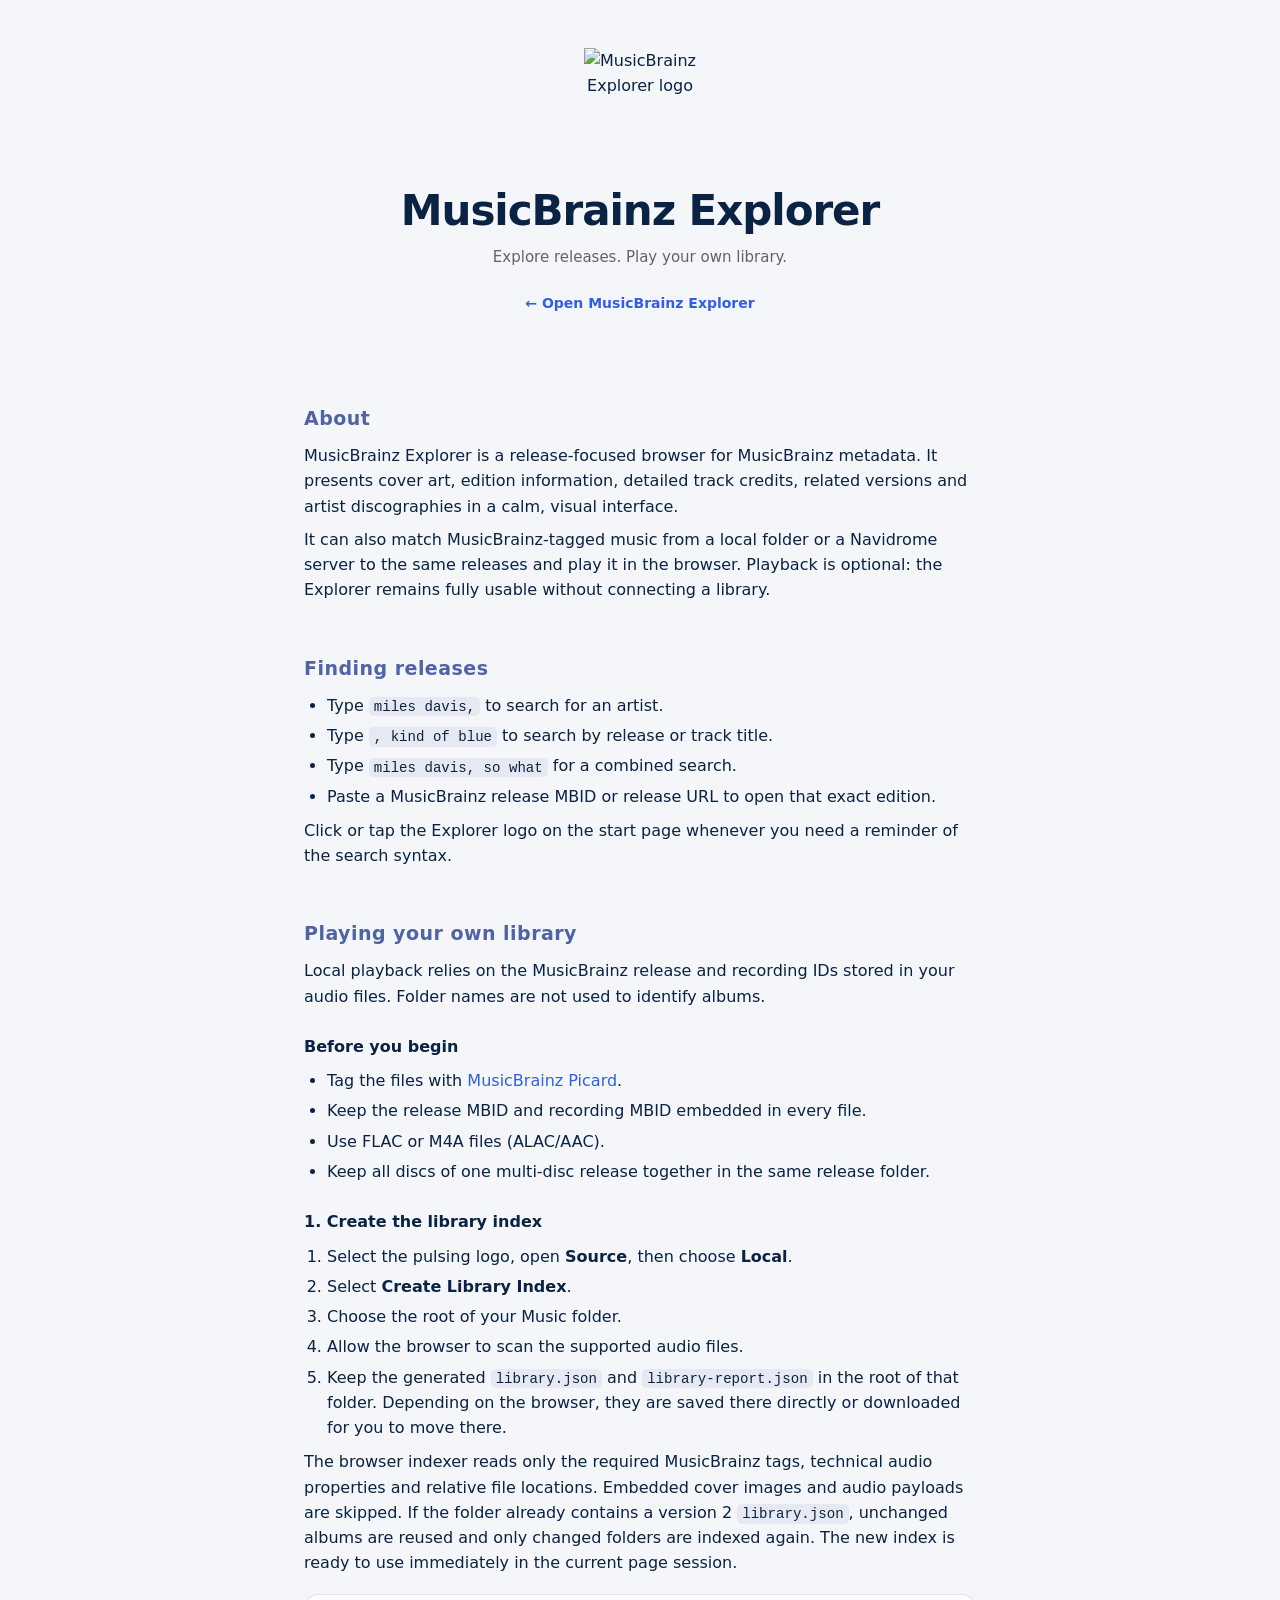
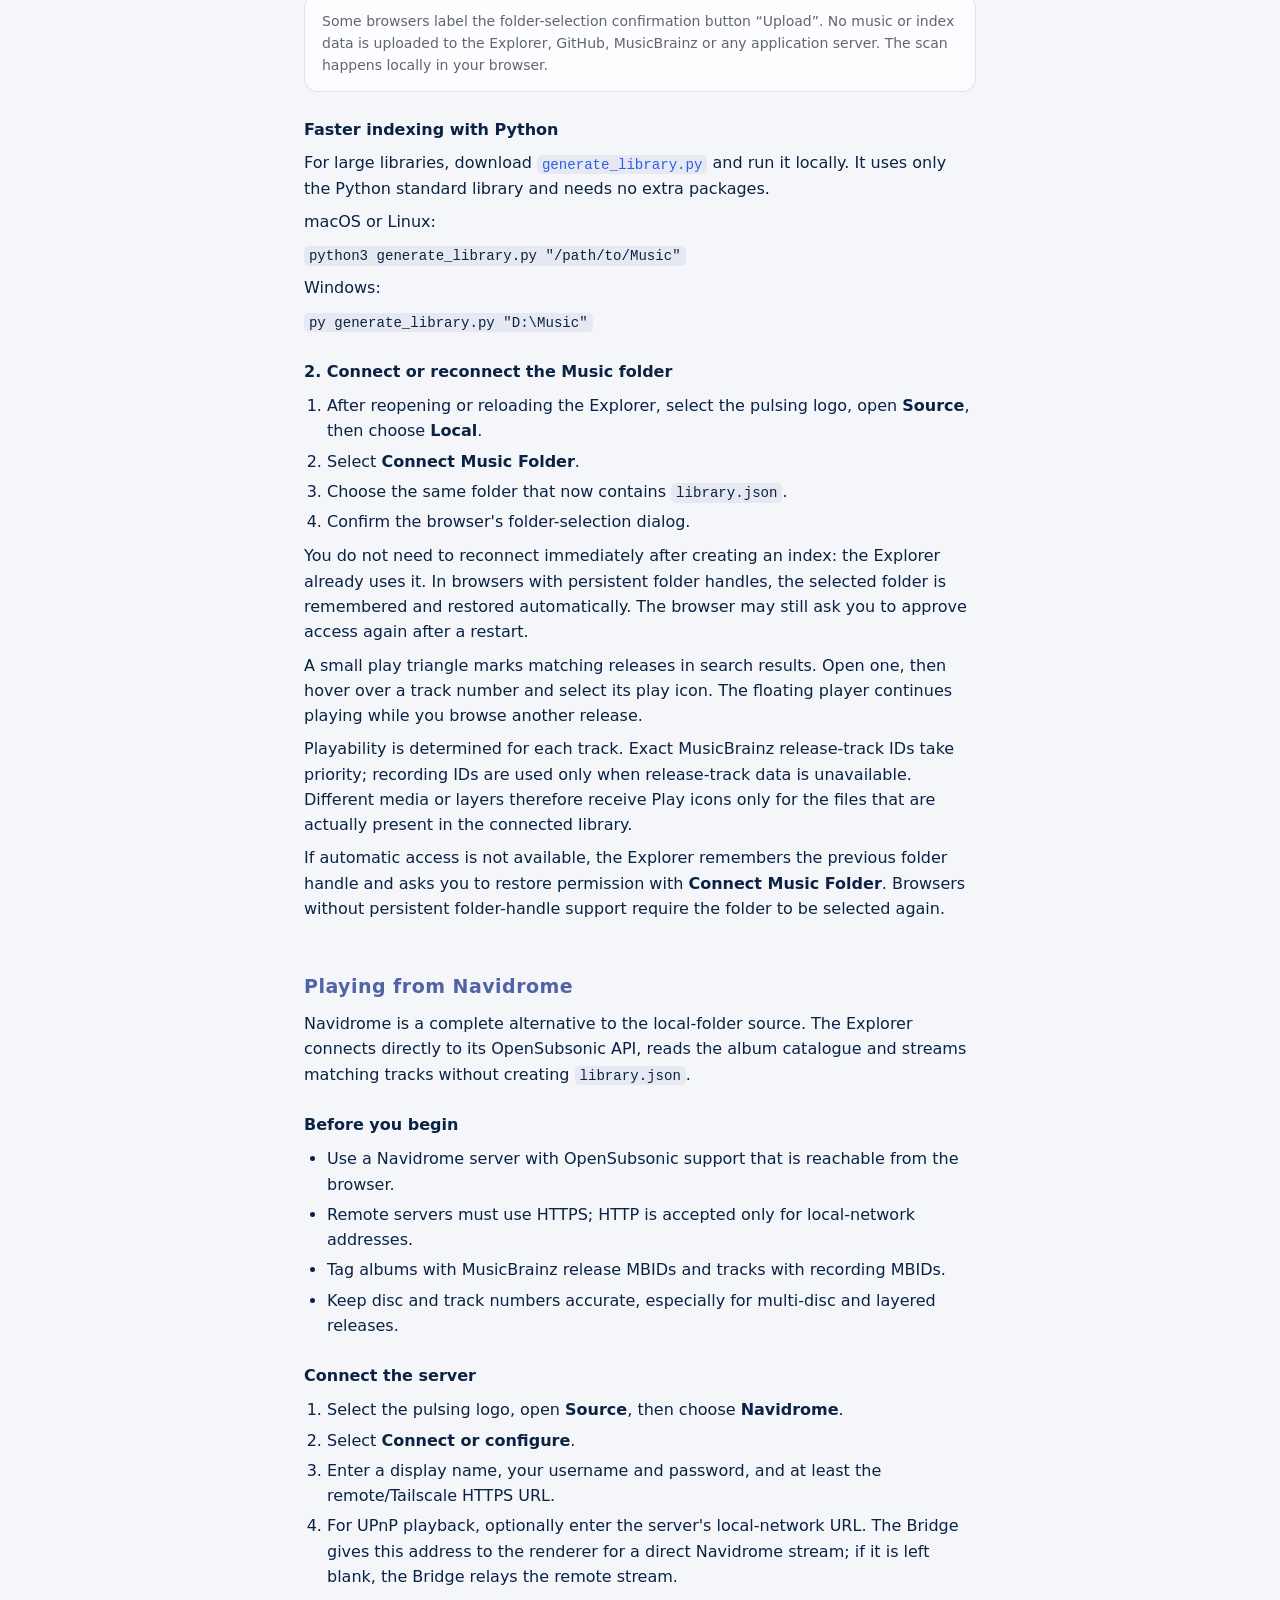
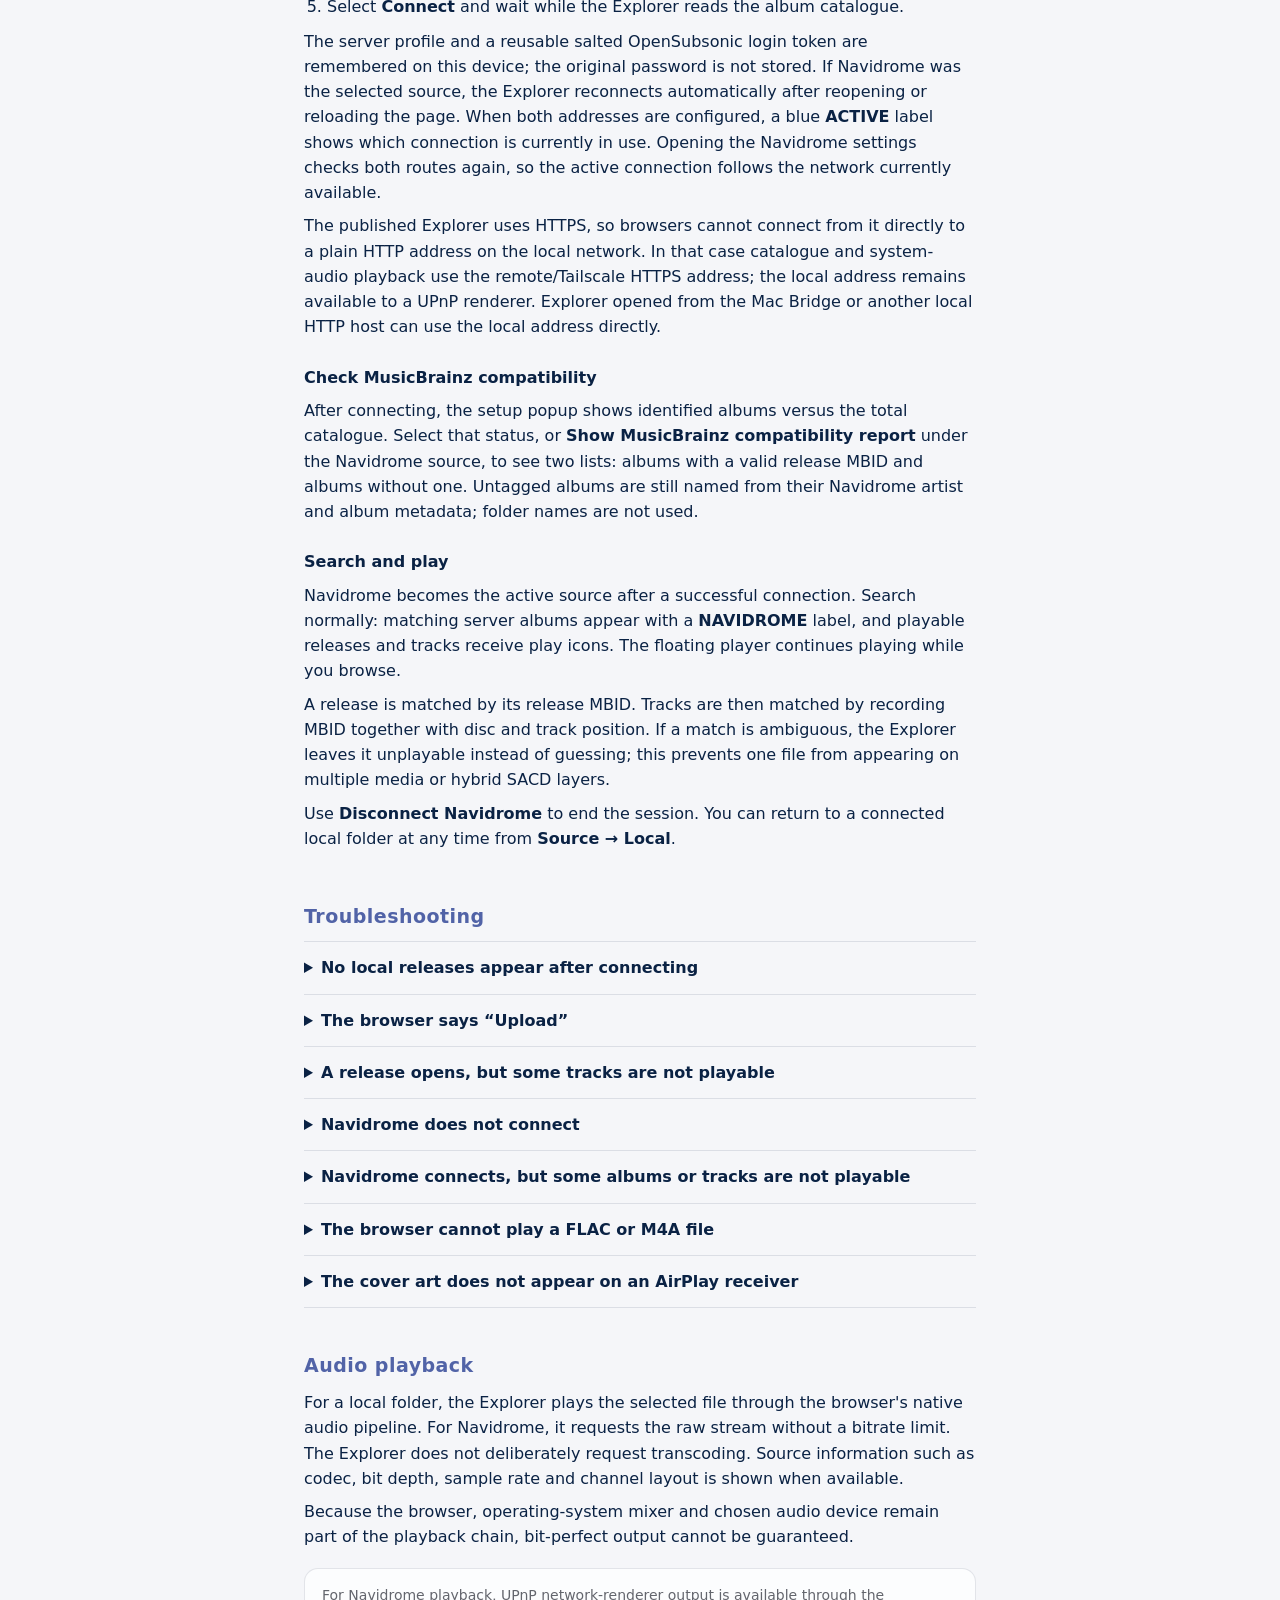
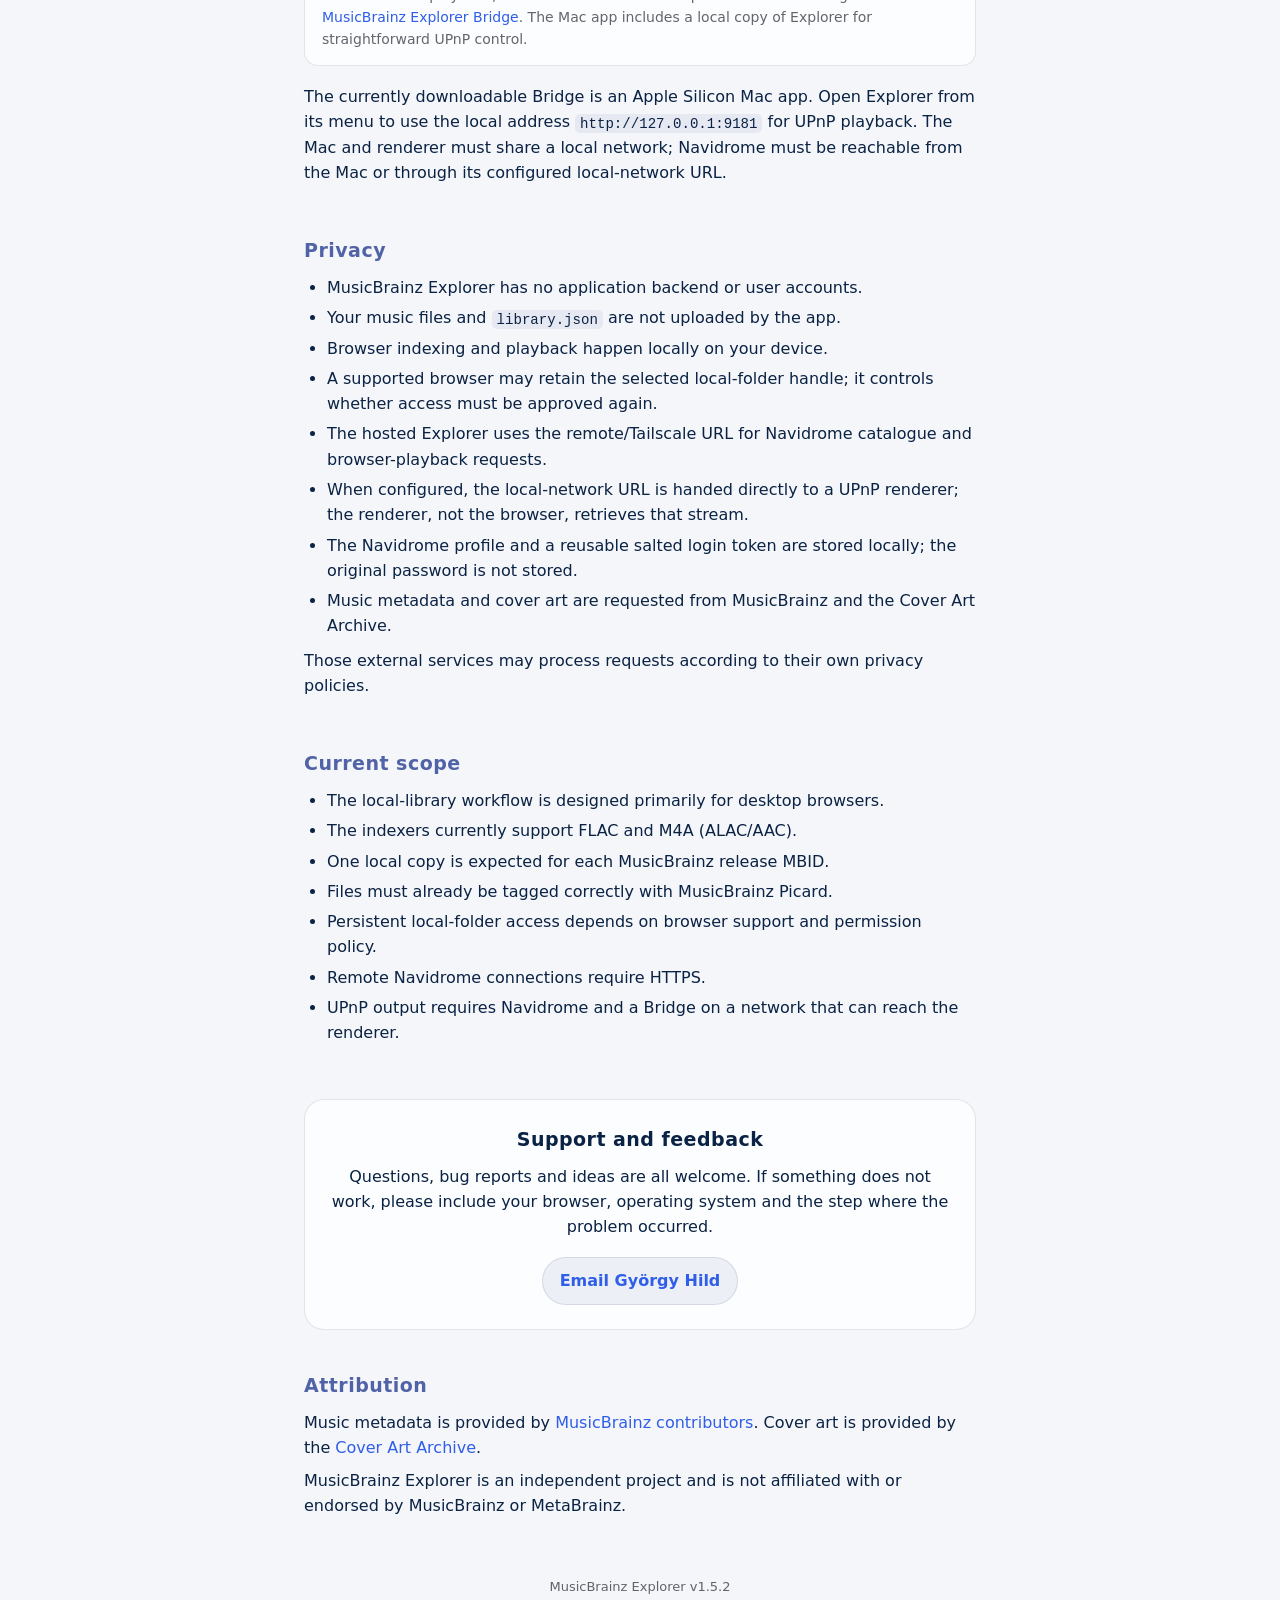
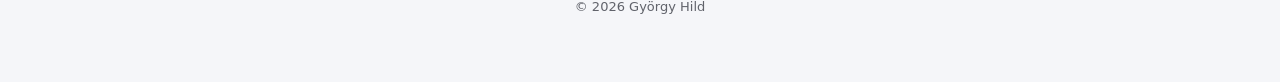
==== support.html @ 99213c2b "upnp" ====
<!doctype html>
<html lang="en">

<head>
  <meta charset="utf-8">
  <meta name="viewport" content="width=device-width, initial-scale=1">
  <meta name="description"
    content="Help, setup instructions, privacy information and contact details for MusicBrainz Explorer.">
  <meta name="color-scheme" content="light dark">
  <title>MusicBrainz Explorer Support</title>

  <link rel="icon" type="image/png" sizes="1024x1024" href="./icon.png">
  <link rel="apple-touch-icon" sizes="1024x1024" href="./icon.png">
  <link rel="manifest" href="./site.webmanifest">

  <style>
    :root {
      color-scheme: light dark;
      --bg: #f5f6f9;
      --surface: rgba(255, 255, 255, .72);
      --text: #0a2244;
      --muted: rgba(27, 30, 40, .68);
      --meta: #5163a7;
      --link: #2f5ee8;
      --border: rgba(10, 34, 68, .11);
      --code: rgba(81, 99, 167, .09);
    }

    @media (prefers-color-scheme: dark) {
      :root {
        --bg: #0b0c10;
        --surface: rgba(20, 24, 35, .78);
        --text: #e9eef5;
        --muted: rgba(233, 238, 245, .7);
        --meta: #9aa4c7;
        --link: #8ab4ff;
        --border: #242a3a;
        --code: rgba(138, 180, 255, .09);
      }
    }

    *,
    *::before,
    *::after {
      box-sizing: border-box;
    }

    html {
      -webkit-text-size-adjust: 100%;
      text-size-adjust: 100%;
    }

    body {
      margin: 0;
      background: var(--bg);
      color: var(--text);
      font-family: system-ui, -apple-system, BlinkMacSystemFont, "Segoe UI", sans-serif;
      font-size: 16px;
      line-height: 1.58;
    }

    a {
      color: var(--link);
      text-decoration: none;
    }

    a:hover {
      text-decoration: underline;
    }

    a:focus-visible,
    summary:focus-visible {
      outline: 2px solid var(--link);
      outline-offset: 4px;
      border-radius: 3px;
    }

    .container {
      width: min(720px, 100%);
      margin: 0 auto;
      padding: 48px 24px 64px;
    }

    .hero {
      margin-bottom: 48px;
      text-align: center;
    }

    .logo {
      display: block;
      width: 112px;
      height: 112px;
      margin: 0 auto 28px;
    }

    .hero h1 {
      margin: 0;
      font-size: clamp(30px, 7vw, 42px);
      font-weight: 700;
      letter-spacing: -.025em;
      line-height: 1.1;
    }

    .subtitle {
      margin: 12px 0 0;
      color: var(--muted);
      font-size: 15px;
    }

    .back-link {
      display: inline-block;
      margin-top: 22px;
      font-size: 14px;
      font-weight: 600;
    }

    section {
      padding: 2px 0;
    }

    h2 {
      margin: 38px 0 10px;
      color: var(--meta);
      font-size: 19px;
      font-weight: 650;
      letter-spacing: .025em;
    }

    h3 {
      margin: 25px 0 7px;
      font-size: 16px;
    }

    p {
      margin: 8px 0;
    }

    ul,
    ol {
      margin: 9px 0;
      padding-left: 23px;
    }

    li {
      margin: 5px 0;
    }

    code {
      padding: .12em .35em;
      border-radius: 5px;
      background: var(--code);
      font-family: ui-monospace, SFMono-Regular, Menlo, Consolas, monospace;
      font-size: .88em;
    }

    .note {
      margin: 18px 0;
      padding: 15px 17px;
      border: 1px solid var(--border);
      border-radius: 14px;
      background: var(--surface);
      color: var(--muted);
      font-size: 14px;
    }

    details {
      padding: 13px 0;
      border-bottom: 1px solid var(--border);
    }

    details:first-of-type {
      border-top: 1px solid var(--border);
    }

    summary {
      color: var(--text);
      font-weight: 600;
      cursor: pointer;
    }

    details p {
      margin: 10px 0 2px;
      color: var(--muted);
    }

    .contact {
      margin-top: 42px;
      padding: 24px;
      border: 1px solid var(--border);
      border-radius: 20px;
      background: var(--surface);
      text-align: center;
    }

    .contact h2 {
      margin-top: 0;
      color: var(--text);
    }

    .contact-link {
      display: inline-block;
      margin-top: 10px;
      padding: 10px 17px;
      border: 1px solid var(--border);
      border-radius: 999px;
      background: var(--code);
      font-weight: 650;
    }

    .footer {
      margin-top: 48px;
      color: var(--muted);
      font-size: 13px;
      text-align: center;
    }

    @media (max-width: 520px) {
      .container {
        padding: 36px 20px 48px;
      }

      .hero {
        margin-bottom: 38px;
      }

      .logo {
        width: 96px;
        height: 96px;
      }
    }

    @media (prefers-reduced-transparency: reduce) {
      :root {
        --surface: var(--bg);
      }
    }
  </style>
</head>

<body>
  <main class="container">
    <header class="hero">
      <img class="logo" src="./assets/icons/MB_go.png" alt="MusicBrainz Explorer logo">
      <h1>MusicBrainz Explorer</h1>
      <p class="subtitle">Explore releases. Play your own library.</p>
      <a class="back-link" href="./">← Open MusicBrainz Explorer</a>
    </header>

    <section aria-labelledby="about">
      <h2 id="about">About</h2>
      <p>
        MusicBrainz Explorer is a release-focused browser for MusicBrainz metadata. It presents cover art,
        edition information, detailed track credits, related versions and artist discographies in a calm,
        visual interface.
      </p>
      <p>
        It can also match MusicBrainz-tagged music from a local folder or a Navidrome server to the same
        releases and play it in the browser. Playback is optional: the Explorer remains fully usable without
        connecting a library.
      </p>
    </section>

    <section aria-labelledby="searching">
      <h2 id="searching">Finding releases</h2>
      <ul>
        <li>Type <code>miles davis,</code> to search for an artist.</li>
        <li>Type <code>, kind of blue</code> to search by release or track title.</li>
        <li>Type <code>miles davis, so what</code> for a combined search.</li>
        <li>Paste a MusicBrainz release MBID or release URL to open that exact edition.</li>
      </ul>
      <p>
        Click or tap the Explorer logo on the start page whenever you need a reminder of the search syntax.
      </p>
    </section>

    <section aria-labelledby="local-playback">
      <h2 id="local-playback">Playing your own library</h2>
      <p>
        Local playback relies on the MusicBrainz release and recording IDs stored in your audio files.
        Folder names are not used to identify albums.
      </p>

      <h3>Before you begin</h3>
      <ul>
        <li>Tag the files with <a href="https://picard.musicbrainz.org/">MusicBrainz Picard</a>.</li>
        <li>Keep the release MBID and recording MBID embedded in every file.</li>
        <li>Use FLAC or M4A files (ALAC/AAC).</li>
        <li>Keep all discs of one multi-disc release together in the same release folder.</li>
      </ul>

      <h3>1. Create the library index</h3>
      <ol>
        <li>Select the pulsing logo, open <strong>Source</strong>, then choose <strong>Local</strong>.</li>
        <li>Select <strong>Create Library Index</strong>.</li>
        <li>Choose the root of your Music folder.</li>
        <li>Allow the browser to scan the supported audio files.</li>
        <li>Keep the generated <code>library.json</code> and <code>library-report.json</code> in the root of that folder. Depending on the browser, they are saved there directly or downloaded for you to move there.</li>
      </ol>
      <p>
        The browser indexer reads only the required MusicBrainz tags, technical audio properties and relative
        file locations. Embedded cover images and audio payloads are skipped. If the folder already contains a
        version 2 <code>library.json</code>, unchanged albums are reused and only changed folders are indexed again.
        The new index is ready to use immediately in the current page session.
      </p>

      <div class="note">
        Some browsers label the folder-selection confirmation button “Upload”. No music or index data is
        uploaded to the Explorer, GitHub, MusicBrainz or any application server. The scan happens locally in
        your browser.
      </div>

      <h3>Faster indexing with Python</h3>
      <p>
        For large libraries, download
        <a href="./generate_library.py"><code>generate_library.py</code></a> and run it locally. It uses only
        the Python standard library and needs no extra packages.
      </p>
      <p>macOS or Linux:</p>
      <p><code>python3 generate_library.py "/path/to/Music"</code></p>
      <p>Windows:</p>
      <p><code>py generate_library.py "D:\Music"</code></p>

      <h3>2. Connect or reconnect the Music folder</h3>
      <ol>
        <li>After reopening or reloading the Explorer, select the pulsing logo, open <strong>Source</strong>, then choose <strong>Local</strong>.</li>
        <li>Select <strong>Connect Music Folder</strong>.</li>
        <li>Choose the same folder that now contains <code>library.json</code>.</li>
        <li>Confirm the browser's folder-selection dialog.</li>
      </ol>
      <p>
        You do not need to reconnect immediately after creating an index: the Explorer already uses it. In
        browsers with persistent folder handles, the selected folder is remembered and restored automatically.
        The browser may still ask you to approve access again after a restart.
      </p>
      <p>
        A small play triangle marks matching releases in search results. Open one, then hover over a track
        number and select its play icon. The floating player continues playing while you browse another release.
      </p>
      <p>
        Playability is determined for each track. Exact MusicBrainz release-track IDs take priority; recording
        IDs are used only when release-track data is unavailable. Different media or layers therefore receive
        Play icons only for the files that are actually present in the connected library.
      </p>
      <p>
        If automatic access is not available, the Explorer remembers the previous folder handle and asks you to
        restore permission with <strong>Connect Music Folder</strong>. Browsers without persistent folder-handle
        support require the folder to be selected again.
      </p>
    </section>

    <section aria-labelledby="navidrome-playback">
      <h2 id="navidrome-playback">Playing from Navidrome</h2>
      <p>
        Navidrome is a complete alternative to the local-folder source. The Explorer connects directly to its
        OpenSubsonic API, reads the album catalogue and streams matching tracks without creating
        <code>library.json</code>.
      </p>

      <h3>Before you begin</h3>
      <ul>
        <li>Use a Navidrome server with OpenSubsonic support that is reachable from the browser.</li>
        <li>Remote servers must use HTTPS; HTTP is accepted only for local-network addresses.</li>
        <li>Tag albums with MusicBrainz release MBIDs and tracks with recording MBIDs.</li>
        <li>Keep disc and track numbers accurate, especially for multi-disc and layered releases.</li>
      </ul>

      <h3>Connect the server</h3>
      <ol>
        <li>Select the pulsing logo, open <strong>Source</strong>, then choose <strong>Navidrome</strong>.</li>
        <li>Select <strong>Connect or configure</strong>.</li>
        <li>Enter a display name, your username and password, and at least the remote/Tailscale HTTPS URL.</li>
        <li>For UPnP playback, optionally enter the server's local-network URL. The Bridge gives this address to the renderer for a direct Navidrome stream; if it is left blank, the Bridge relays the remote stream.</li>
        <li>Select <strong>Connect</strong> and wait while the Explorer reads the album catalogue.</li>
      </ol>
      <p>
        The server profile and a reusable salted OpenSubsonic login token are remembered on this device; the
        original password is not stored. If Navidrome was the selected source, the Explorer reconnects
        automatically after reopening or reloading the page. When both addresses are configured, a blue
        <strong>ACTIVE</strong> label shows which connection is currently in use. Opening the Navidrome settings
        checks both routes again, so the active connection follows the network currently available.
      </p>
      <p>
        The published Explorer uses HTTPS, so browsers cannot connect from it directly to a plain HTTP address
        on the local network. In that case catalogue and system-audio playback use the remote/Tailscale HTTPS
        address; the local address remains available to a UPnP renderer. Explorer opened from the Mac Bridge or
        another local HTTP host can use the local address directly.
      </p>

      <h3>Check MusicBrainz compatibility</h3>
      <p>
        After connecting, the setup popup shows identified albums versus the total catalogue. Select that status,
        or <strong>Show MusicBrainz compatibility report</strong> under the Navidrome source, to see two lists:
        albums with a valid release MBID and albums without one. Untagged albums are still named from their
        Navidrome artist and album metadata; folder names are not used.
      </p>

      <h3>Search and play</h3>
      <p>
        Navidrome becomes the active source after a successful connection. Search normally: matching server
        albums appear with a <strong>NAVIDROME</strong> label, and playable releases and tracks receive play icons.
        The floating player continues playing while you browse.
      </p>
      <p>
        A release is matched by its release MBID. Tracks are then matched by recording MBID together with disc
        and track position. If a match is ambiguous, the Explorer leaves it unplayable instead of guessing; this
        prevents one file from appearing on multiple media or hybrid SACD layers.
      </p>
      <p>
        Use <strong>Disconnect Navidrome</strong> to end the session. You can return to a connected local folder at
        any time from <strong>Source → Local</strong>.
      </p>
    </section>

    <section aria-labelledby="troubleshooting">
      <h2 id="troubleshooting">Troubleshooting</h2>

      <details>
        <summary>No local releases appear after connecting</summary>
        <p>
          Check that <code>library.json</code> is in the root of the folder you selected, then recreate the
          index. The files must contain both MusicBrainz release and recording MBIDs written by Picard.
        </p>
      </details>

      <details>
        <summary>The browser says “Upload”</summary>
        <p>
          This is wording supplied by the browser's native folder picker. The Explorer uses the selected files
          locally and does not send your music library to a server.
        </p>
      </details>

      <details>
        <summary>A release opens, but some tracks are not playable</summary>
        <p>
          Retag and reindex the affected files. Missing or mismatched MusicBrainz release-track and recording
          MBIDs can prevent the Explorer from linking that track to its local file. Version 2 indexes use the
          release-track MBID to distinguish repeated occurrences of the same recording within a release.
        </p>
      </details>

      <details>
        <summary>Navidrome does not connect</summary>
        <p>
          Check both configured URLs and the credentials. The remote/Tailscale URL must use HTTPS, and the server
          must identify itself as Navidrome with OpenSubsonic support. The optional local-network URL may use HTTP
          when it has a local hostname or private IP address. If the browser cannot reach that address, the
          Explorer automatically tries the remote URL.
        </p>
      </details>

      <details>
        <summary>Navidrome connects, but some albums or tracks are not playable</summary>
        <p>
          Open the MusicBrainz compatibility report first. Albums need a release MBID; tracks need a recording
          MBID and accurate disc and track numbers. Retag the affected files with Picard, rescan the Navidrome
          library, then reconnect the Explorer.
        </p>
      </details>

      <details>
        <summary>The browser cannot play a FLAC or M4A file</summary>
        <p>
          Actual codec support depends on the browser and operating system. M4A is a container and may contain
          ALAC or AAC; support for a particular combination can vary. Trying a current version of another
          desktop browser can help identify a compatibility issue.
        </p>
      </details>

      <details>
        <summary>The cover art does not appear on an AirPlay receiver</summary>
        <p>
          The Explorer provides title, artist, album and artwork through the browser's Media Session support.
          Whether all of it reaches an AirPlay receiver depends on the browser, operating system and receiver.
          Playback and text metadata may work even when artwork is not forwarded.
        </p>
      </details>
    </section>

    <section aria-labelledby="audio">
      <h2 id="audio">Audio playback</h2>
      <p>
        For a local folder, the Explorer plays the selected file through the browser's native audio pipeline.
        For Navidrome, it requests the raw stream without a bitrate limit. The Explorer does not deliberately
        request transcoding. Source information such as codec, bit depth, sample rate and channel layout is shown
        when available.
      </p>
      <p>
        Because the browser, operating-system mixer and chosen audio device remain part of the playback chain,
        bit-perfect output cannot be guaranteed.
      </p>
      <div class="note">
        For Navidrome playback, UPnP network-renderer output is available through the
        <a href="https://github.com/hildgyorgy/mb-explorer/releases/tag/bridge-v0.2.1">MusicBrainz Explorer Bridge</a>.
        The Mac app includes a local copy of Explorer for straightforward UPnP control.
      </div>
      <p>
        The currently downloadable Bridge is an Apple Silicon Mac app. Open Explorer from its menu to use the
        local address <code>http://127.0.0.1:9181</code> for UPnP playback. The Mac and renderer must share a
        local network; Navidrome must be reachable from the Mac or through its configured local-network URL.
      </p>
    </section>

    <section aria-labelledby="privacy">
      <h2 id="privacy">Privacy</h2>
      <ul>
        <li>MusicBrainz Explorer has no application backend or user accounts.</li>
        <li>Your music files and <code>library.json</code> are not uploaded by the app.</li>
        <li>Browser indexing and playback happen locally on your device.</li>
        <li>A supported browser may retain the selected local-folder handle; it controls whether access must be approved again.</li>
        <li>The hosted Explorer uses the remote/Tailscale URL for Navidrome catalogue and browser-playback requests.</li>
        <li>When configured, the local-network URL is handed directly to a UPnP renderer; the renderer, not the browser, retrieves that stream.</li>
        <li>The Navidrome profile and a reusable salted login token are stored locally; the original password is not stored.</li>
        <li>Music metadata and cover art are requested from MusicBrainz and the Cover Art Archive.</li>
      </ul>
      <p>
        Those external services may process requests according to their own privacy policies.
      </p>
    </section>

    <section aria-labelledby="current-scope">
      <h2 id="current-scope">Current scope</h2>
      <ul>
        <li>The local-library workflow is designed primarily for desktop browsers.</li>
        <li>The indexers currently support FLAC and M4A (ALAC/AAC).</li>
        <li>One local copy is expected for each MusicBrainz release MBID.</li>
        <li>Files must already be tagged correctly with MusicBrainz Picard.</li>
        <li>Persistent local-folder access depends on browser support and permission policy.</li>
        <li>Remote Navidrome connections require HTTPS.</li>
        <li>UPnP output requires Navidrome and a Bridge on a network that can reach the renderer.</li>
      </ul>
    </section>

    <section class="contact" aria-labelledby="support">
      <h2 id="support">Support and feedback</h2>
      <p>
        Questions, bug reports and ideas are all welcome. If something does not work, please include your
        browser, operating system and the step where the problem occurred.
      </p>
      <a class="contact-link" href="mailto:hild.gyorgy@freemail.hu?subject=MusicBrainz%20Explorer">
        Email György Hild
      </a>
    </section>

    <section aria-labelledby="attribution">
      <h2 id="attribution">Attribution</h2>
      <p>
        Music metadata is provided by
        <a href="https://musicbrainz.org/">MusicBrainz contributors</a>. Cover art is provided by the
        <a href="https://coverartarchive.org/">Cover Art Archive</a>.
      </p>
      <p>
        MusicBrainz Explorer is an independent project and is not affiliated with or endorsed by MusicBrainz
        or MetaBrainz.
      </p>
    </section>

    <footer class="footer">
      MusicBrainz Explorer <span data-app-version></span><br>
      © 2026 György Hild
    </footer>
  </main>
  <script type="module">
    import { APP_VERSION } from "./assets/js/core/config.js";
    document.querySelectorAll("[data-app-version]").forEach((label) => {
      label.textContent = `v${APP_VERSION}`;
    });
  </script>
</body>

</html>
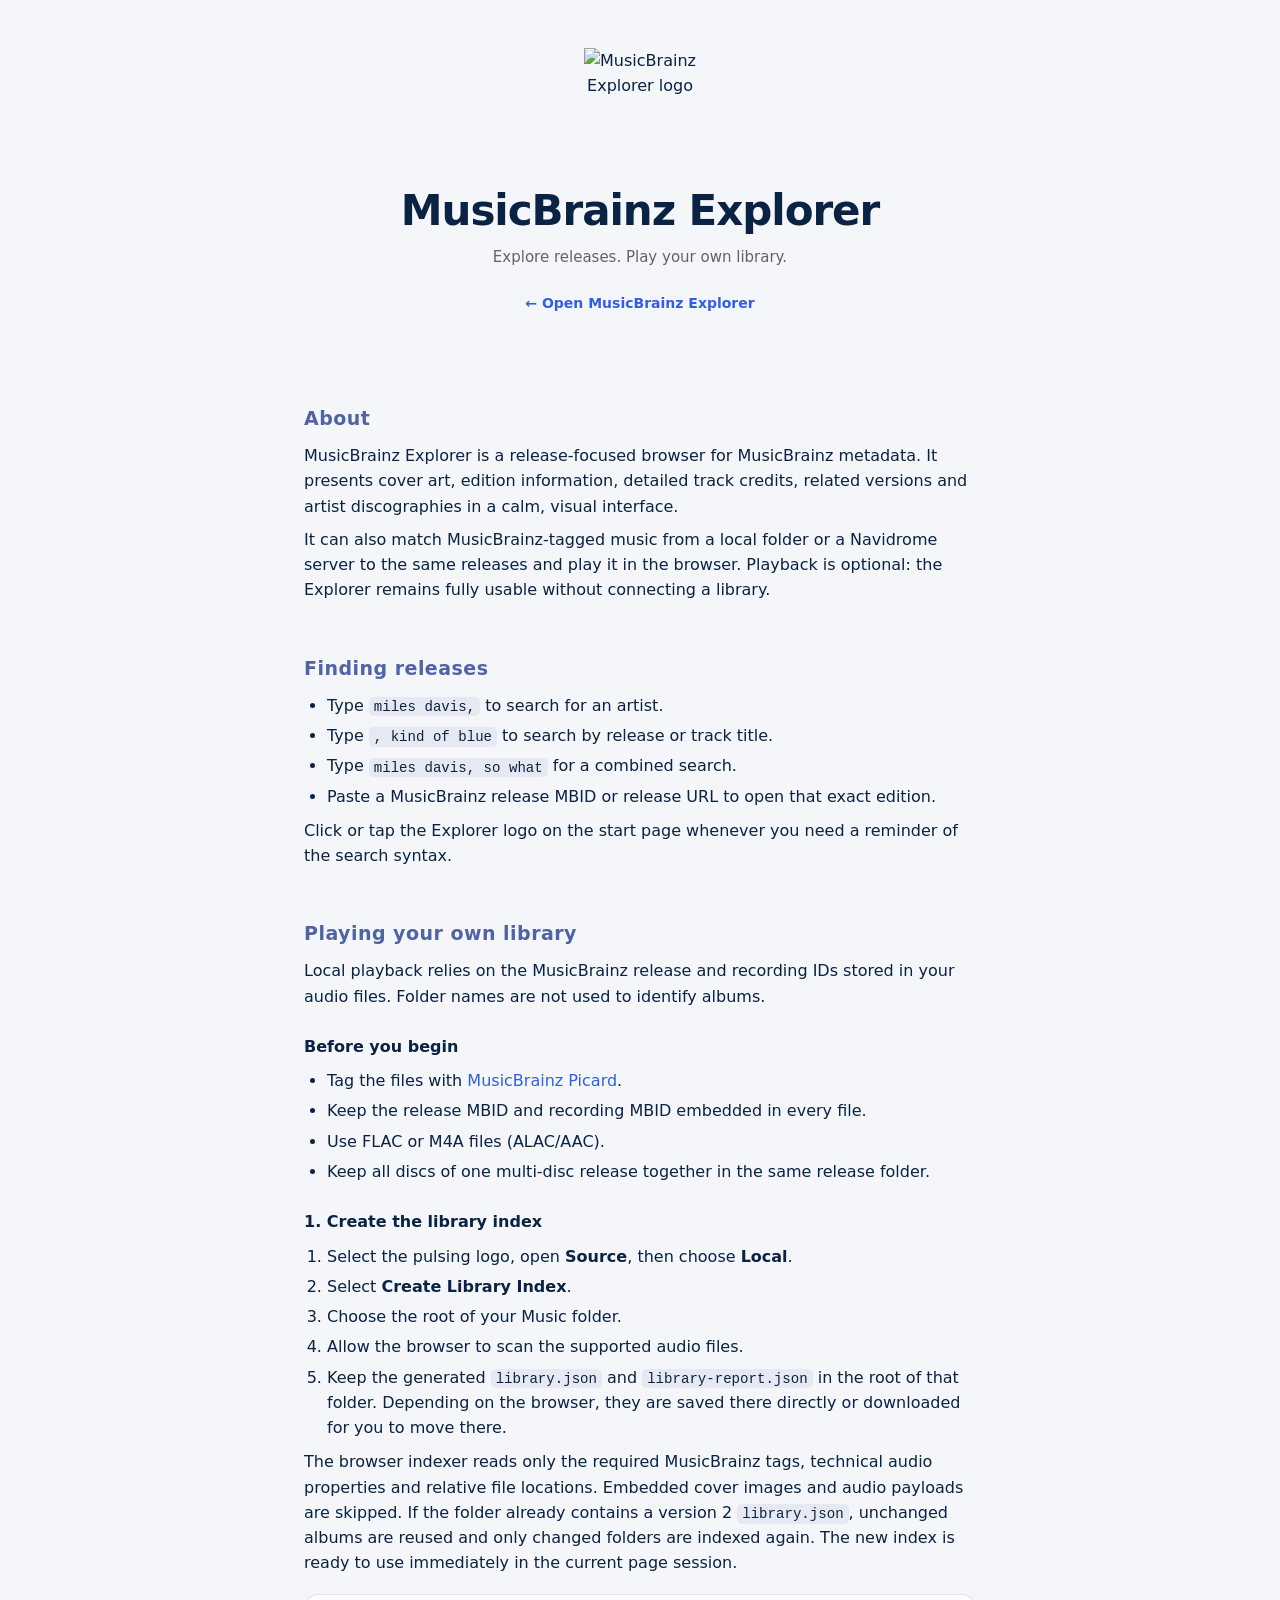
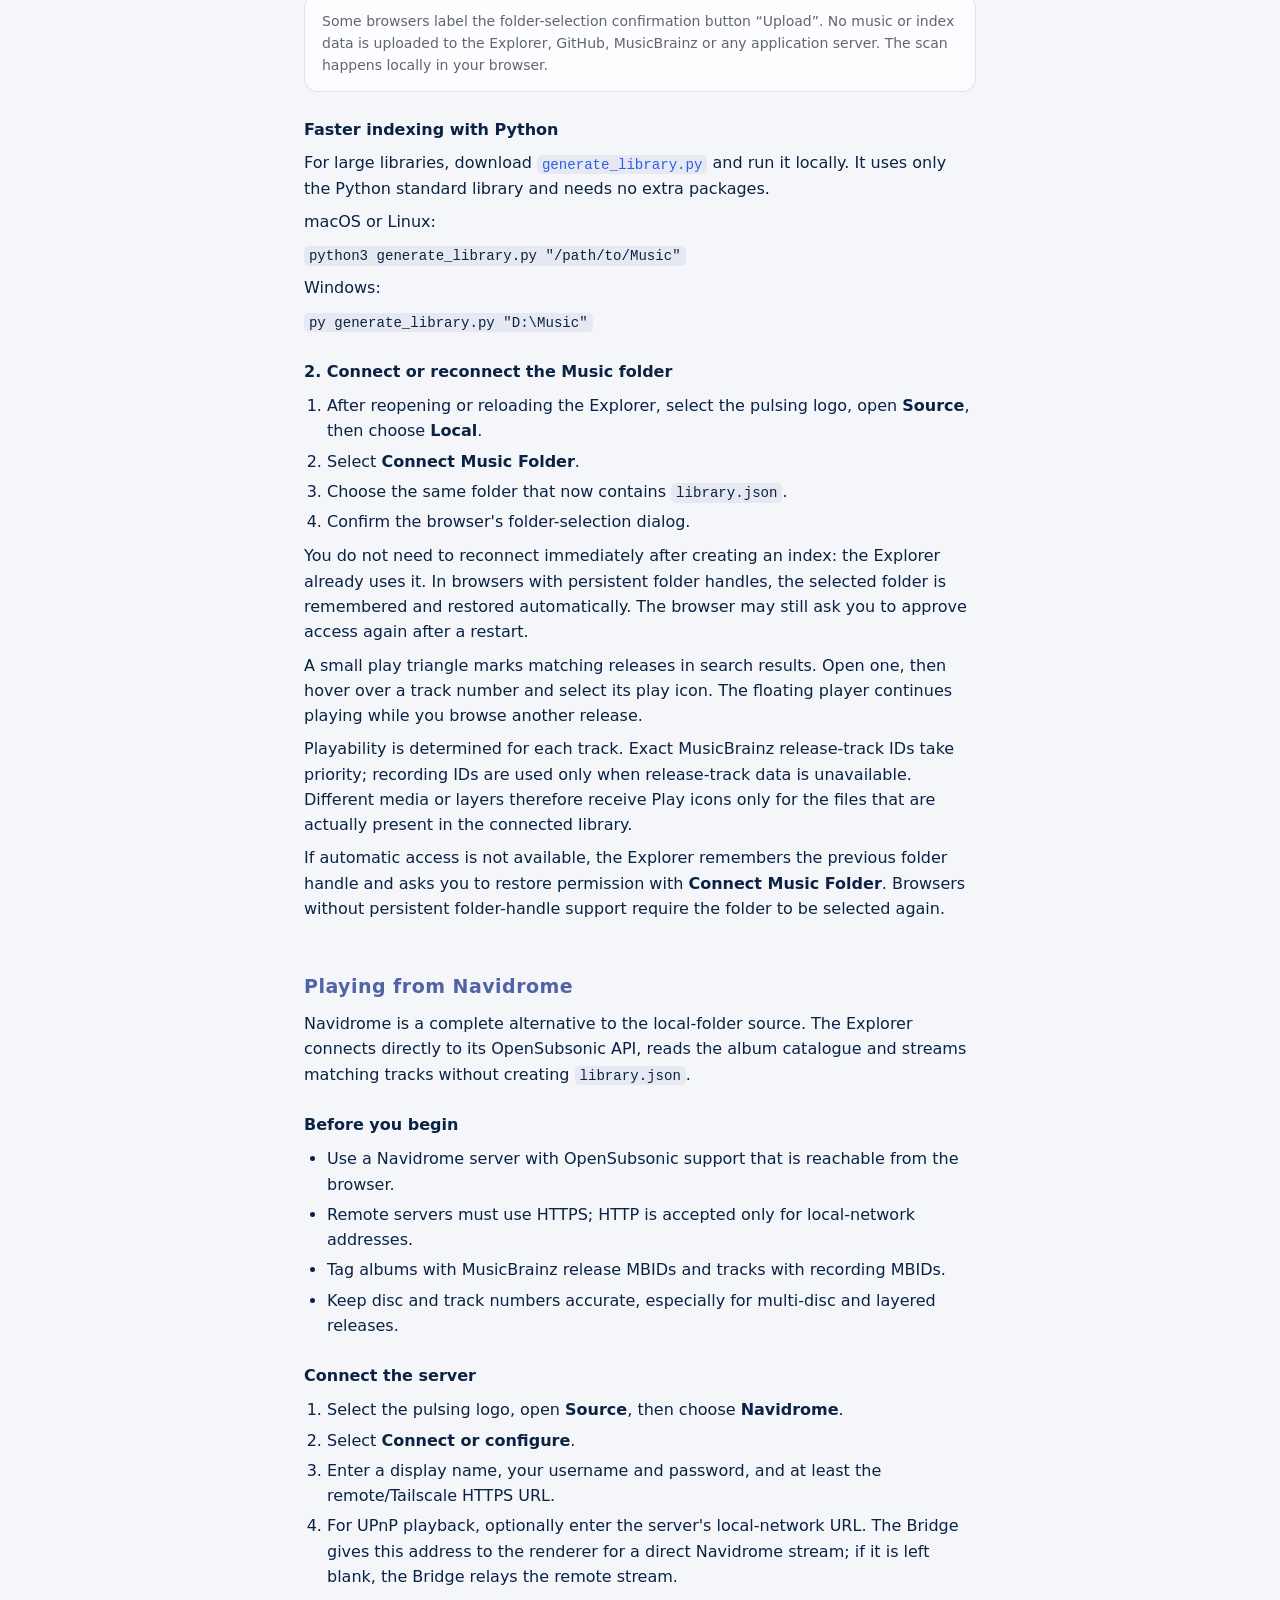
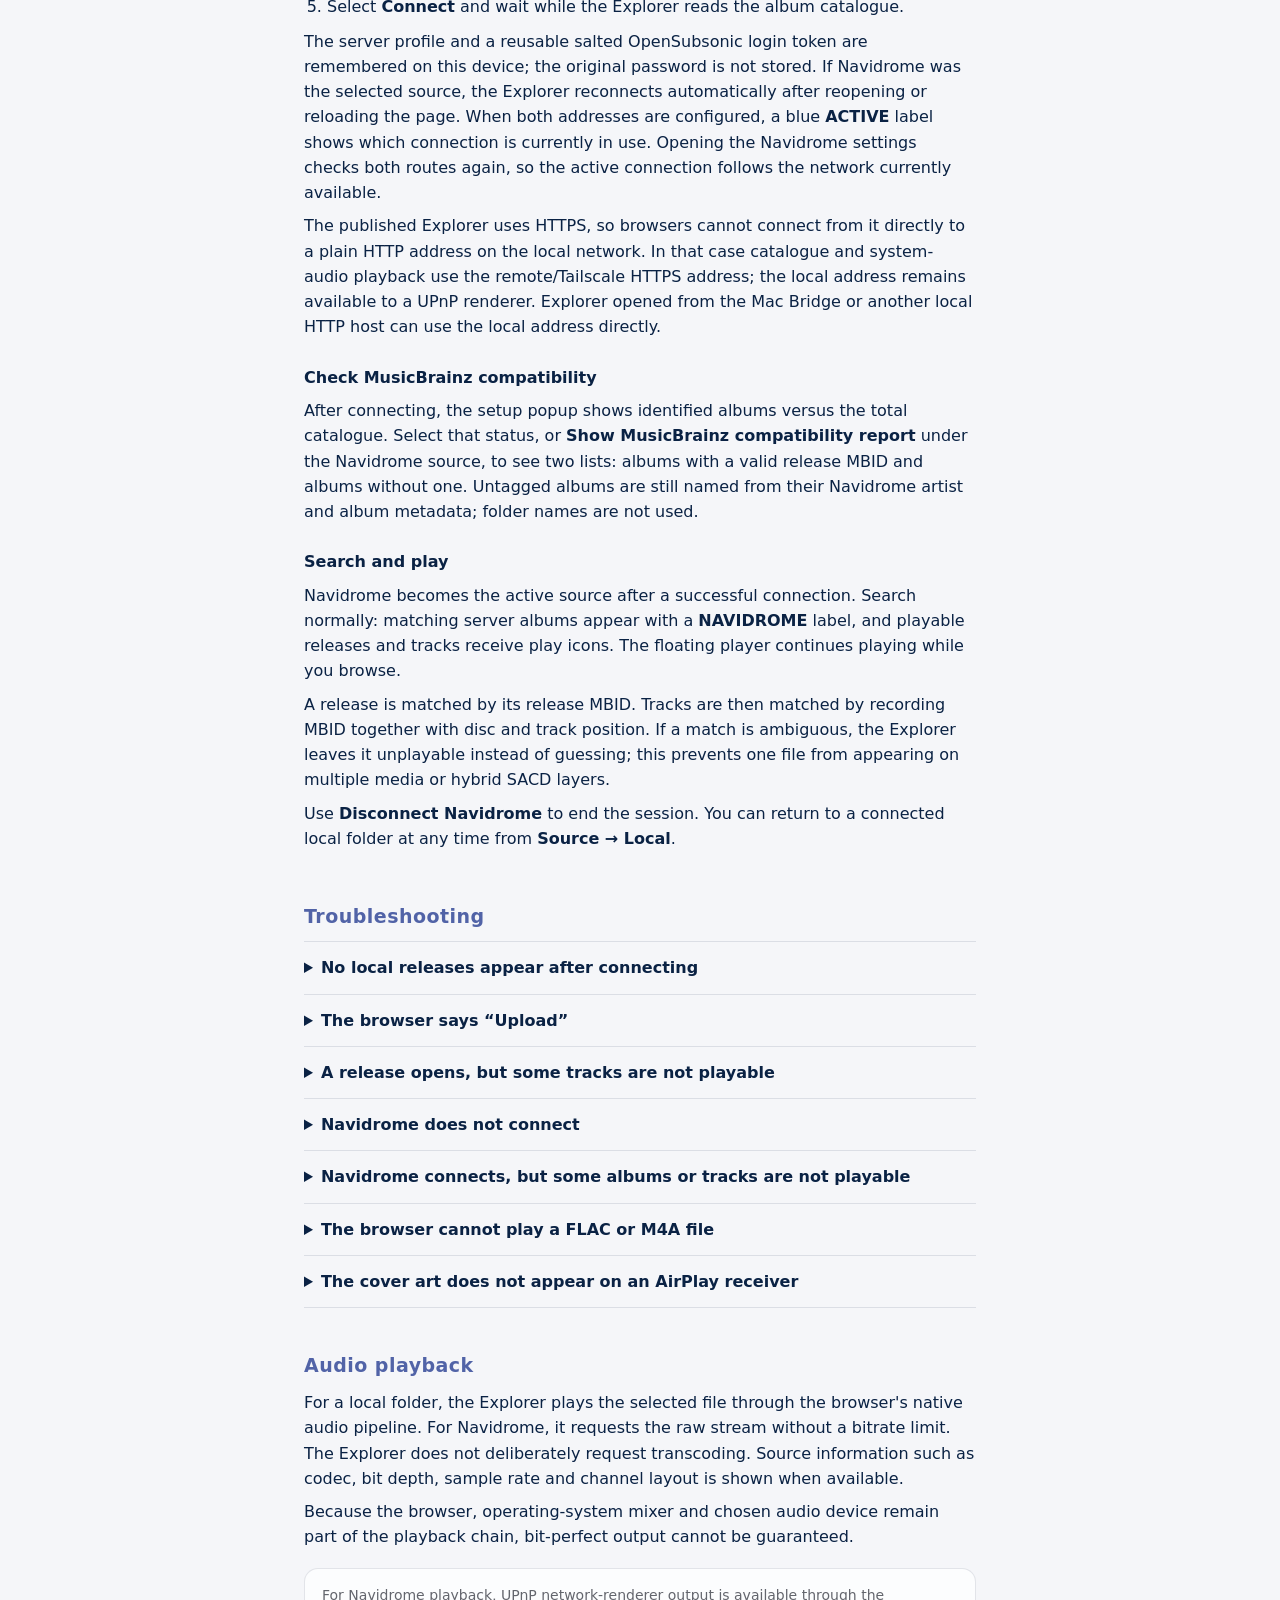
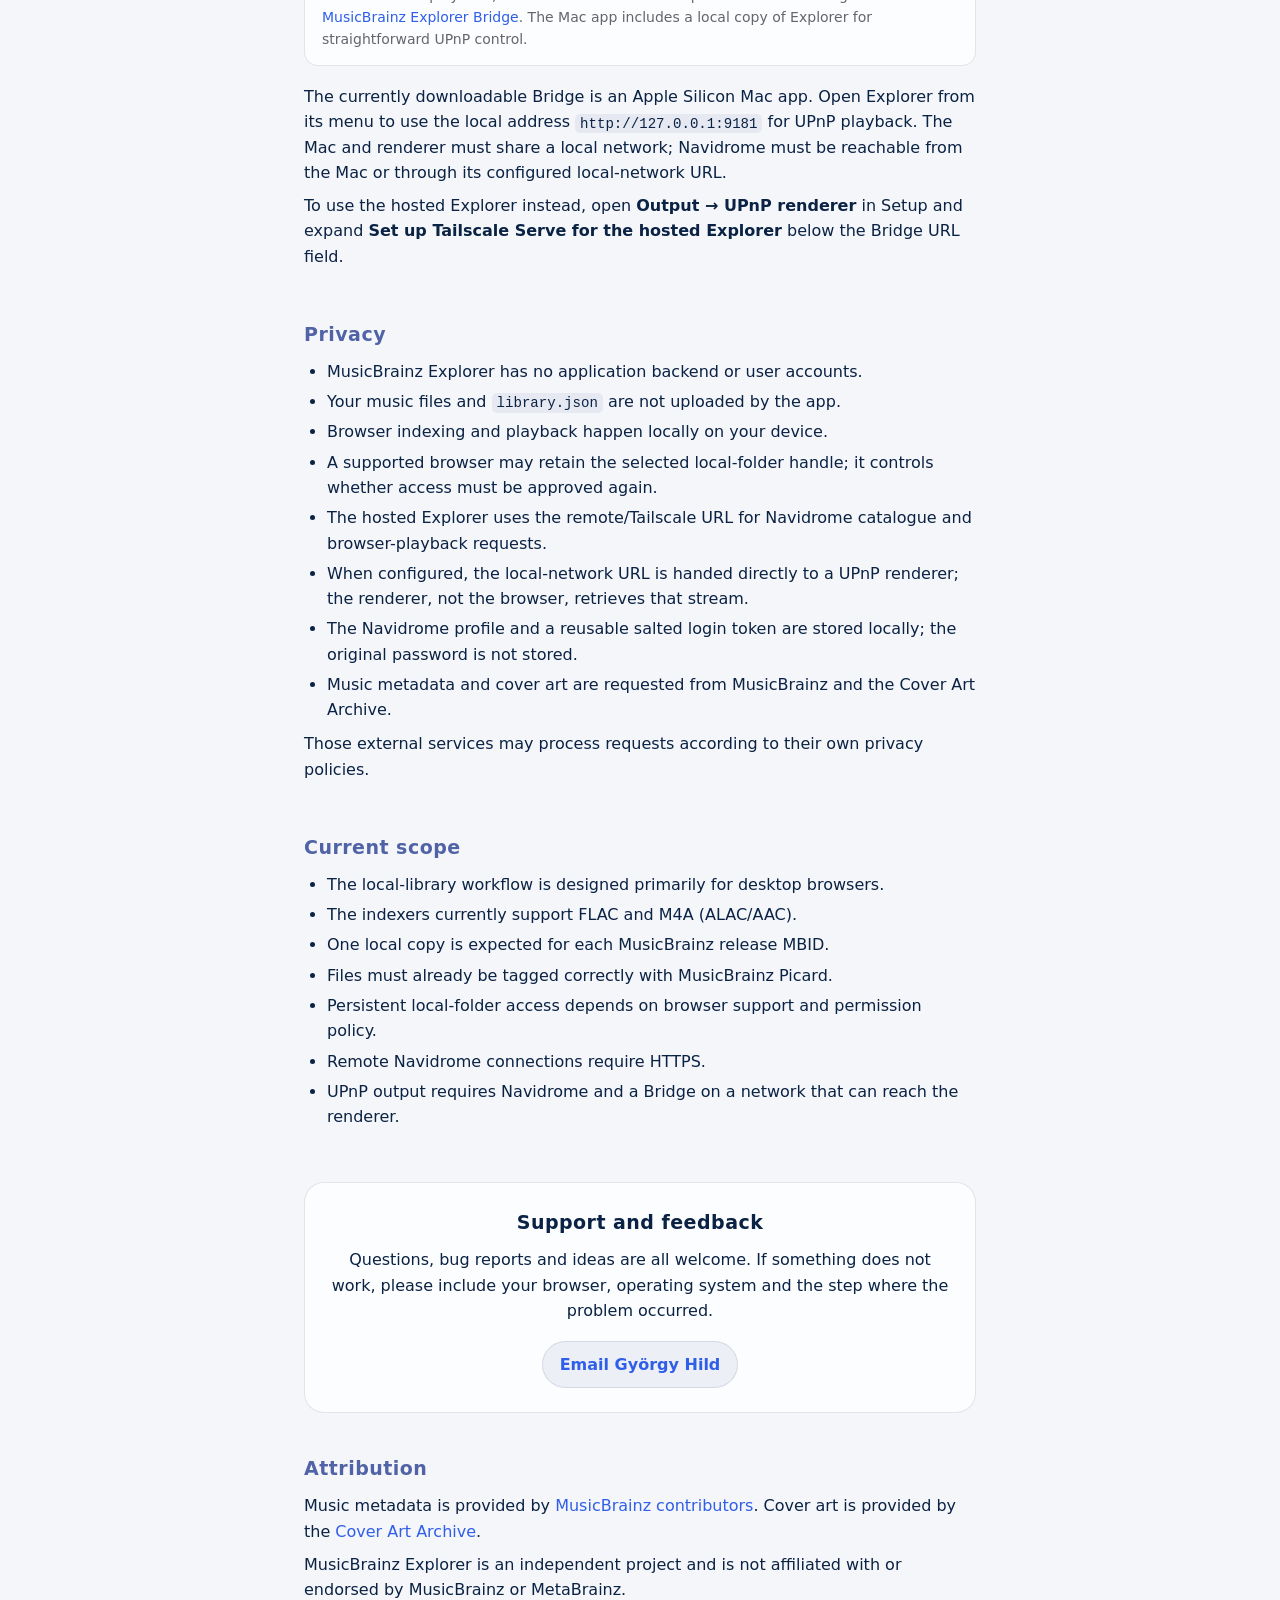
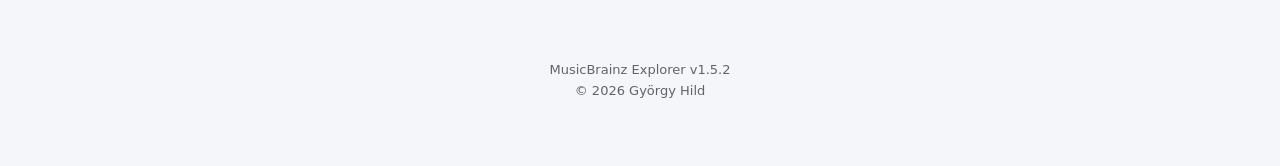
==== commit 779226bd: "upnp" ====
--- a/support.html
+++ b/support.html
@@ -491,13 +491,17 @@
       </p>
       <div class="note">
         For Navidrome playback, UPnP network-renderer output is available through the
-        <a href="https://github.com/hildgyorgy/mb-explorer/releases/tag/bridge-v0.2.1">MusicBrainz Explorer Bridge</a>.
+        <a href="https://github.com/hildgyorgy/mb-explorer/releases/tag/bridge-v0.2.2">MusicBrainz Explorer Bridge</a>.
         The Mac app includes a local copy of Explorer for straightforward UPnP control.
       </div>
       <p>
         The currently downloadable Bridge is an Apple Silicon Mac app. Open Explorer from its menu to use the
         local address <code>http://127.0.0.1:9181</code> for UPnP playback. The Mac and renderer must share a
         local network; Navidrome must be reachable from the Mac or through its configured local-network URL.
+      </p>
+      <p>
+        To use the hosted Explorer instead, open <strong>Output → UPnP renderer</strong> in Setup and expand
+        <strong>Set up Tailscale Serve for the hosted Explorer</strong> below the Bridge URL field.
       </p>
     </section>
 
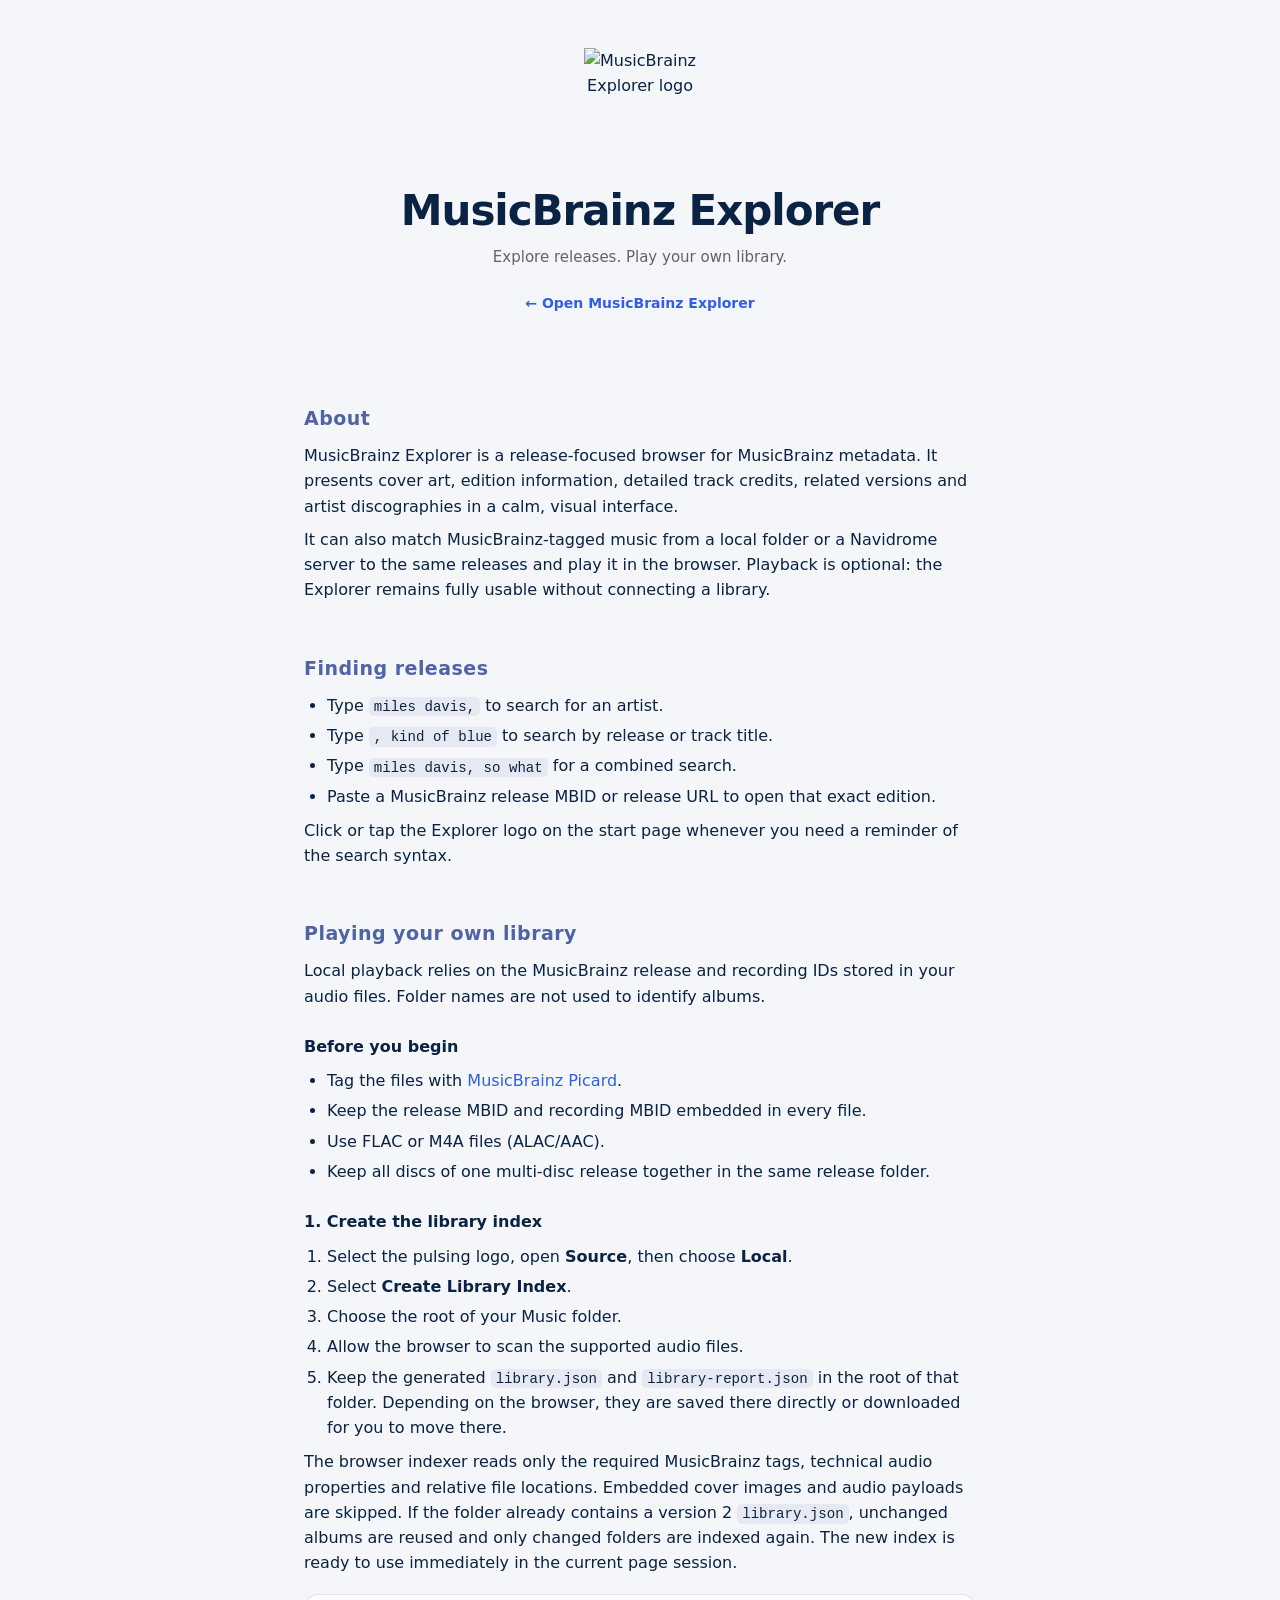
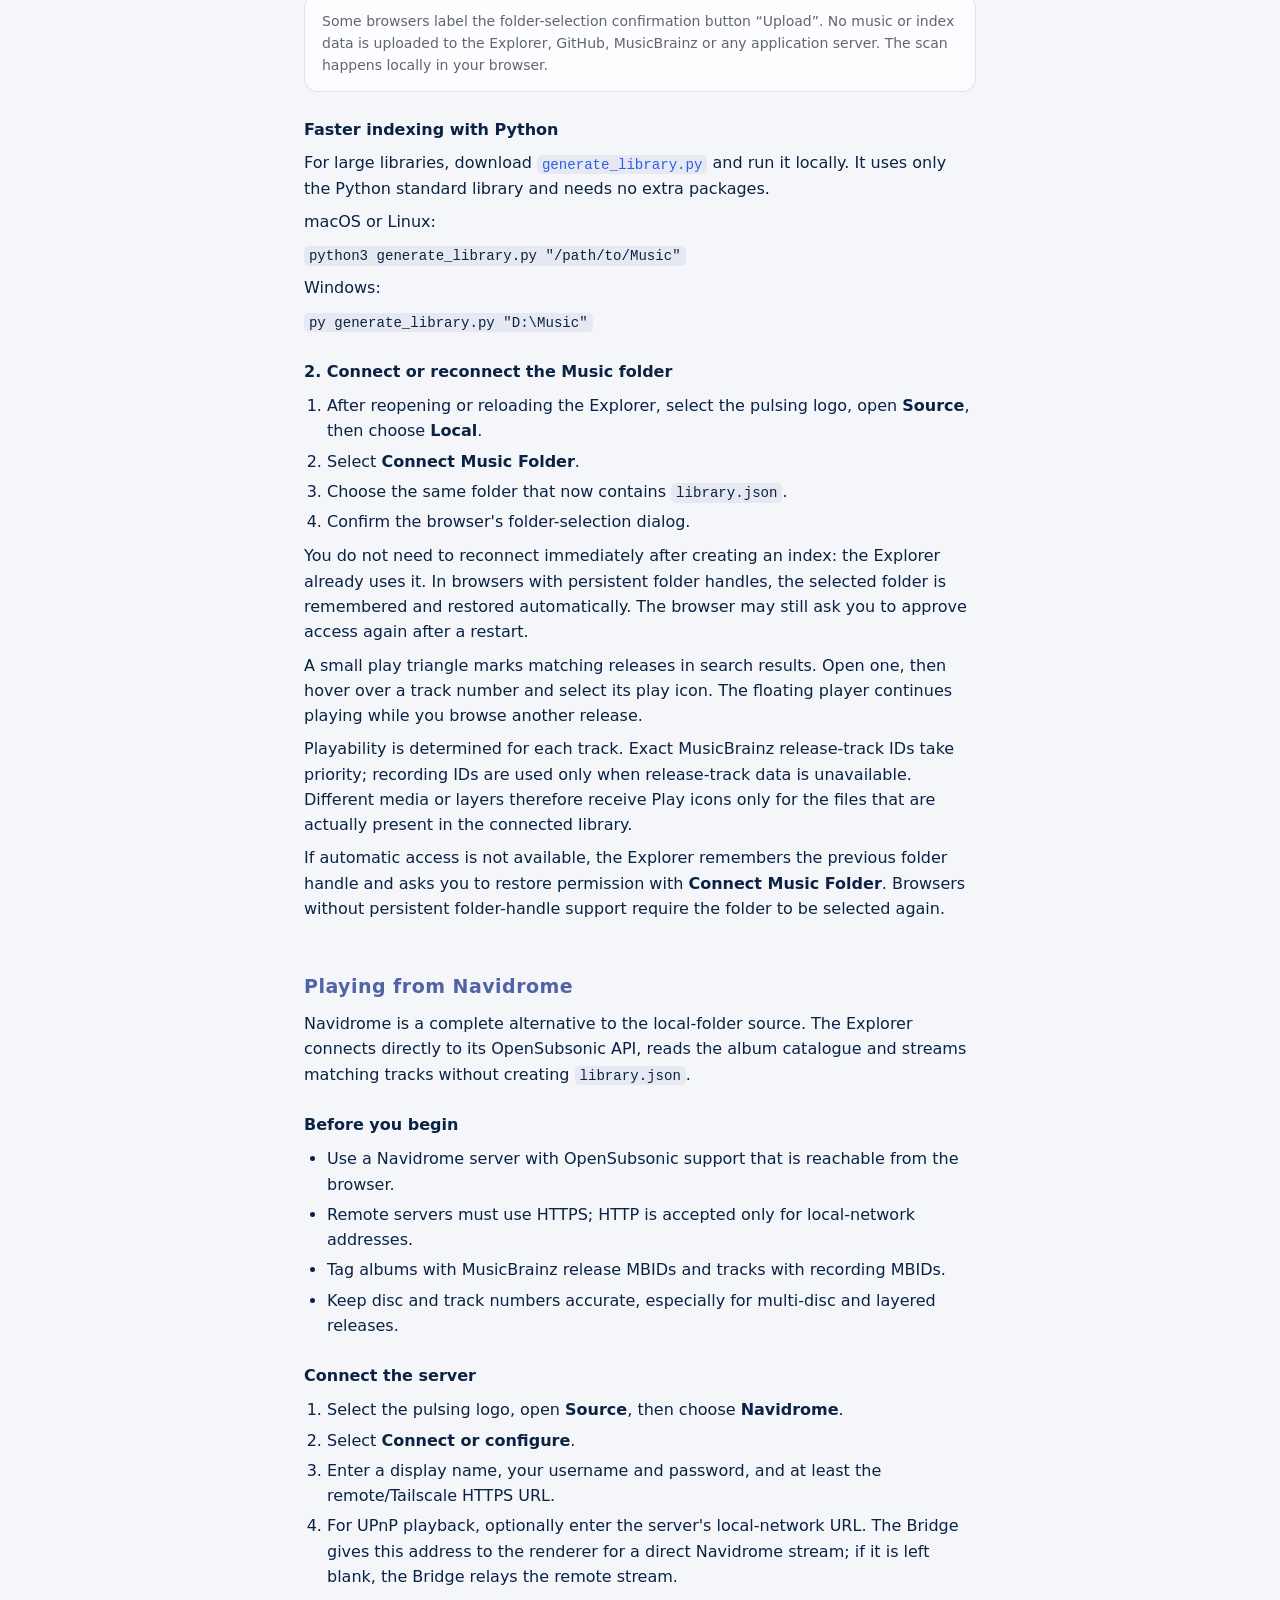
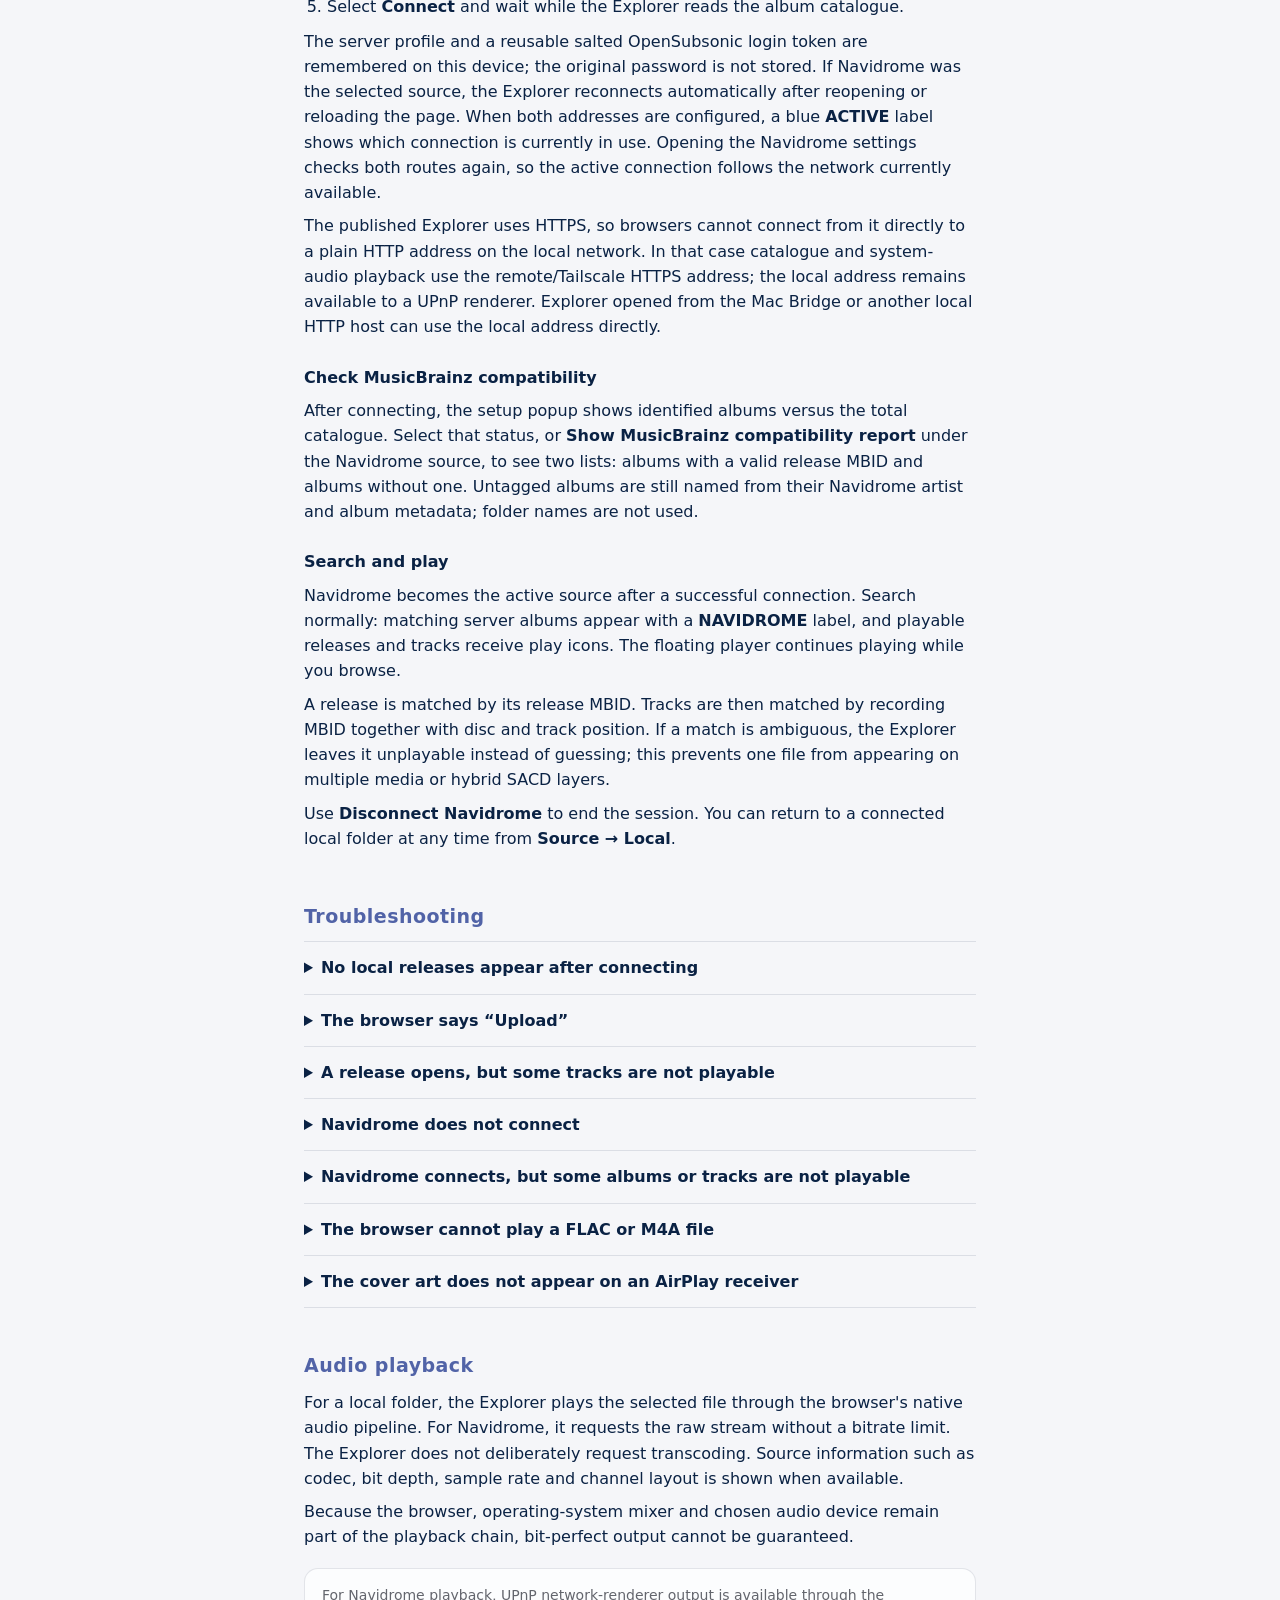
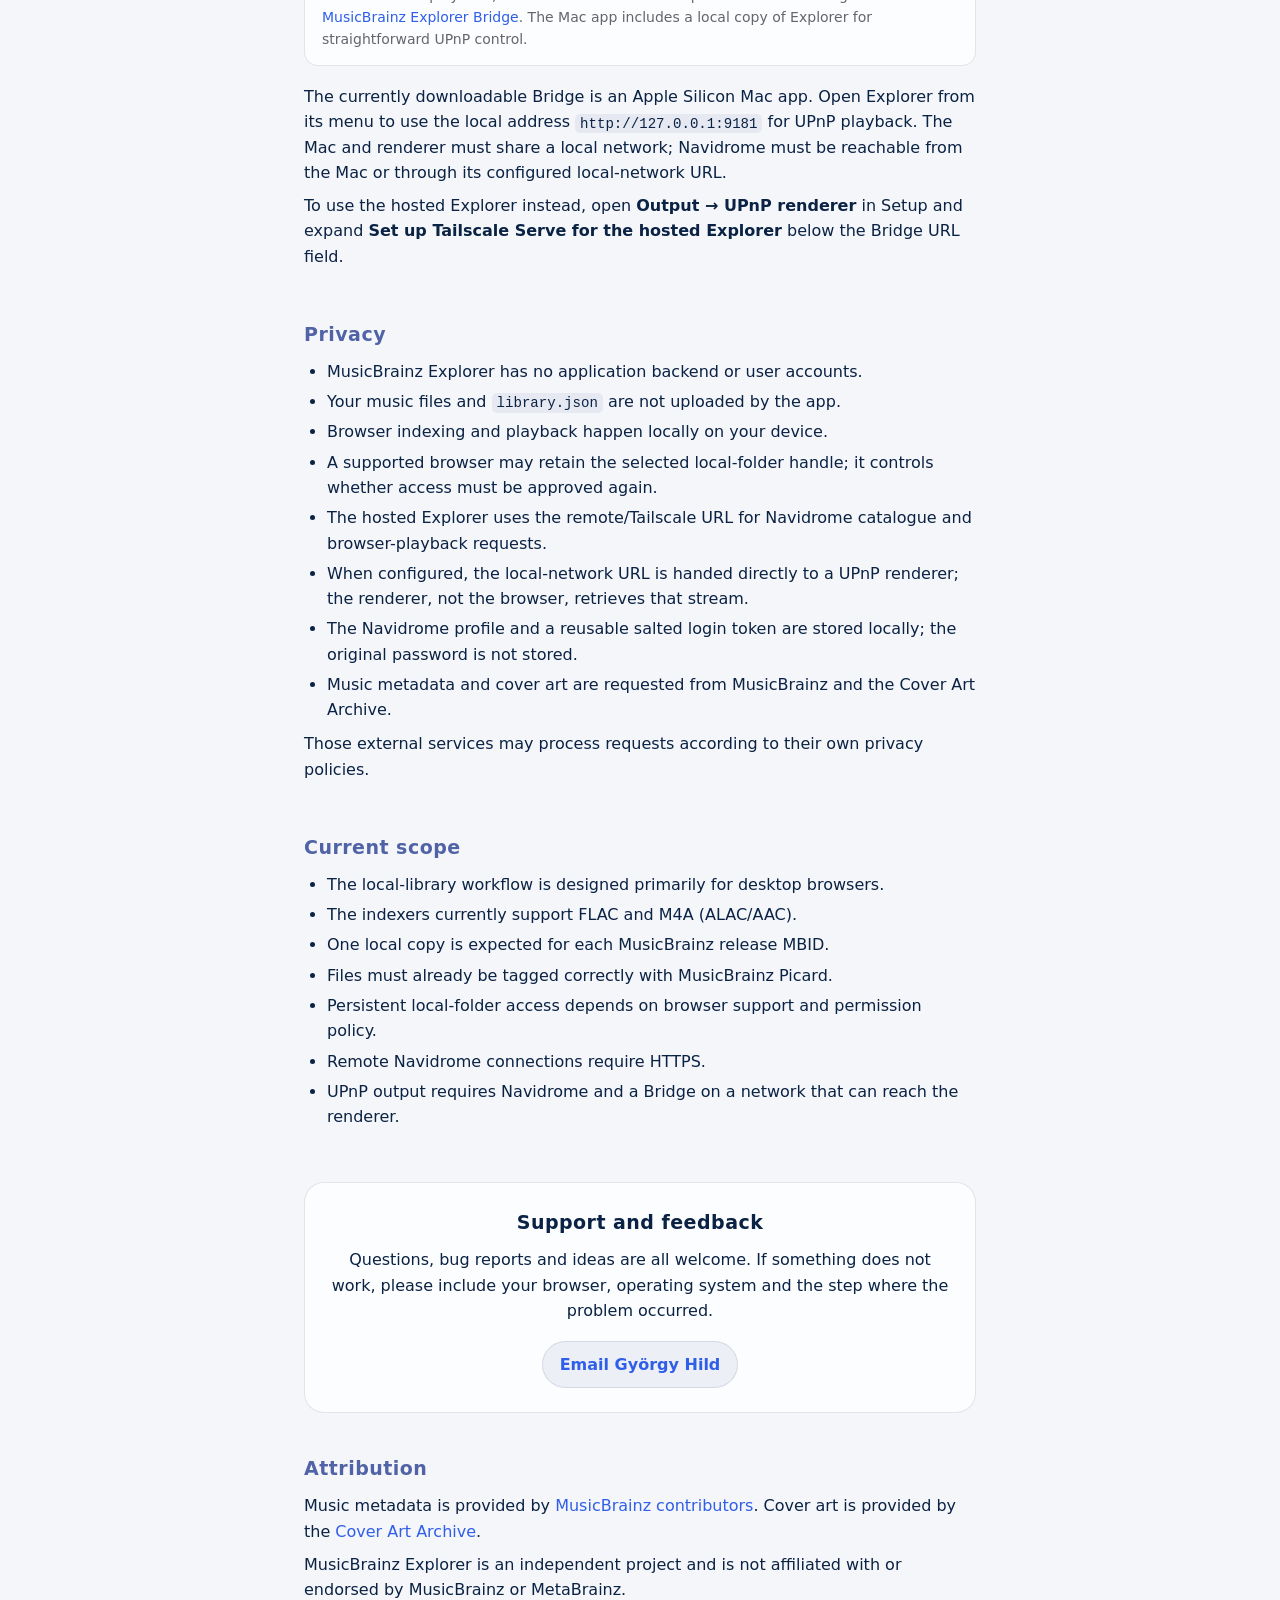
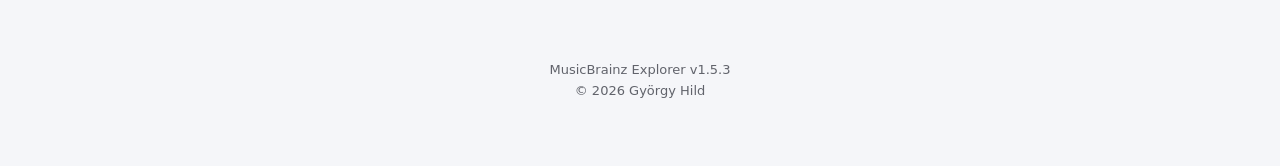
==== commit a77437d7: "Add UPnP renderer volume control" ====
--- a/support.html
+++ b/support.html
@@ -491,7 +491,7 @@
       </p>
       <div class="note">
         For Navidrome playback, UPnP network-renderer output is available through the
-        <a href="https://github.com/hildgyorgy/mb-explorer/releases/tag/bridge-v0.2.2">MusicBrainz Explorer Bridge</a>.
+        <a href="https://github.com/hildgyorgy/mb-explorer/releases/tag/bridge-v0.2.3">MusicBrainz Explorer Bridge</a>.
         The Mac app includes a local copy of Explorer for straightforward UPnP control.
       </div>
       <p>
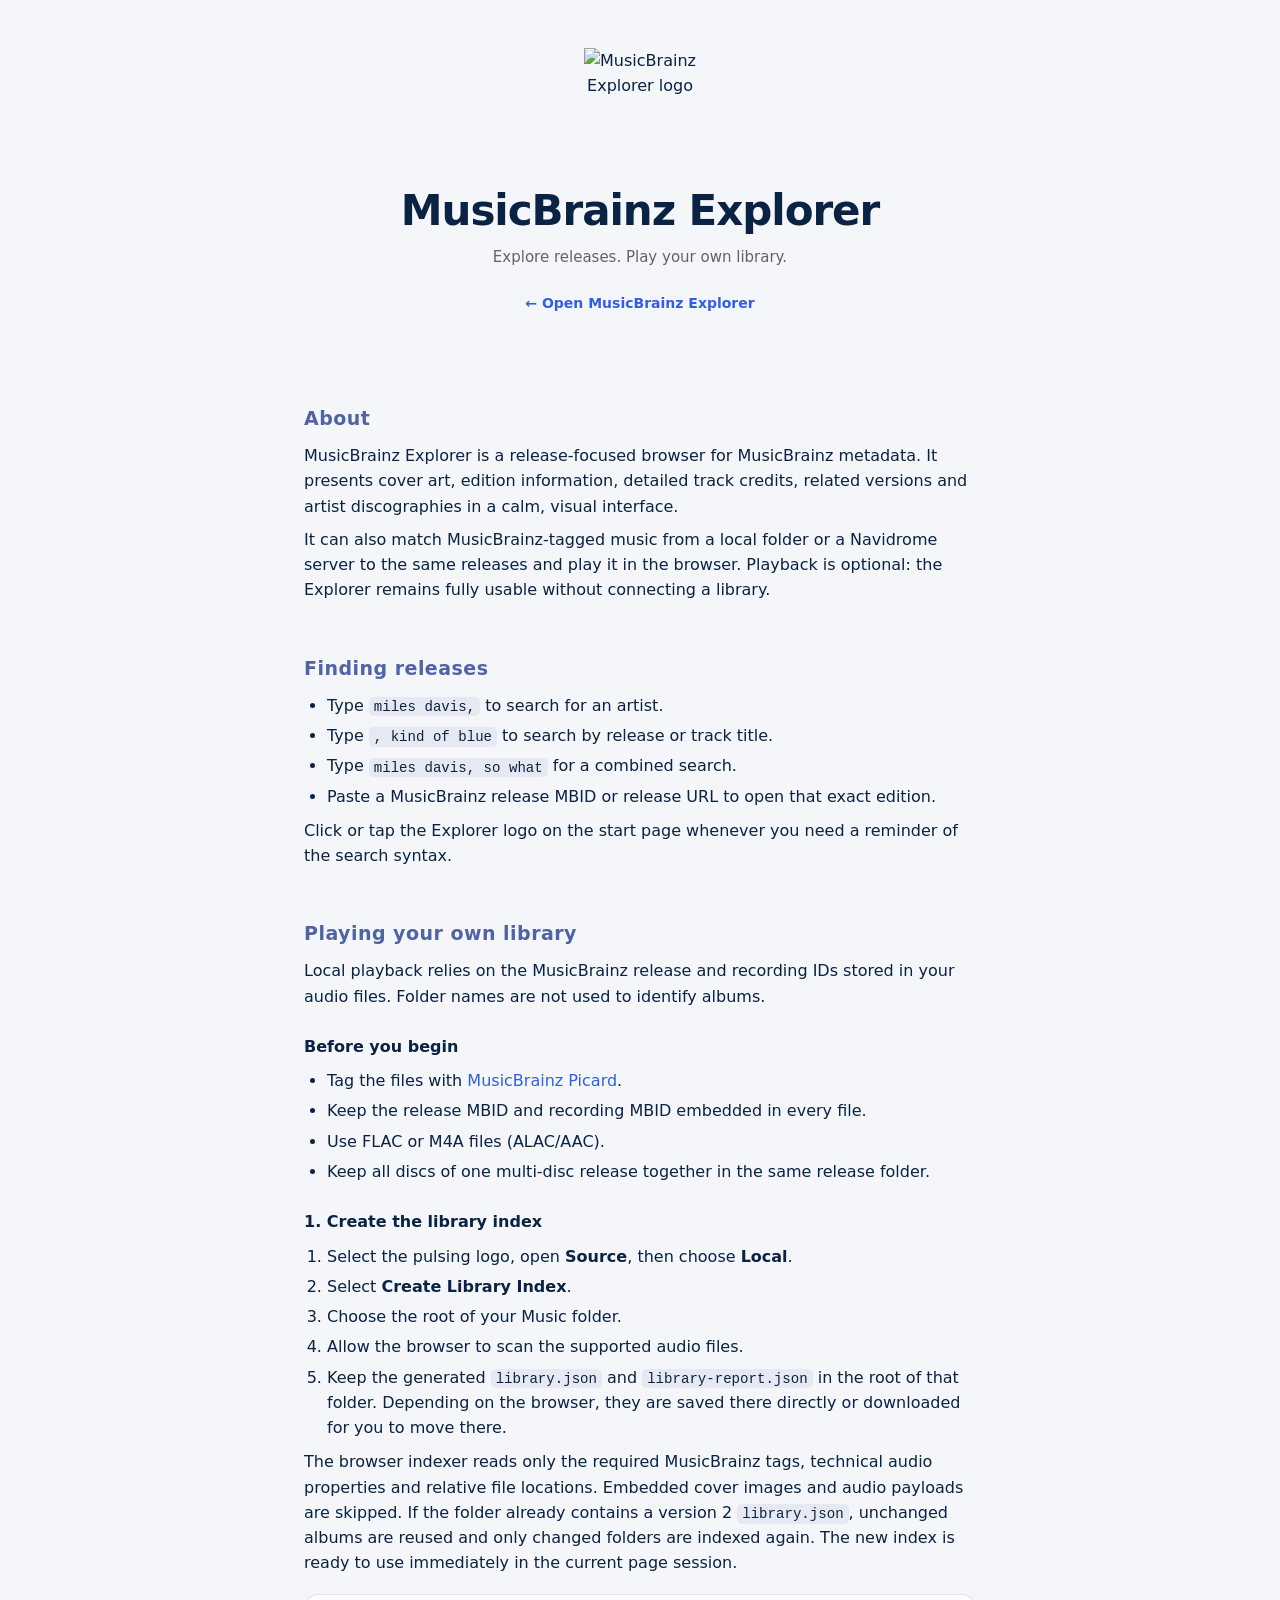
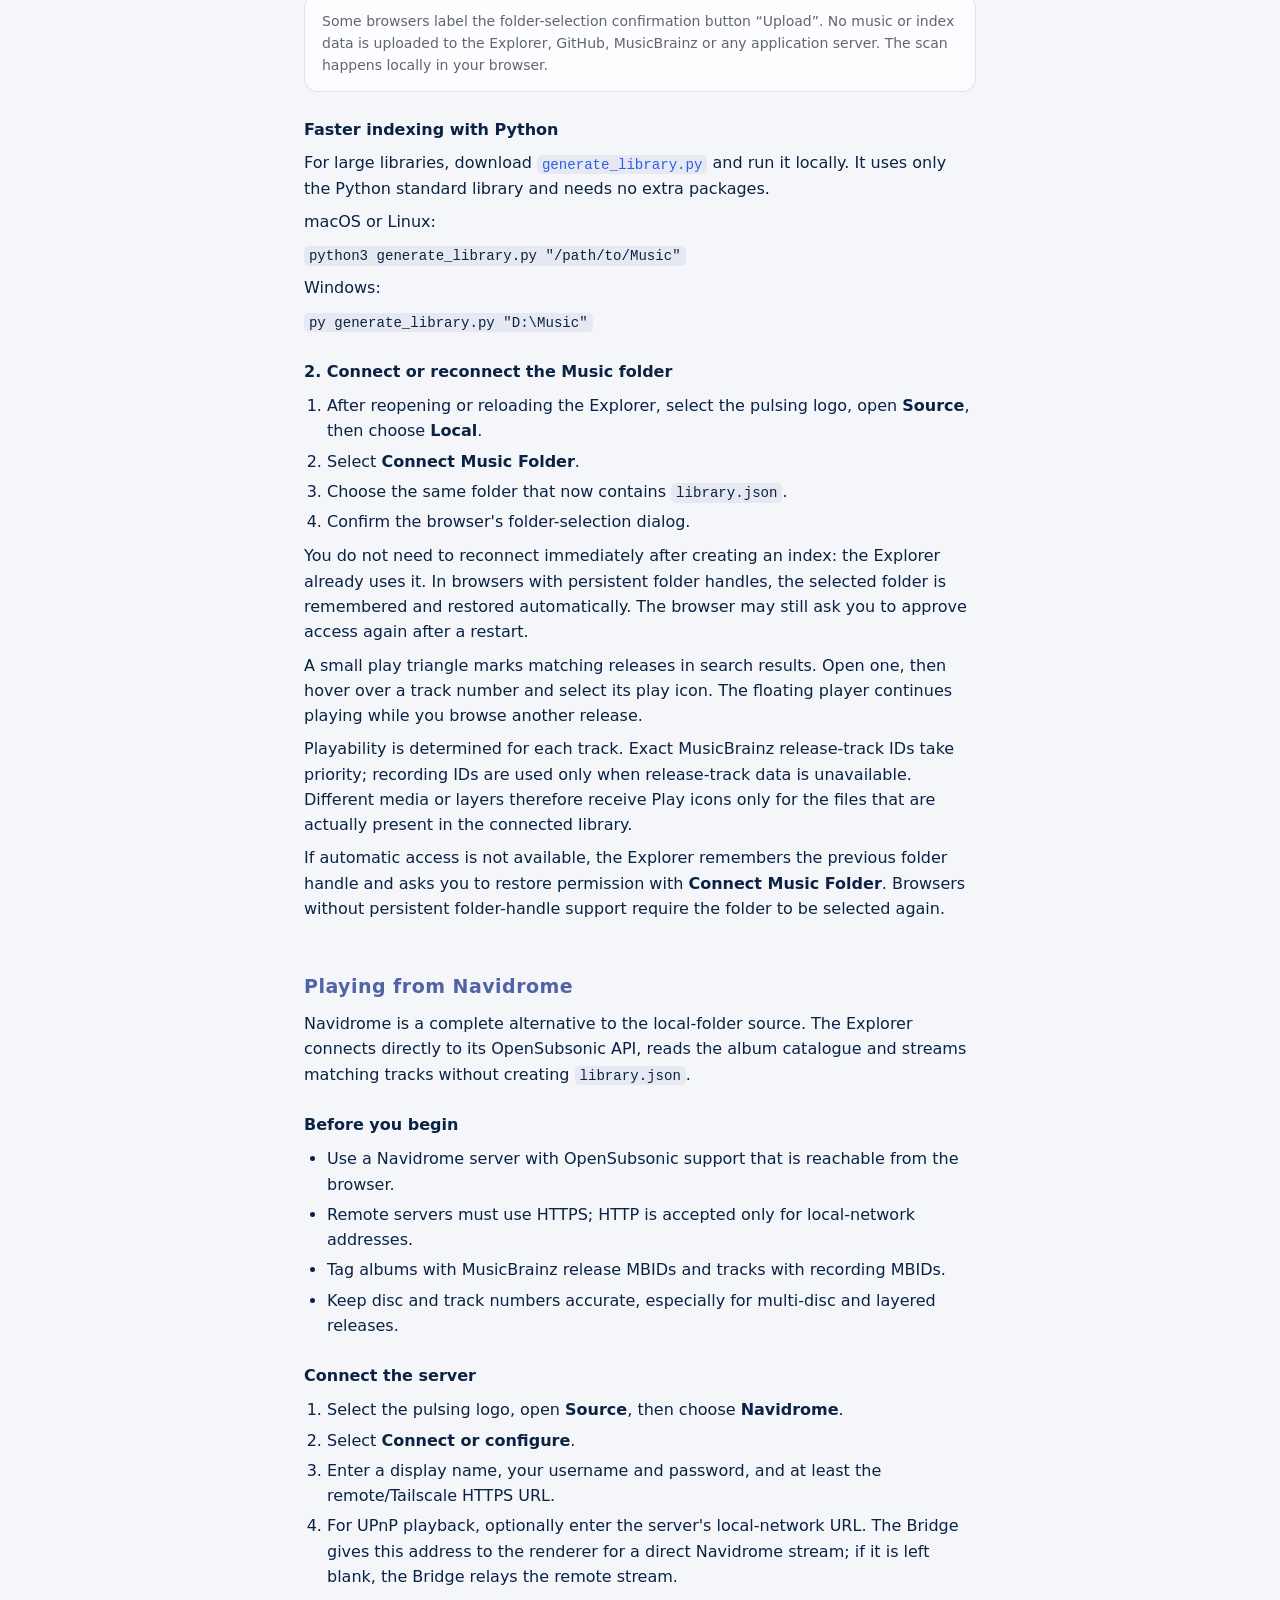
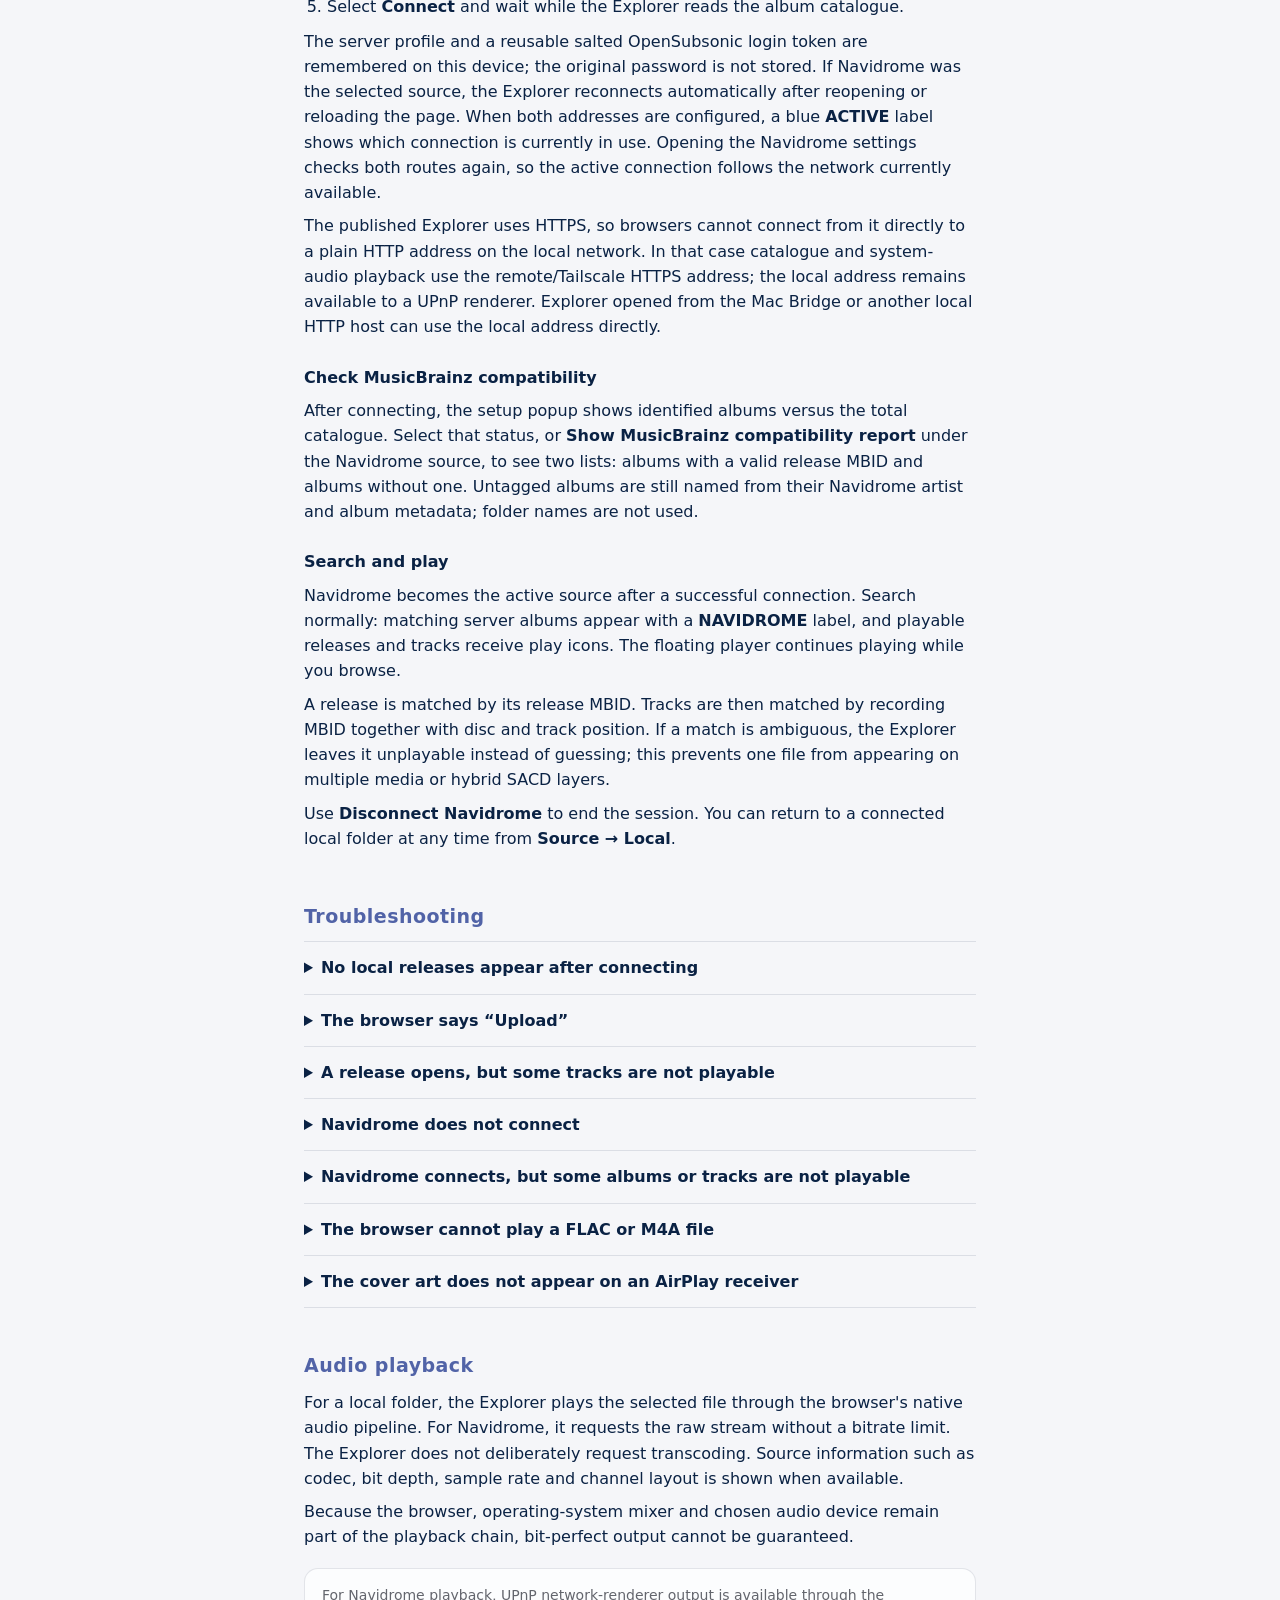
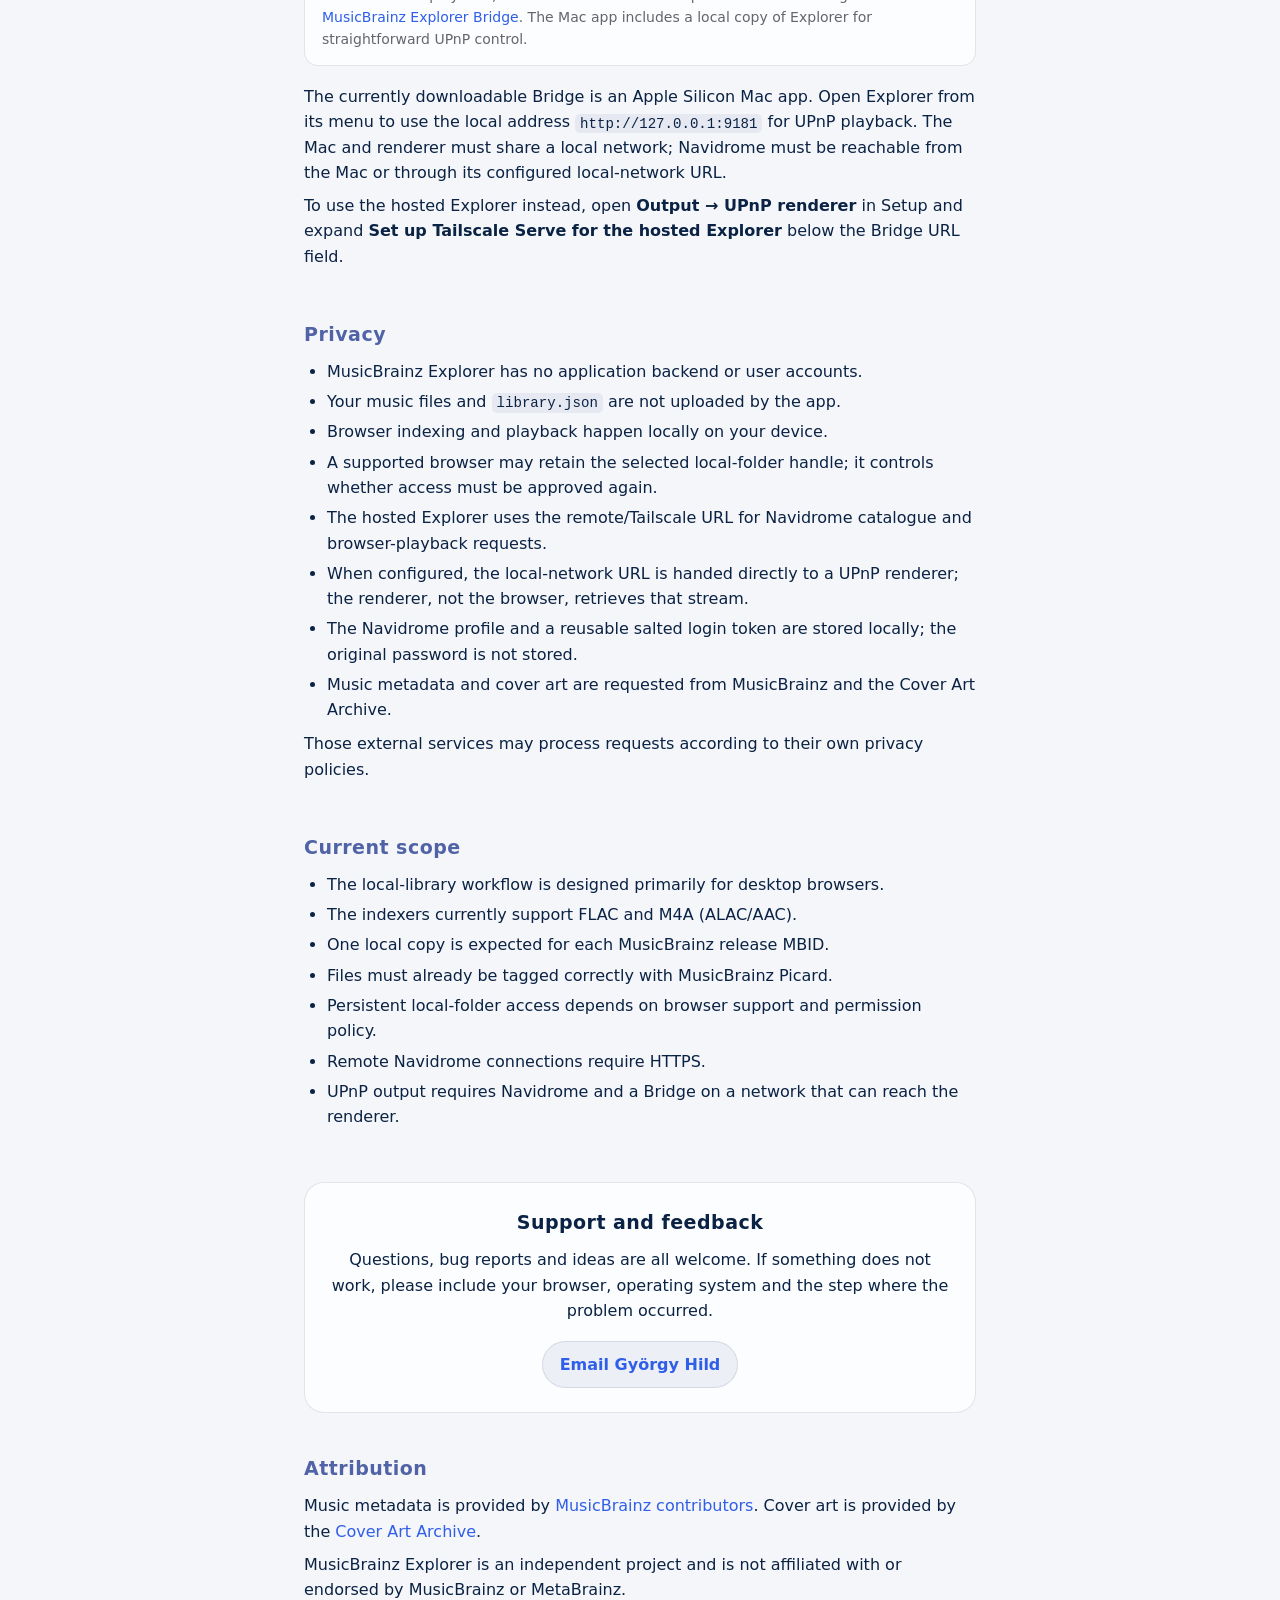
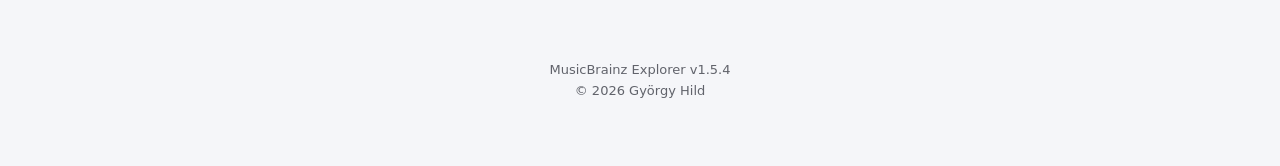
==== commit b15840df: "Move UPnP volume beside playback controls" ====
--- a/support.html
+++ b/support.html
@@ -491,7 +491,7 @@
       </p>
       <div class="note">
         For Navidrome playback, UPnP network-renderer output is available through the
-        <a href="https://github.com/hildgyorgy/mb-explorer/releases/tag/bridge-v0.2.3">MusicBrainz Explorer Bridge</a>.
+        <a href="https://github.com/hildgyorgy/mb-explorer/releases/tag/bridge-v0.2.4">MusicBrainz Explorer Bridge</a>.
         The Mac app includes a local copy of Explorer for straightforward UPnP control.
       </div>
       <p>
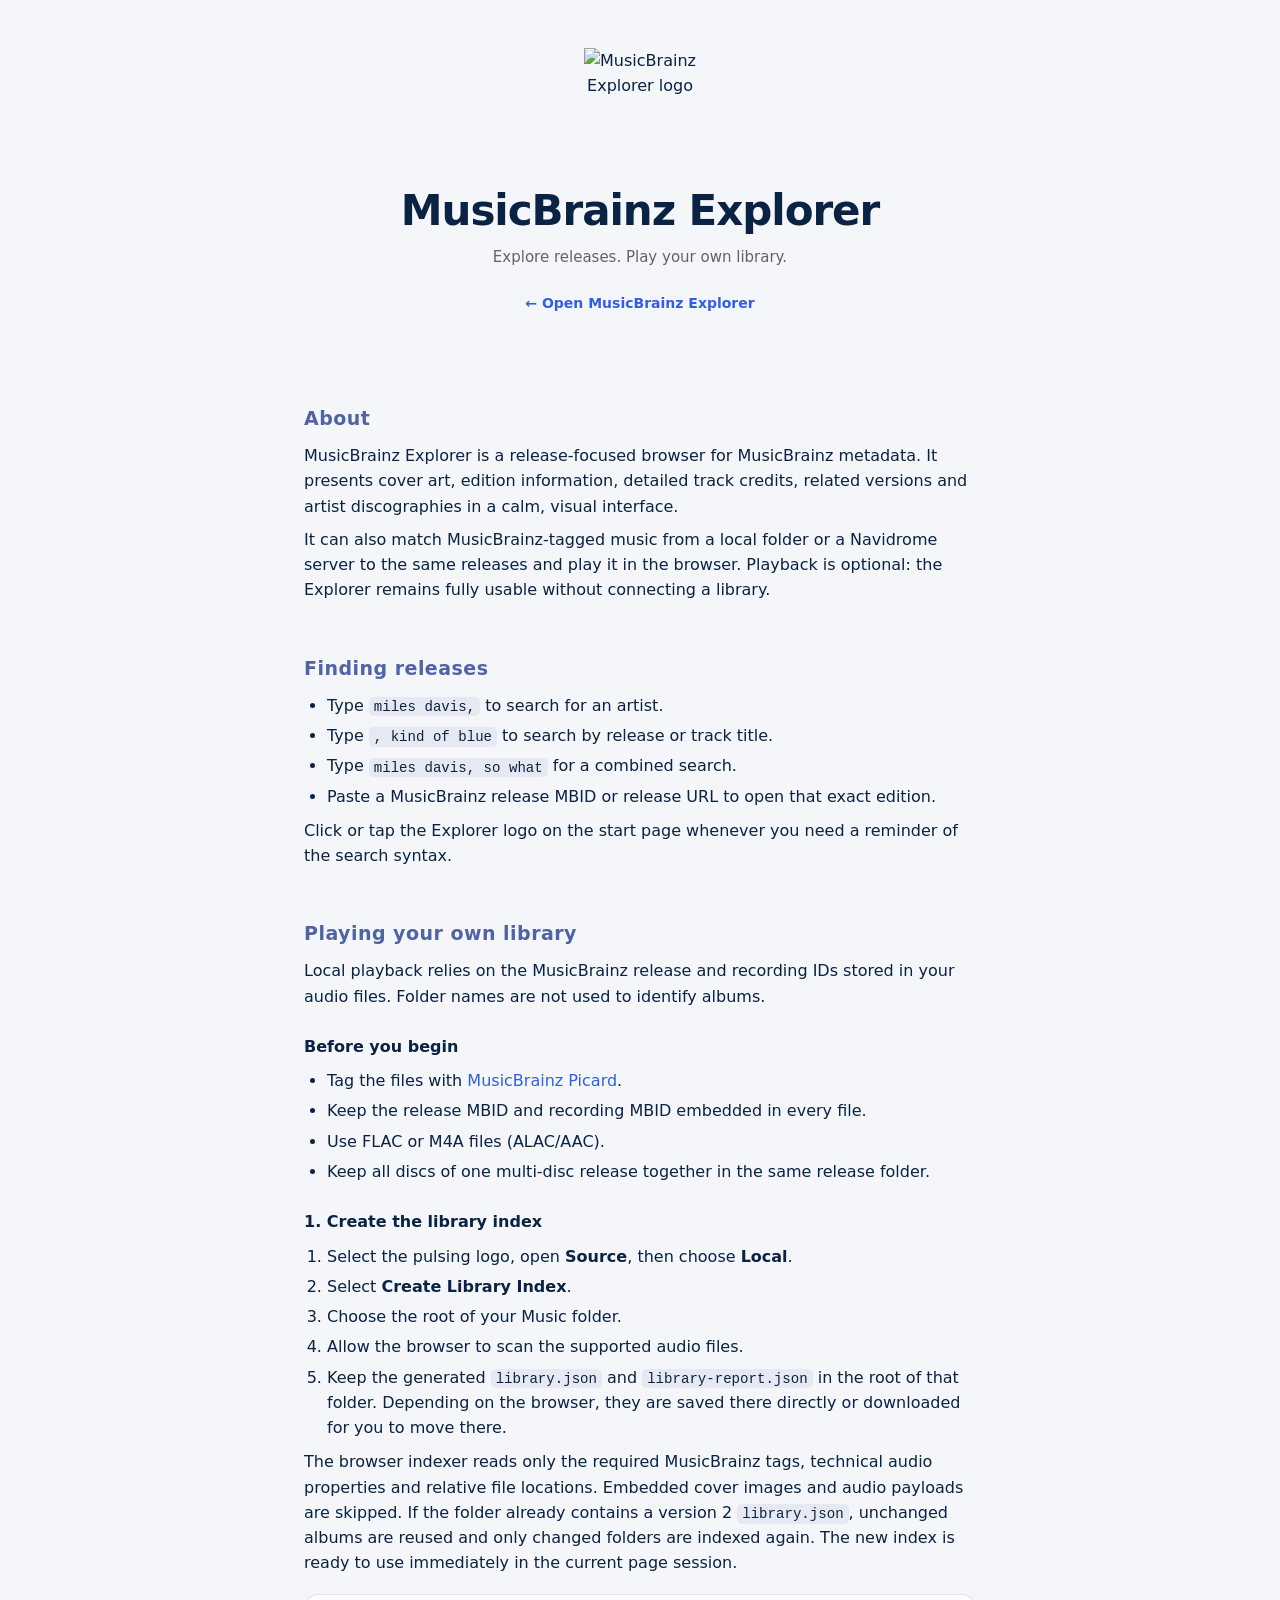
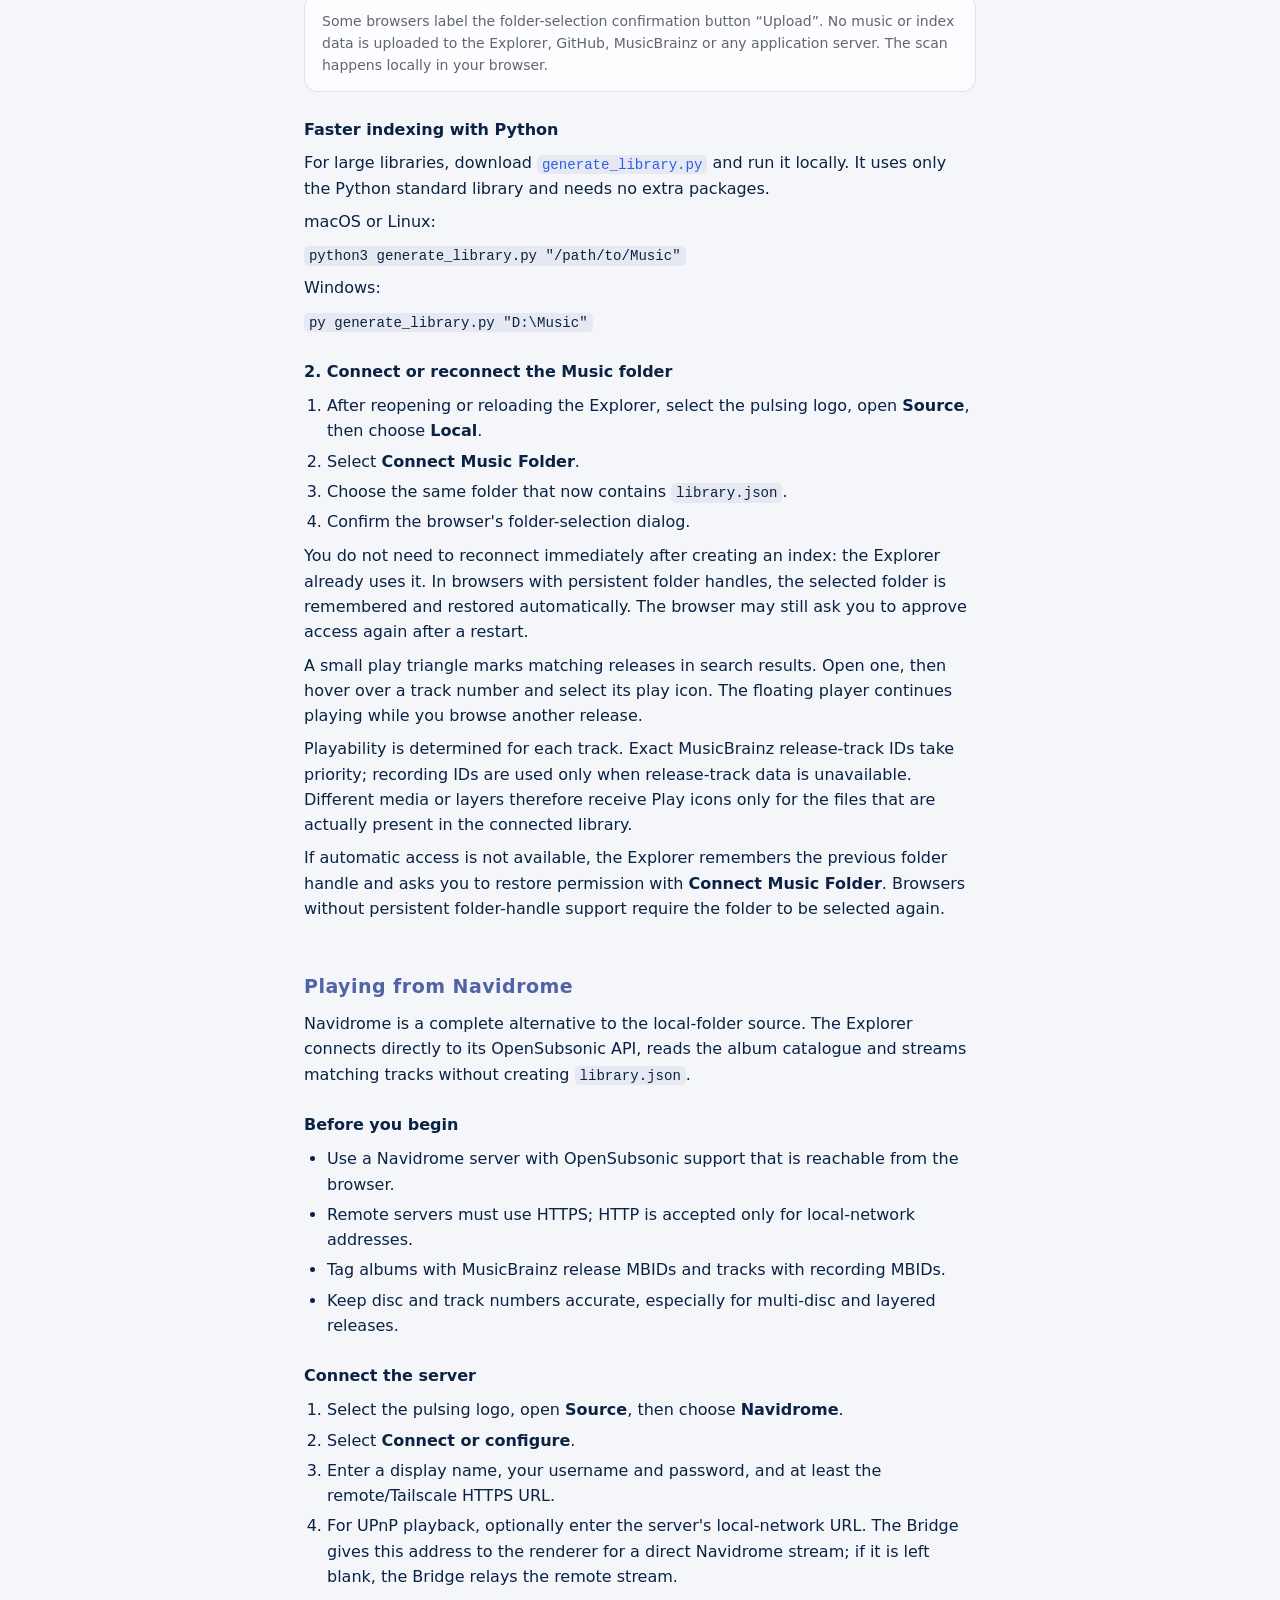
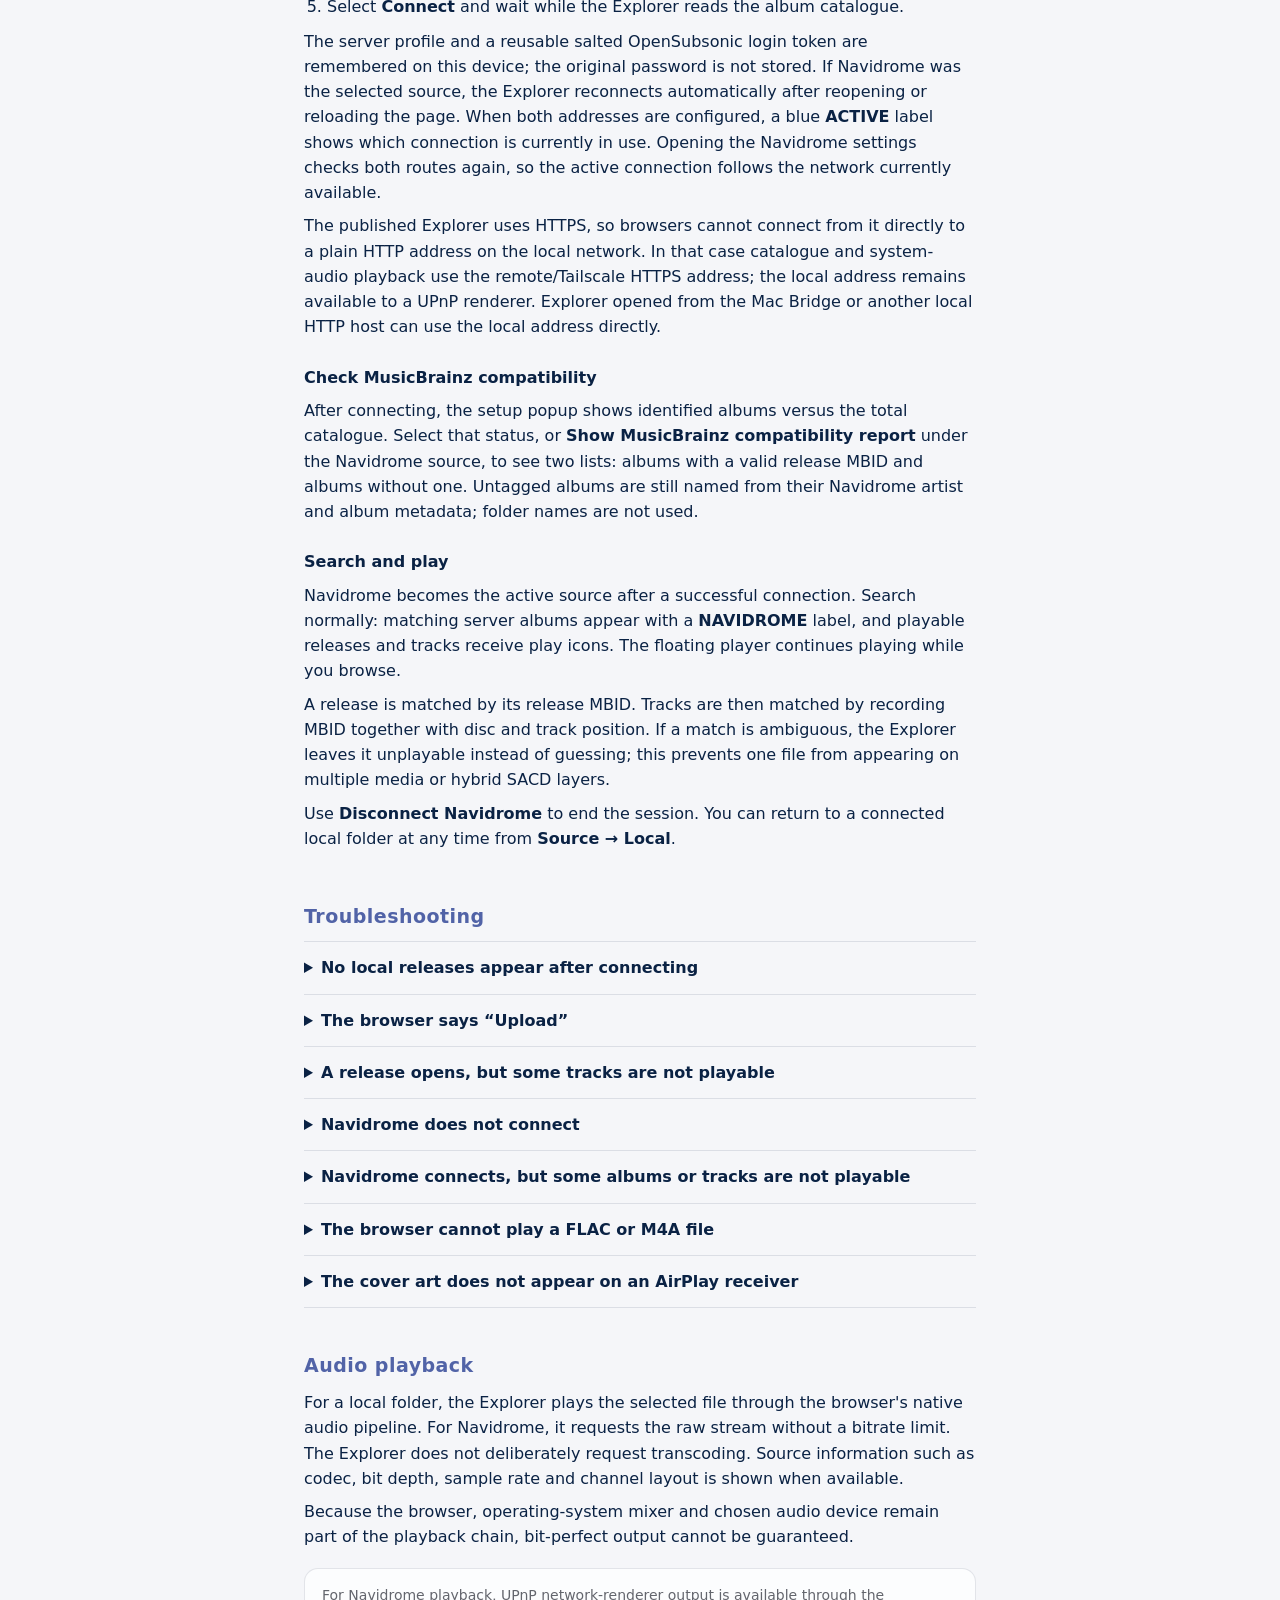
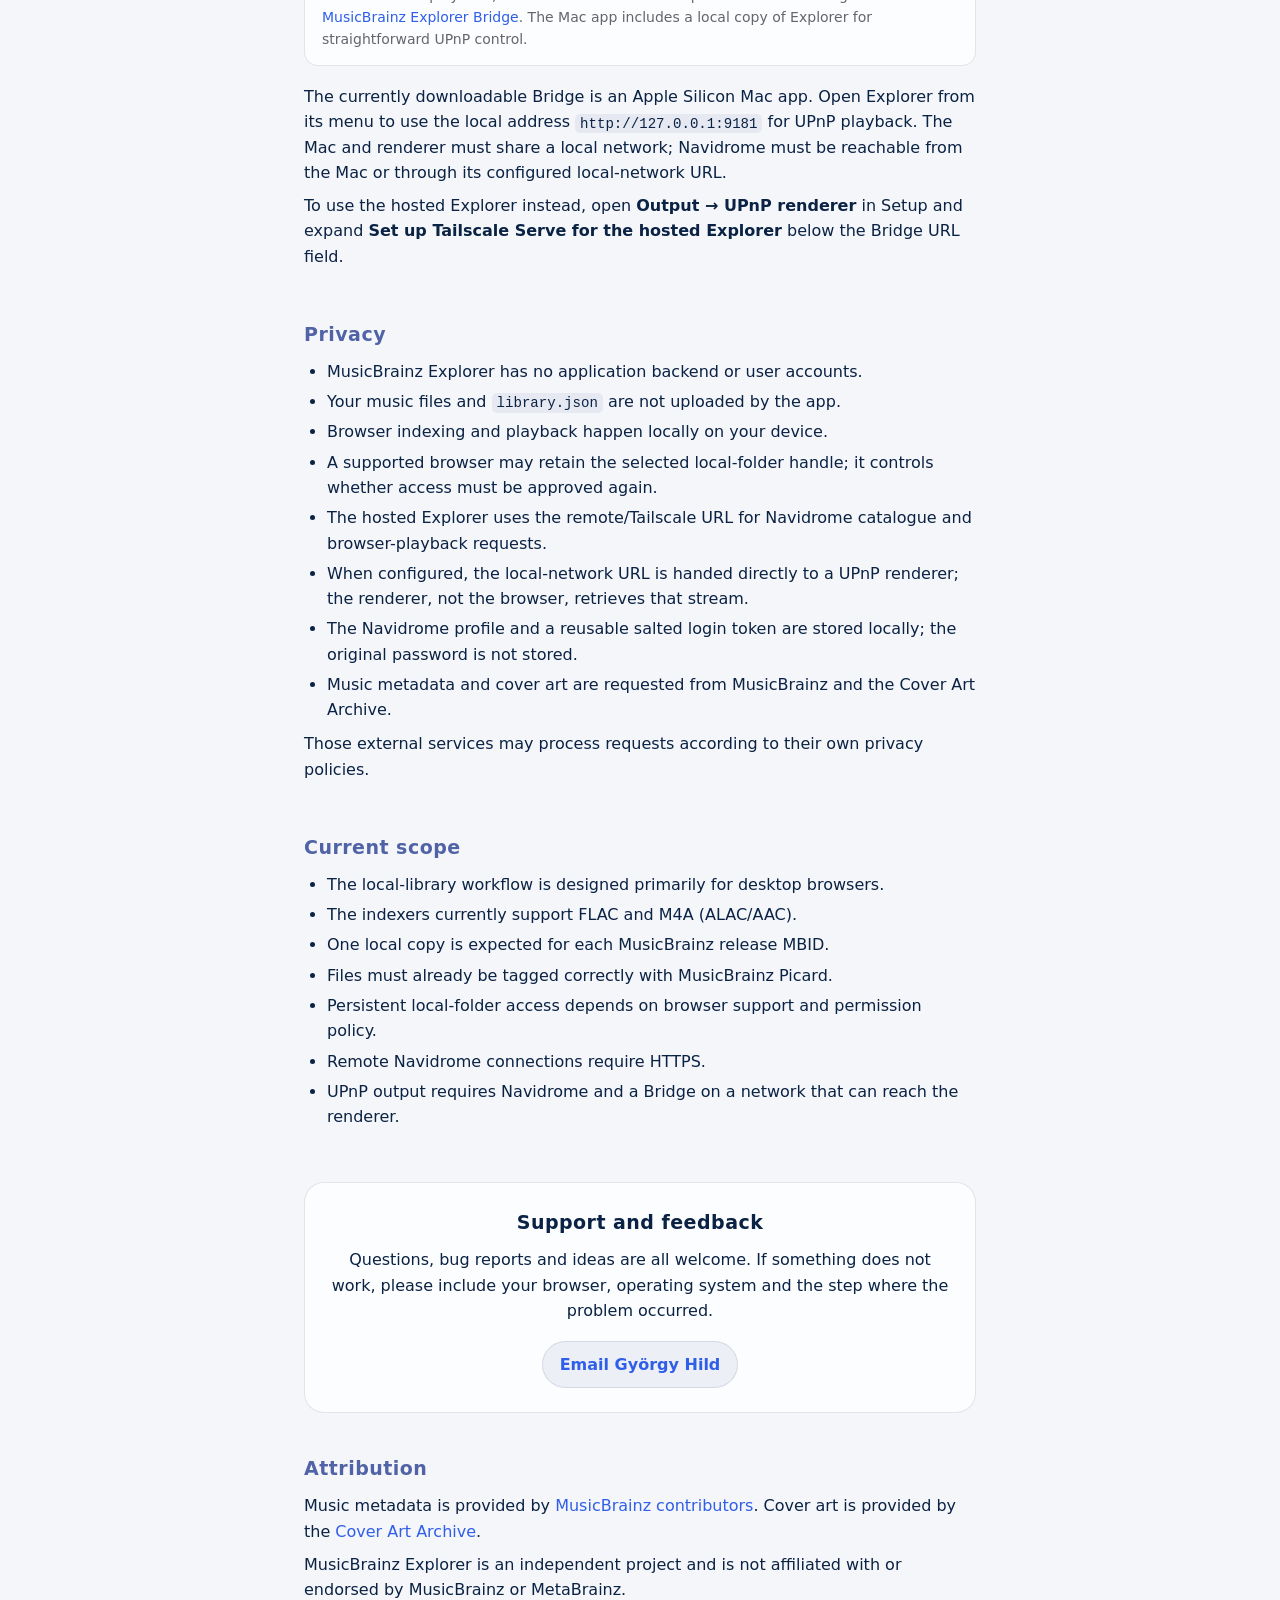
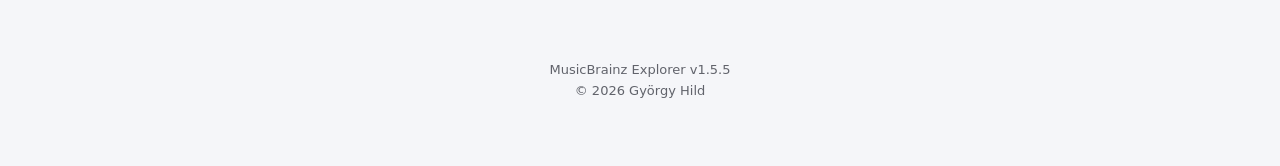
==== commit a7a6dfdc: "Polish UPnP player and prepare Bridge 0.2.5" ====
--- a/support.html
+++ b/support.html
@@ -491,7 +491,7 @@
       </p>
       <div class="note">
         For Navidrome playback, UPnP network-renderer output is available through the
-        <a href="https://github.com/hildgyorgy/mb-explorer/releases/tag/bridge-v0.2.4">MusicBrainz Explorer Bridge</a>.
+        <a href="https://github.com/hildgyorgy/mb-explorer/releases/tag/bridge-v0.2.5">MusicBrainz Explorer Bridge</a>.
         The Mac app includes a local copy of Explorer for straightforward UPnP control.
       </div>
       <p>
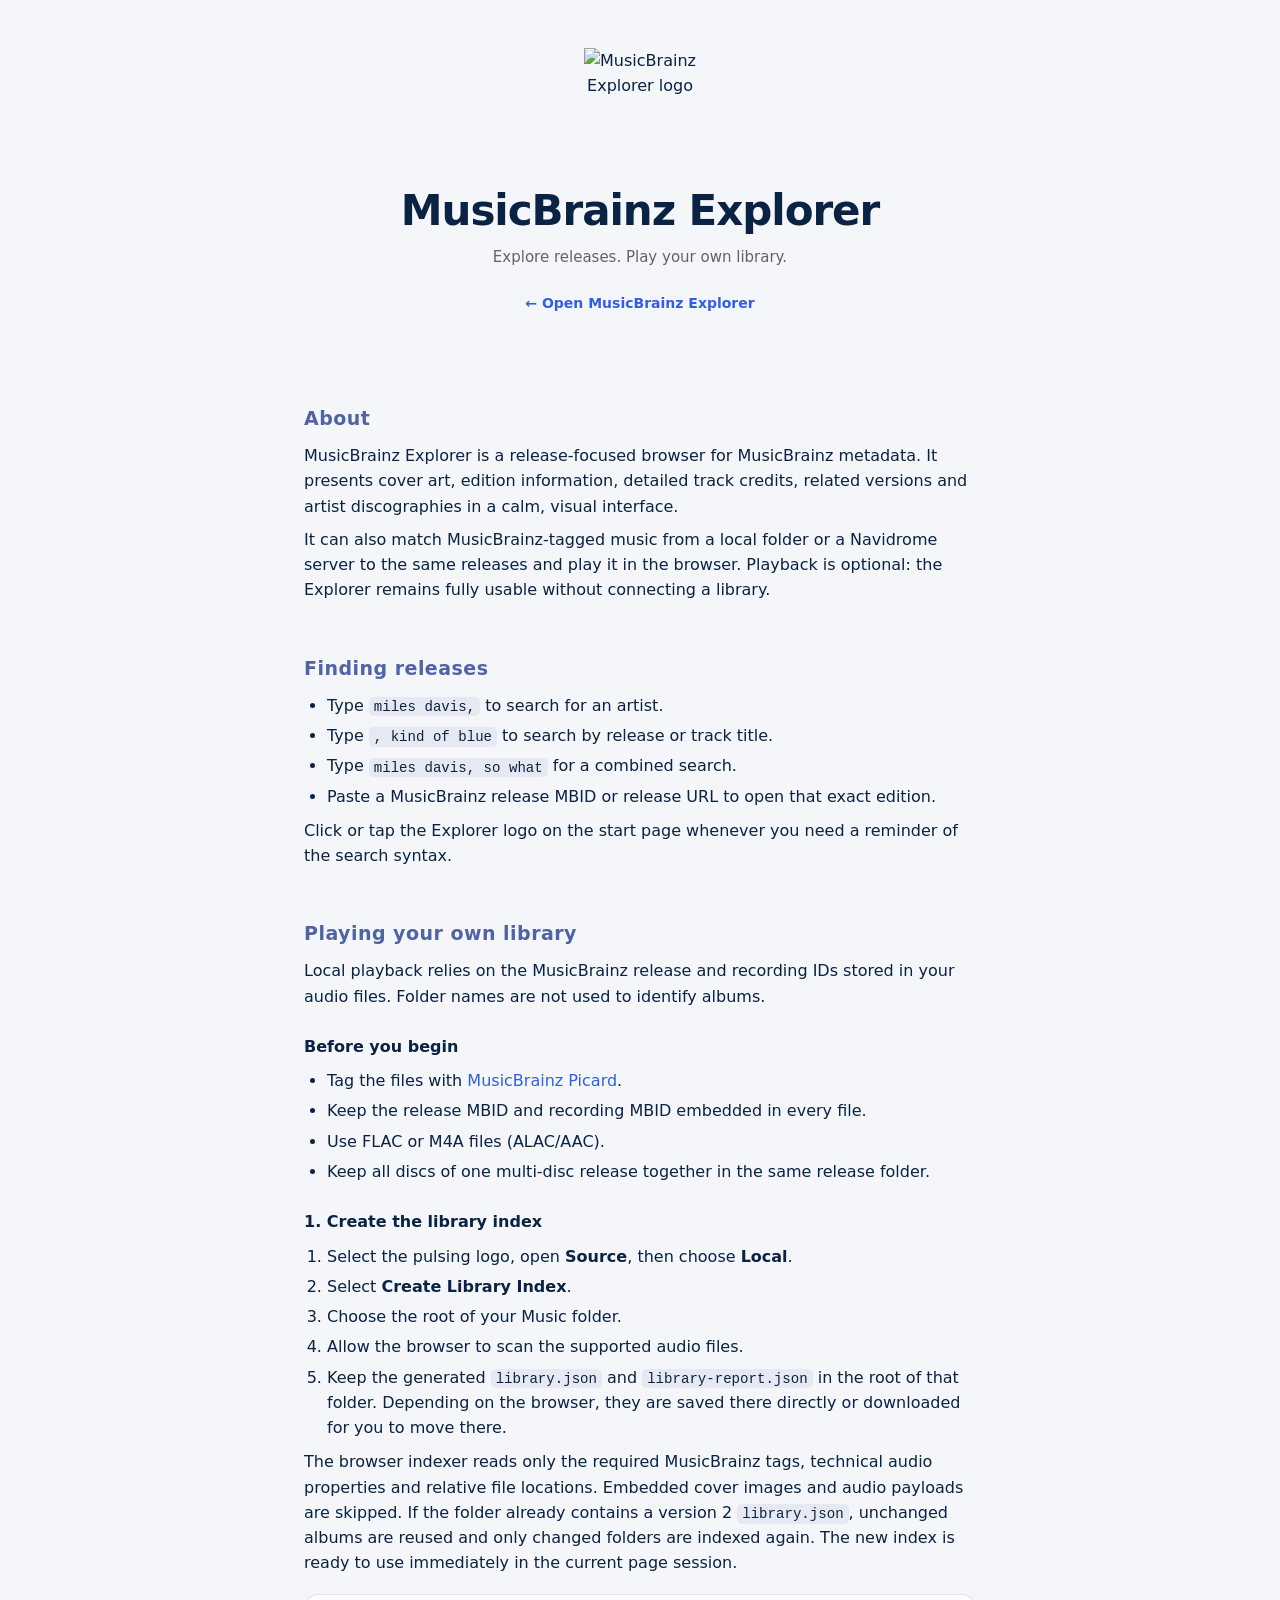
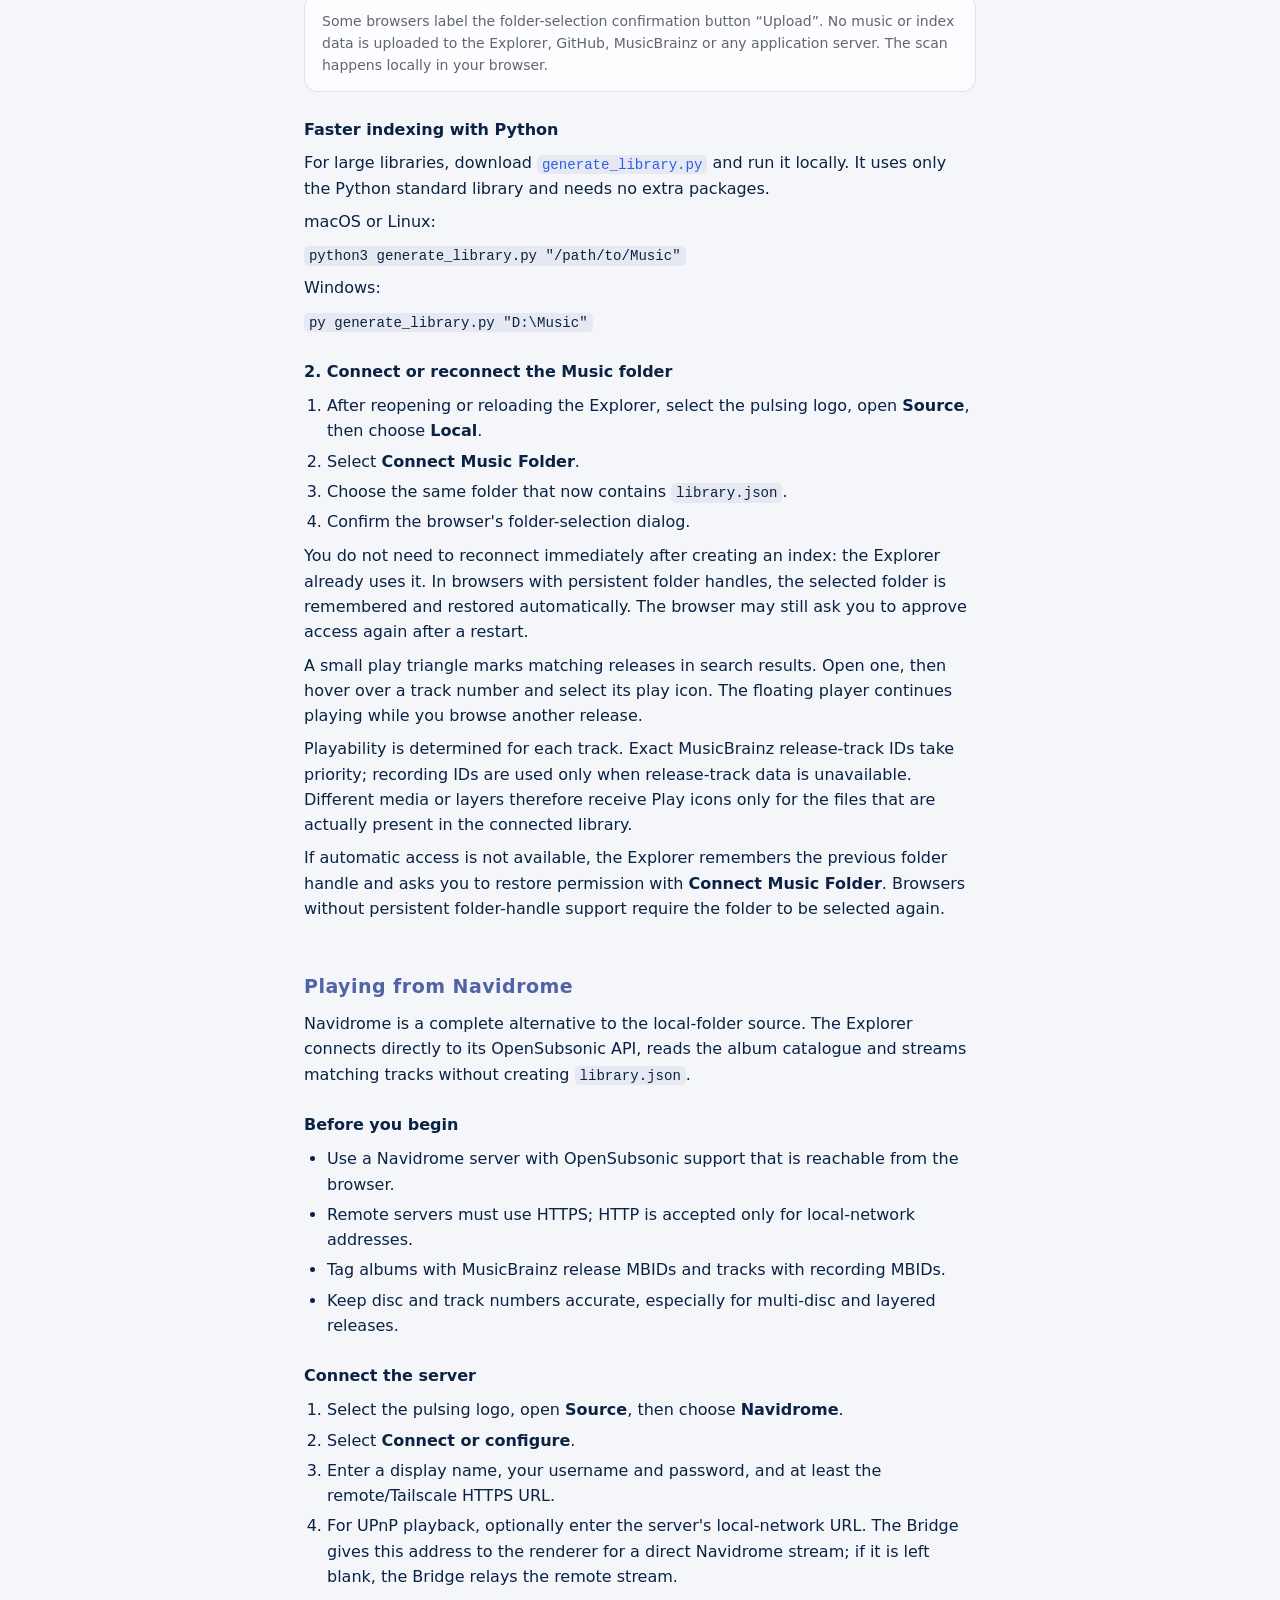
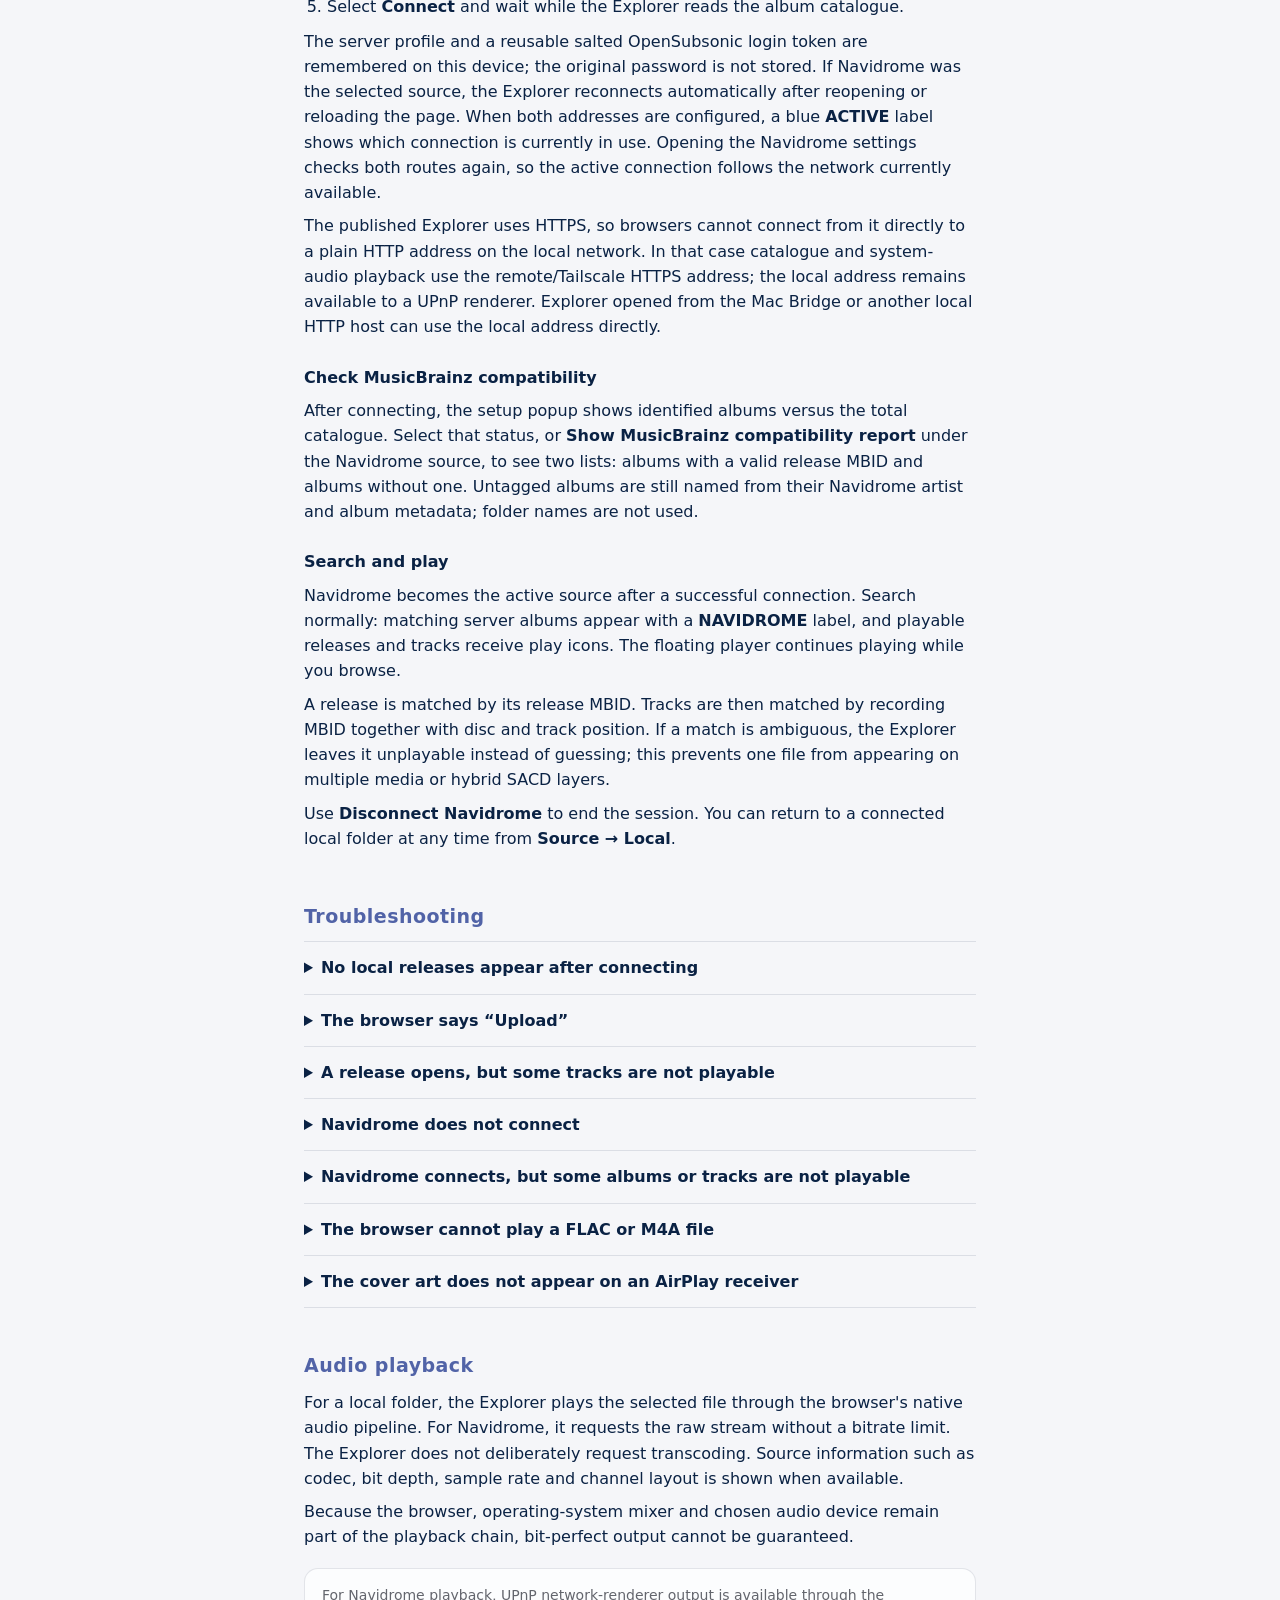
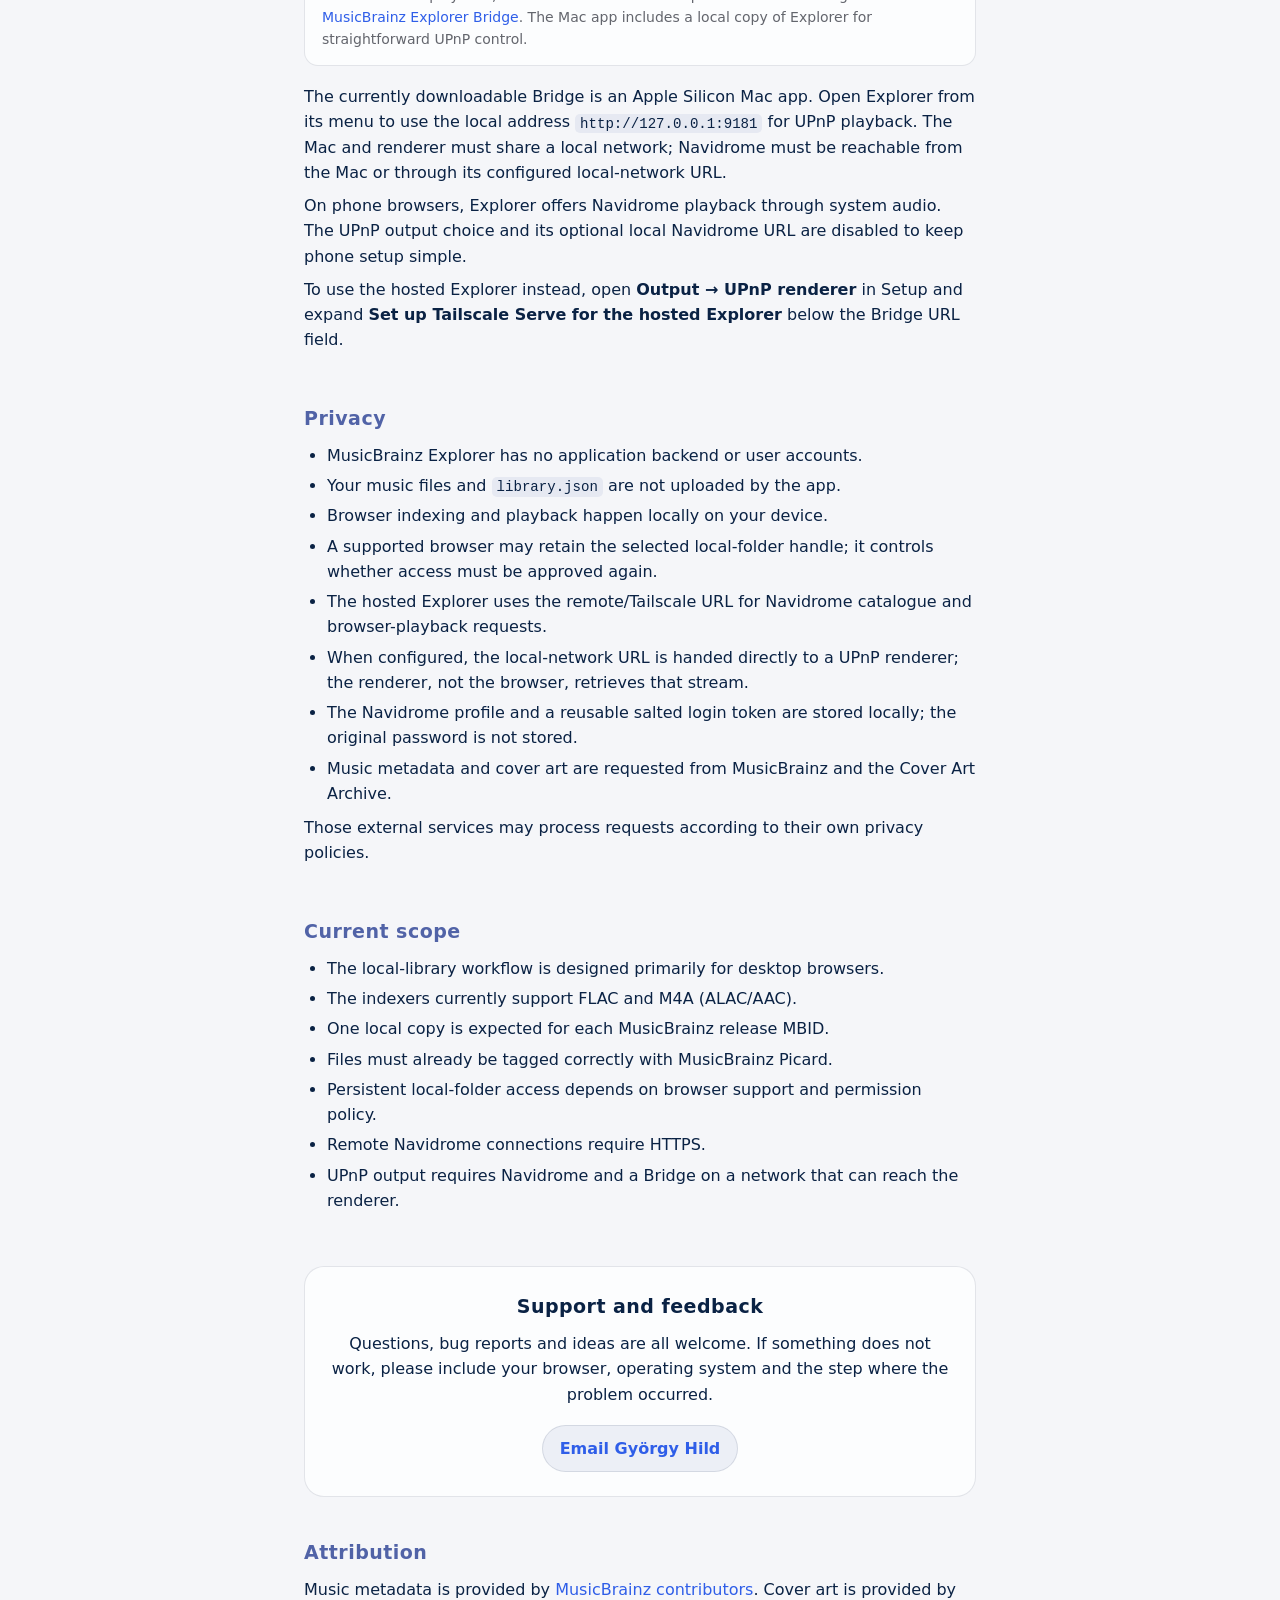
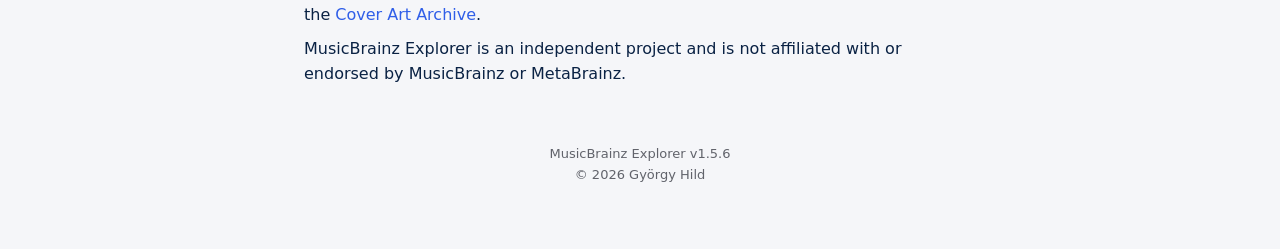
==== commit 725b56db: "Simplify phone playback setup" ====
--- a/support.html
+++ b/support.html
@@ -498,6 +498,10 @@
         The currently downloadable Bridge is an Apple Silicon Mac app. Open Explorer from its menu to use the
         local address <code>http://127.0.0.1:9181</code> for UPnP playback. The Mac and renderer must share a
         local network; Navidrome must be reachable from the Mac or through its configured local-network URL.
+      </p>
+      <p>
+        On phone browsers, Explorer offers Navidrome playback through system audio. The UPnP output choice
+        and its optional local Navidrome URL are disabled to keep phone setup simple.
       </p>
       <p>
         To use the hosted Explorer instead, open <strong>Output → UPnP renderer</strong> in Setup and expand
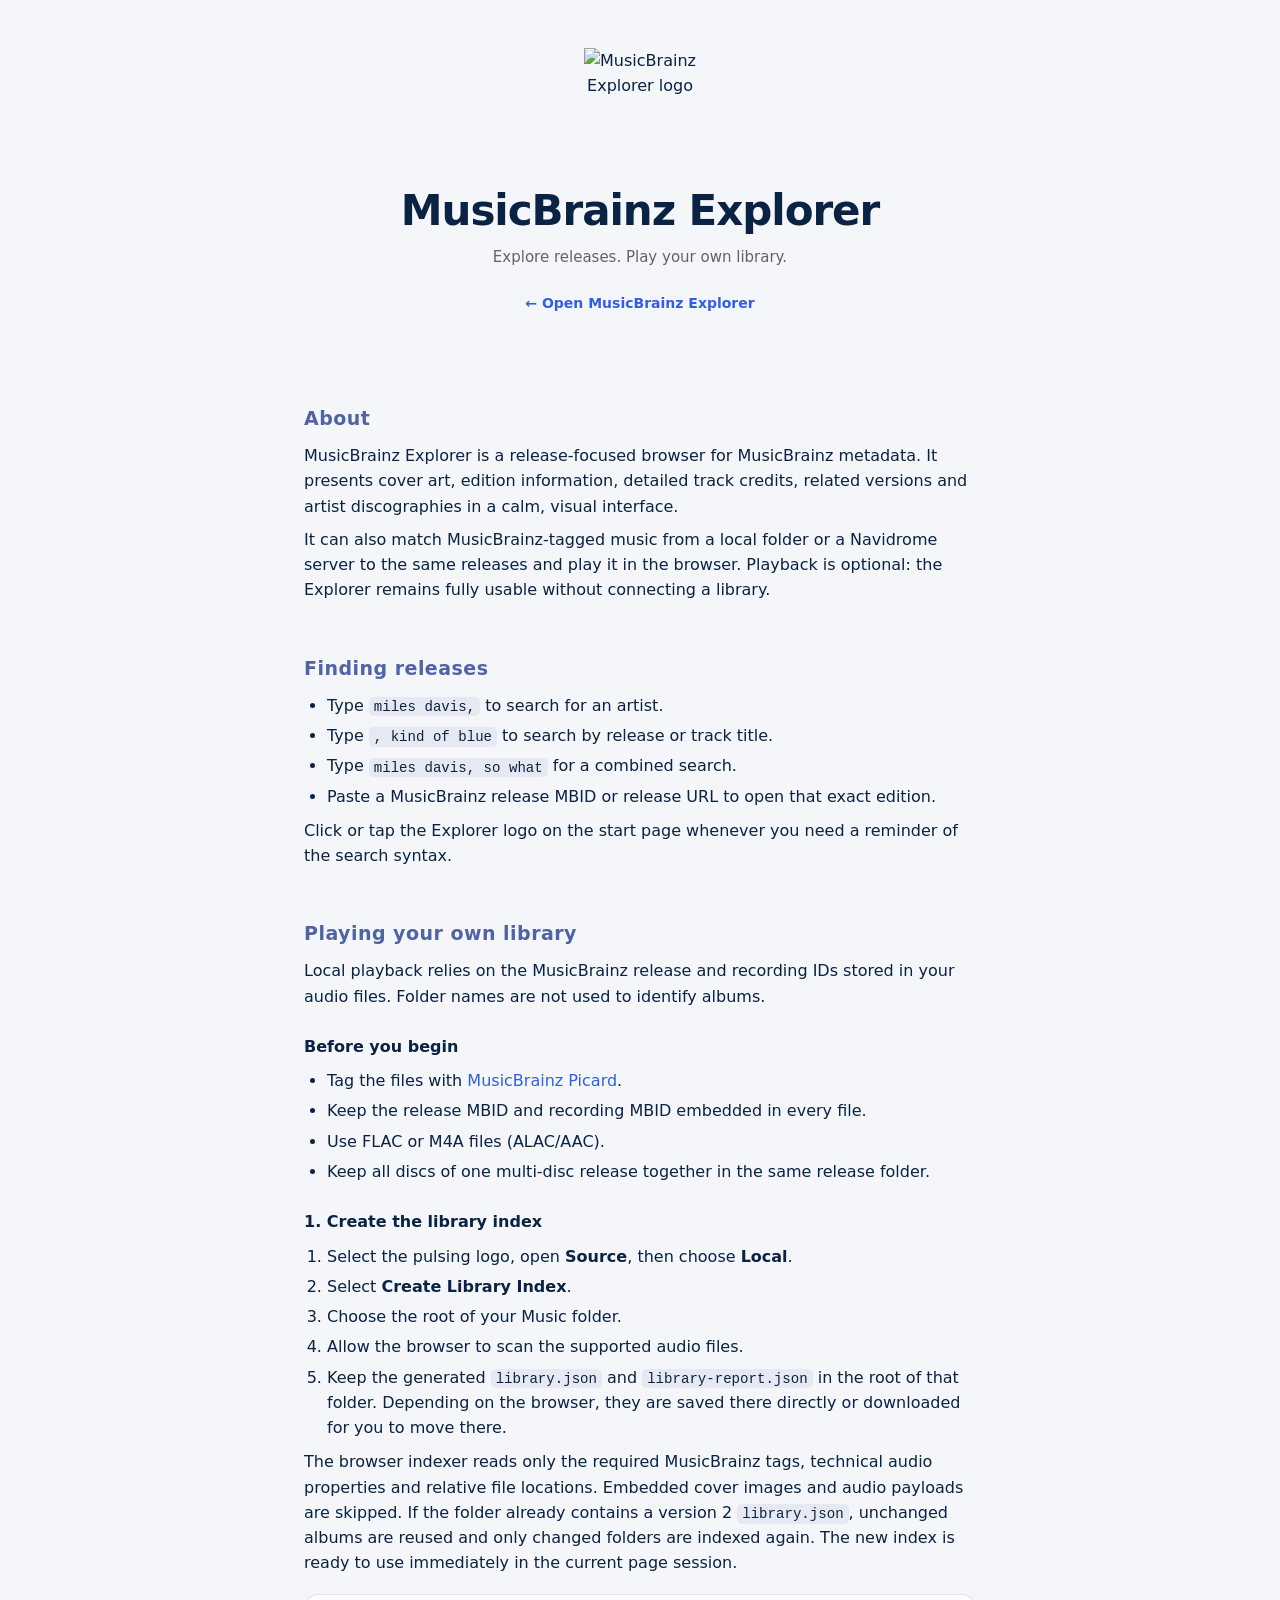
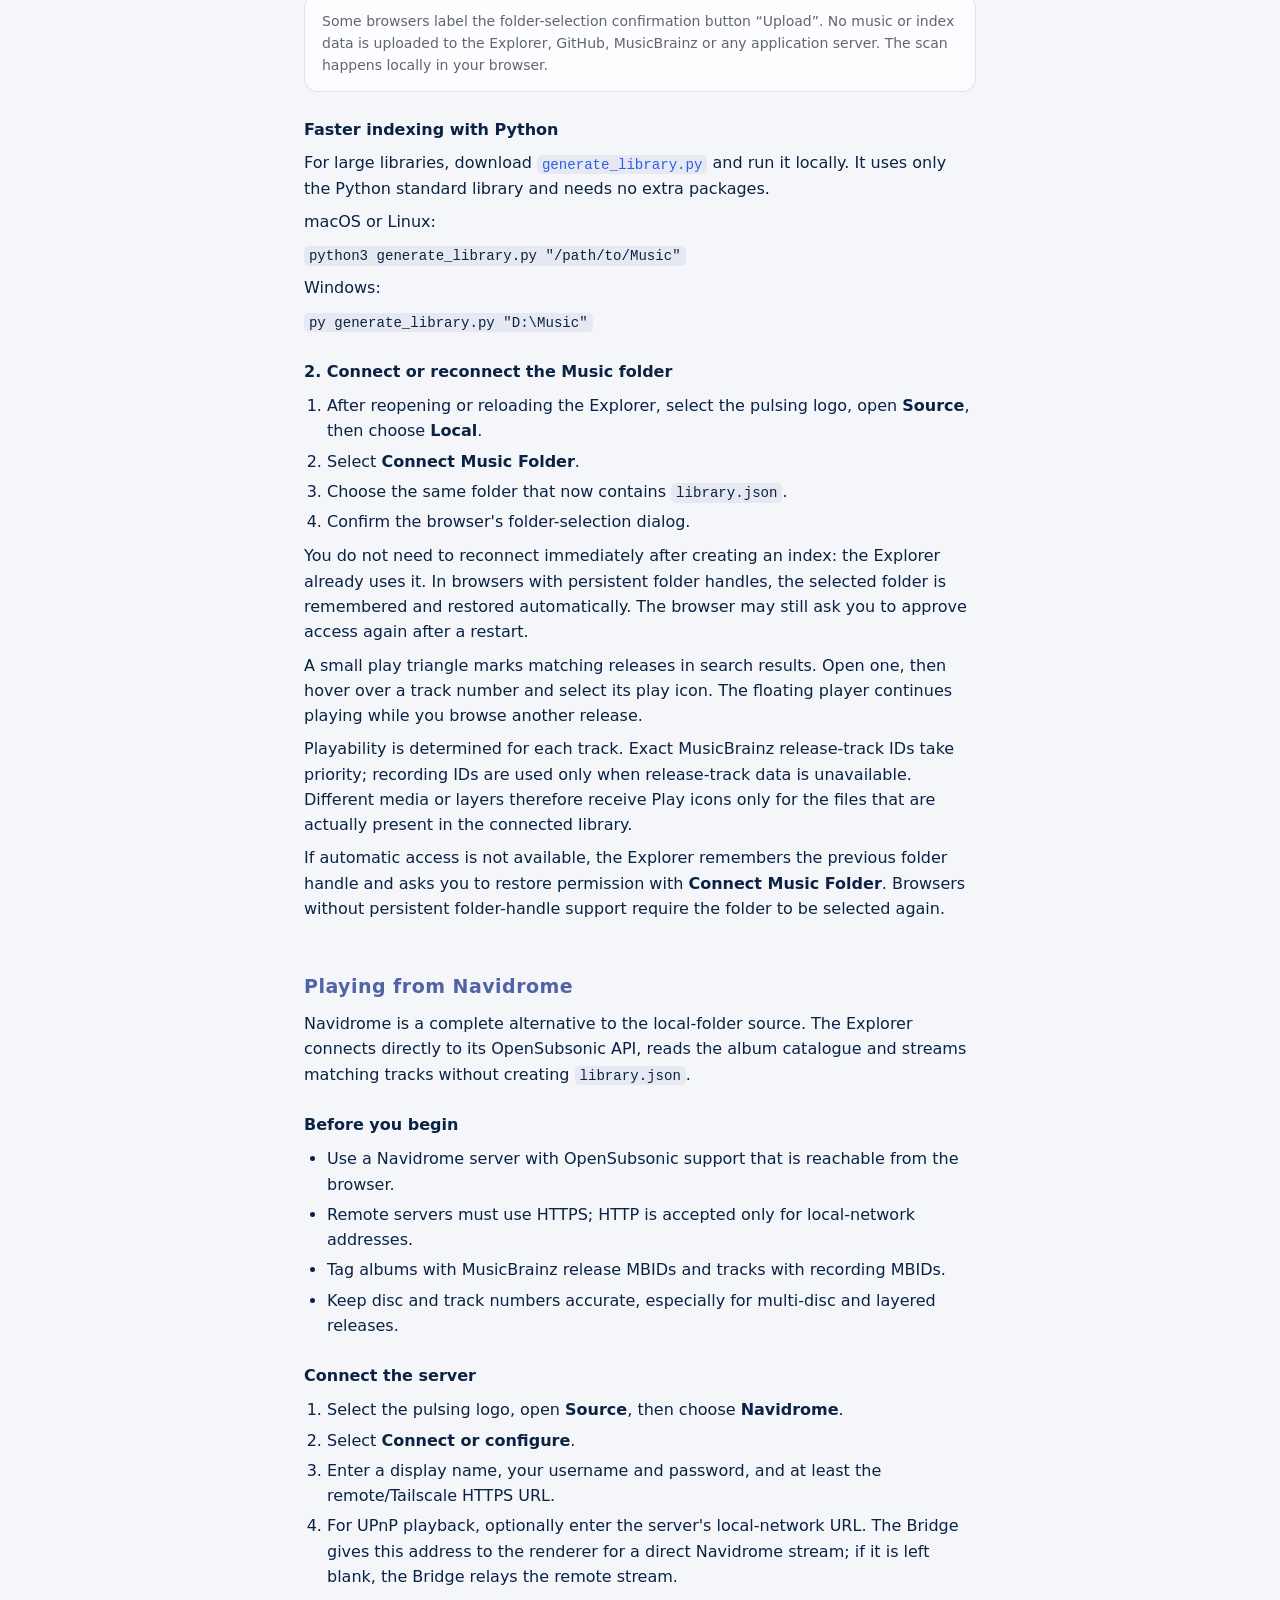
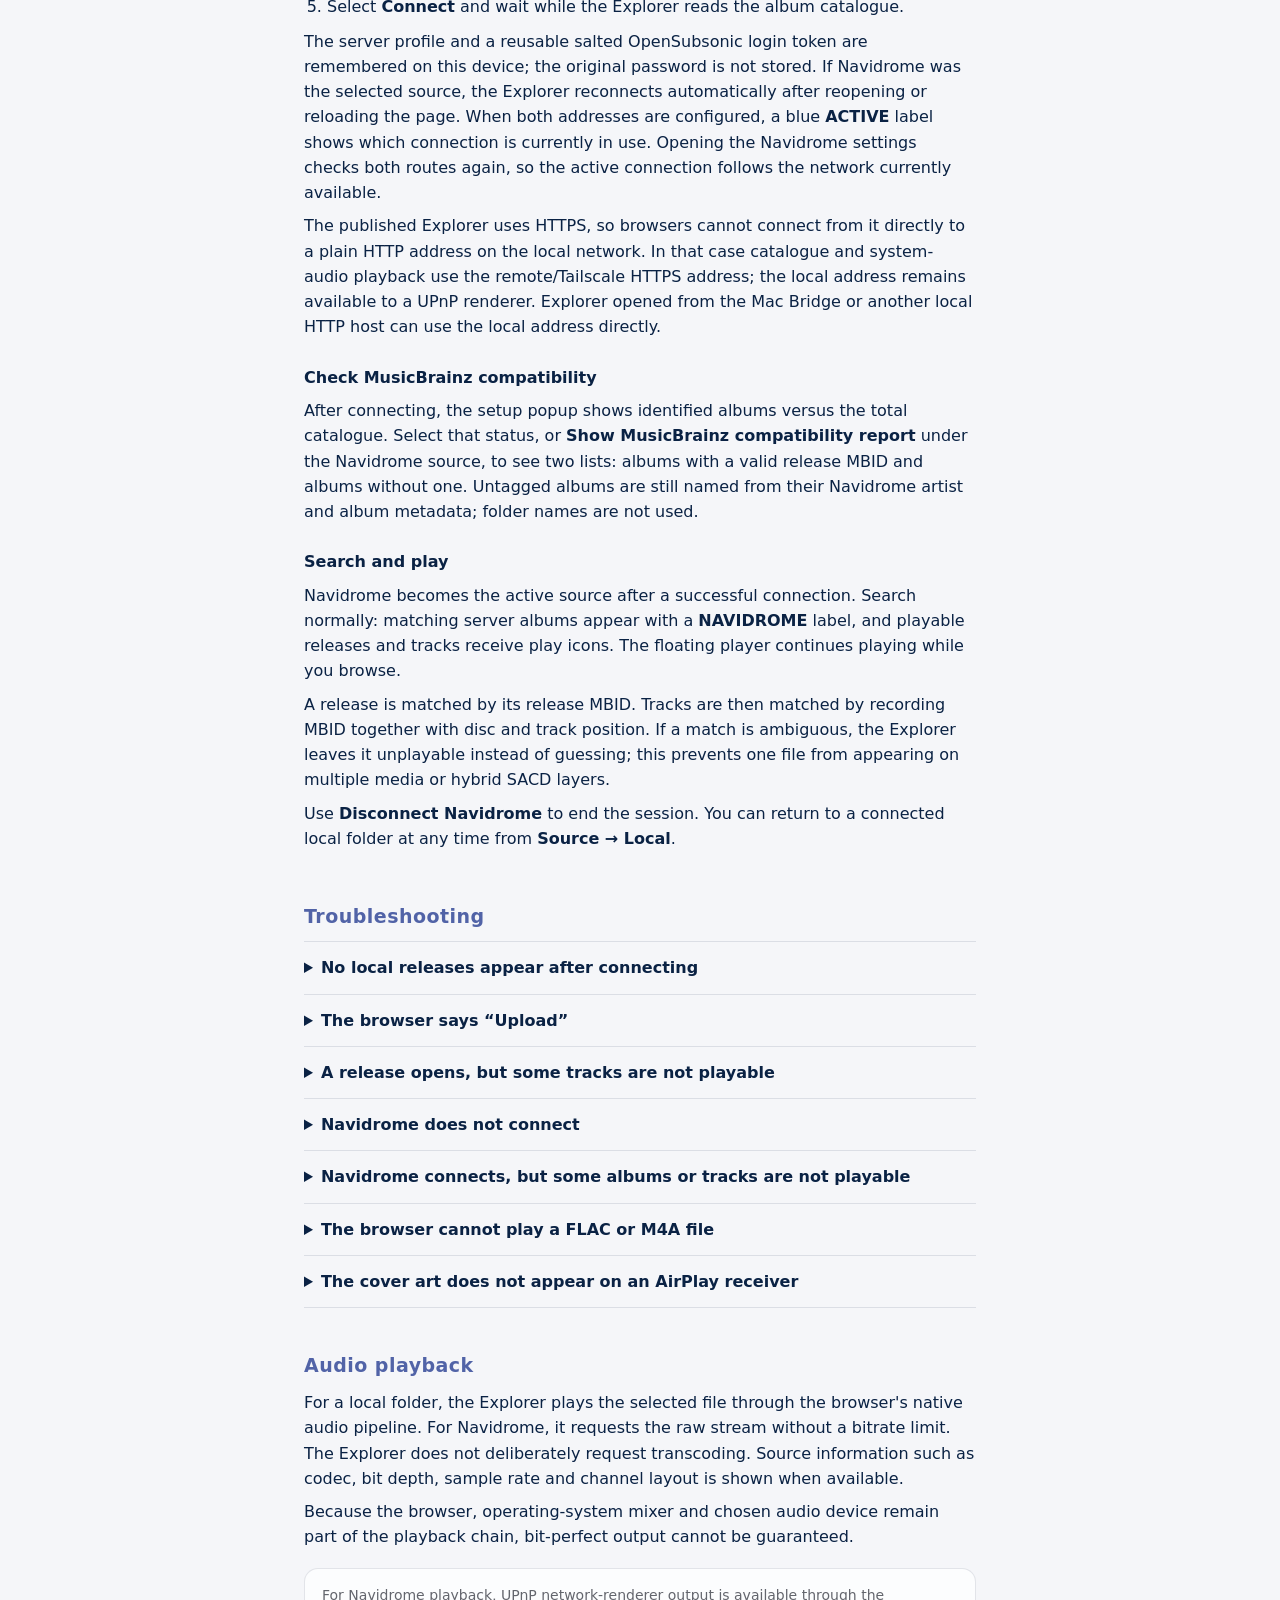
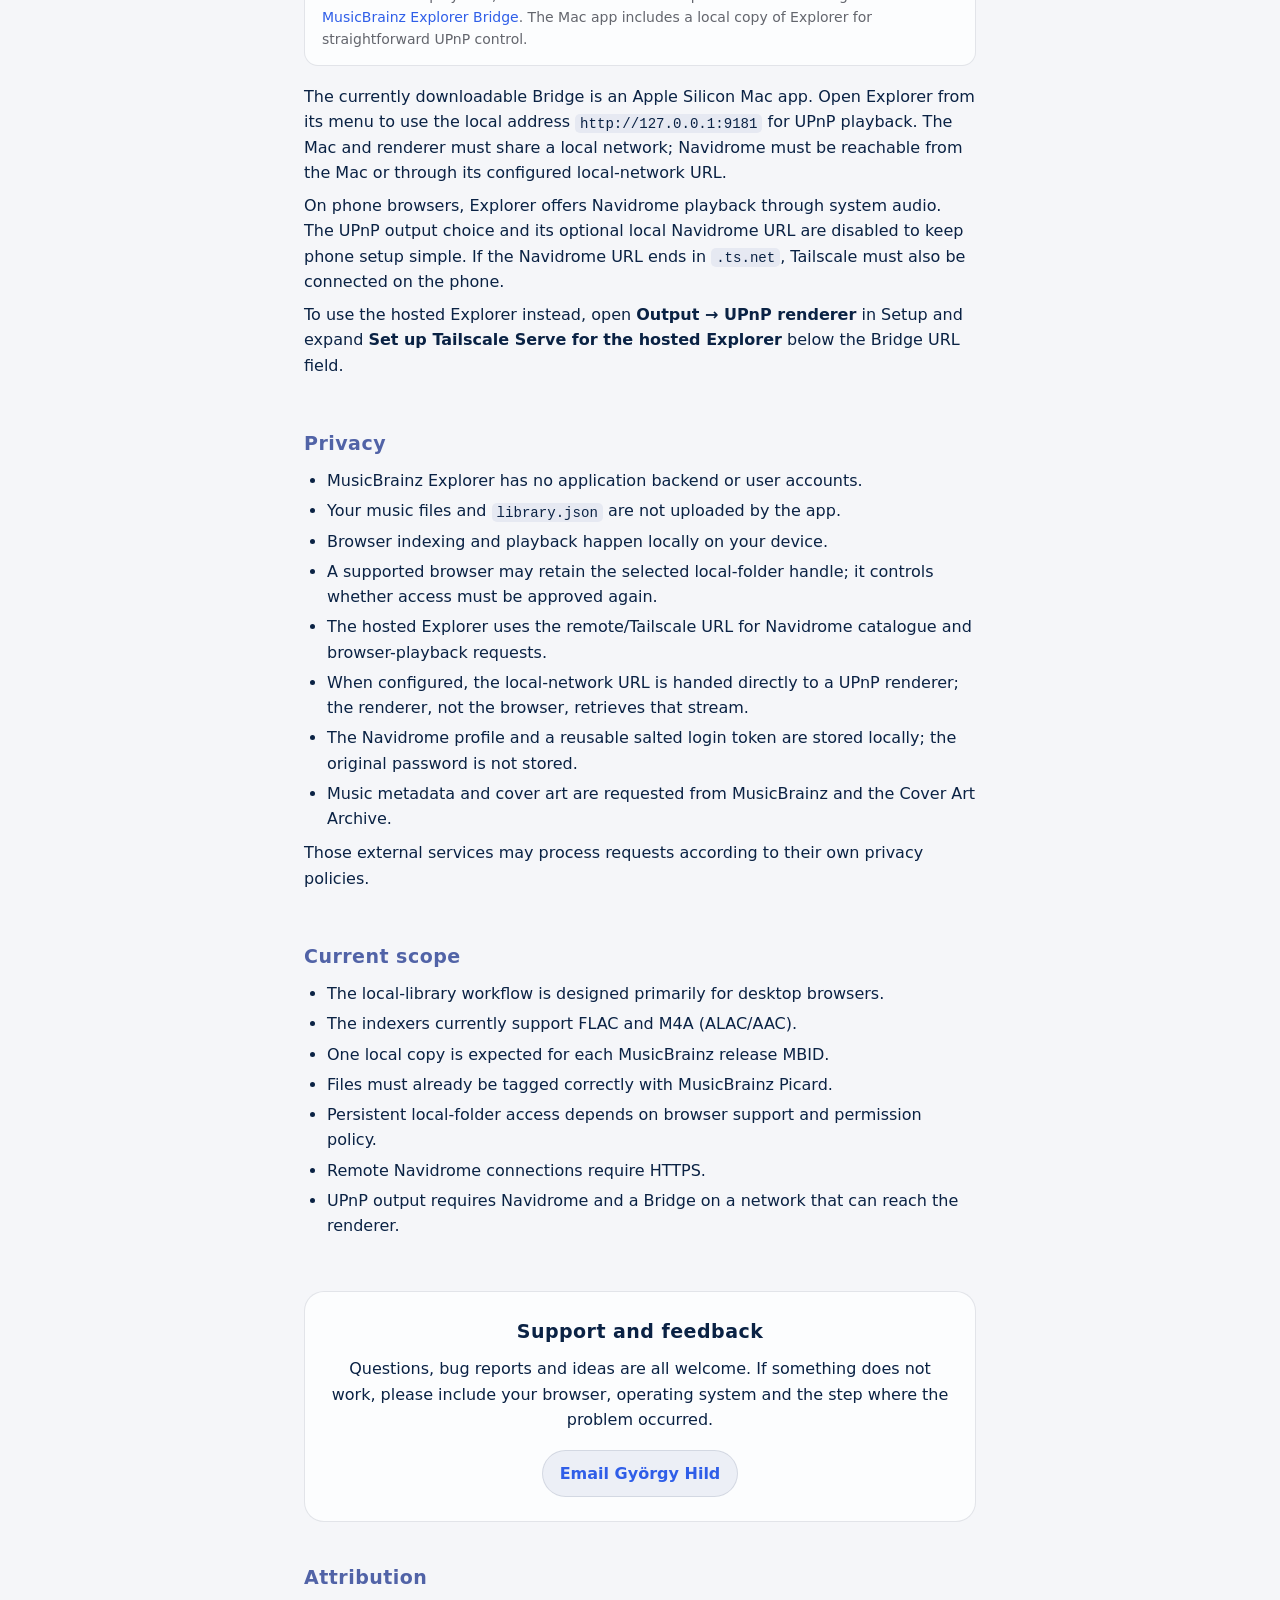
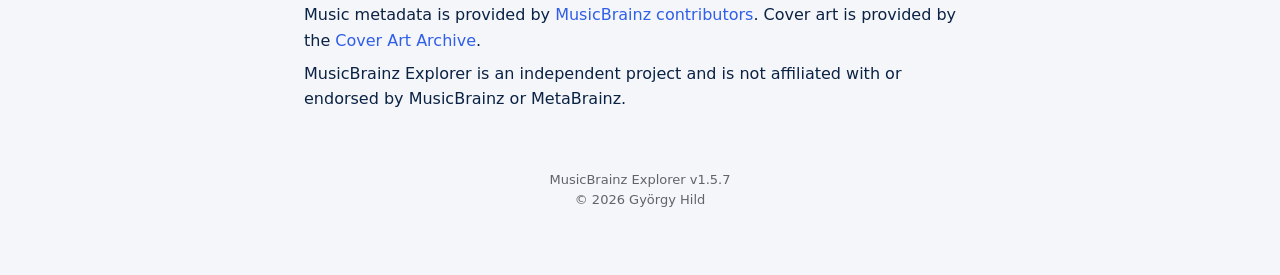
==== commit 68f733b0: "Clarify Navidrome connection errors on phones" ====
--- a/support.html
+++ b/support.html
@@ -501,7 +501,8 @@
       </p>
       <p>
         On phone browsers, Explorer offers Navidrome playback through system audio. The UPnP output choice
-        and its optional local Navidrome URL are disabled to keep phone setup simple.
+        and its optional local Navidrome URL are disabled to keep phone setup simple. If the Navidrome URL
+        ends in <code>.ts.net</code>, Tailscale must also be connected on the phone.
       </p>
       <p>
         To use the hosted Explorer instead, open <strong>Output → UPnP renderer</strong> in Setup and expand
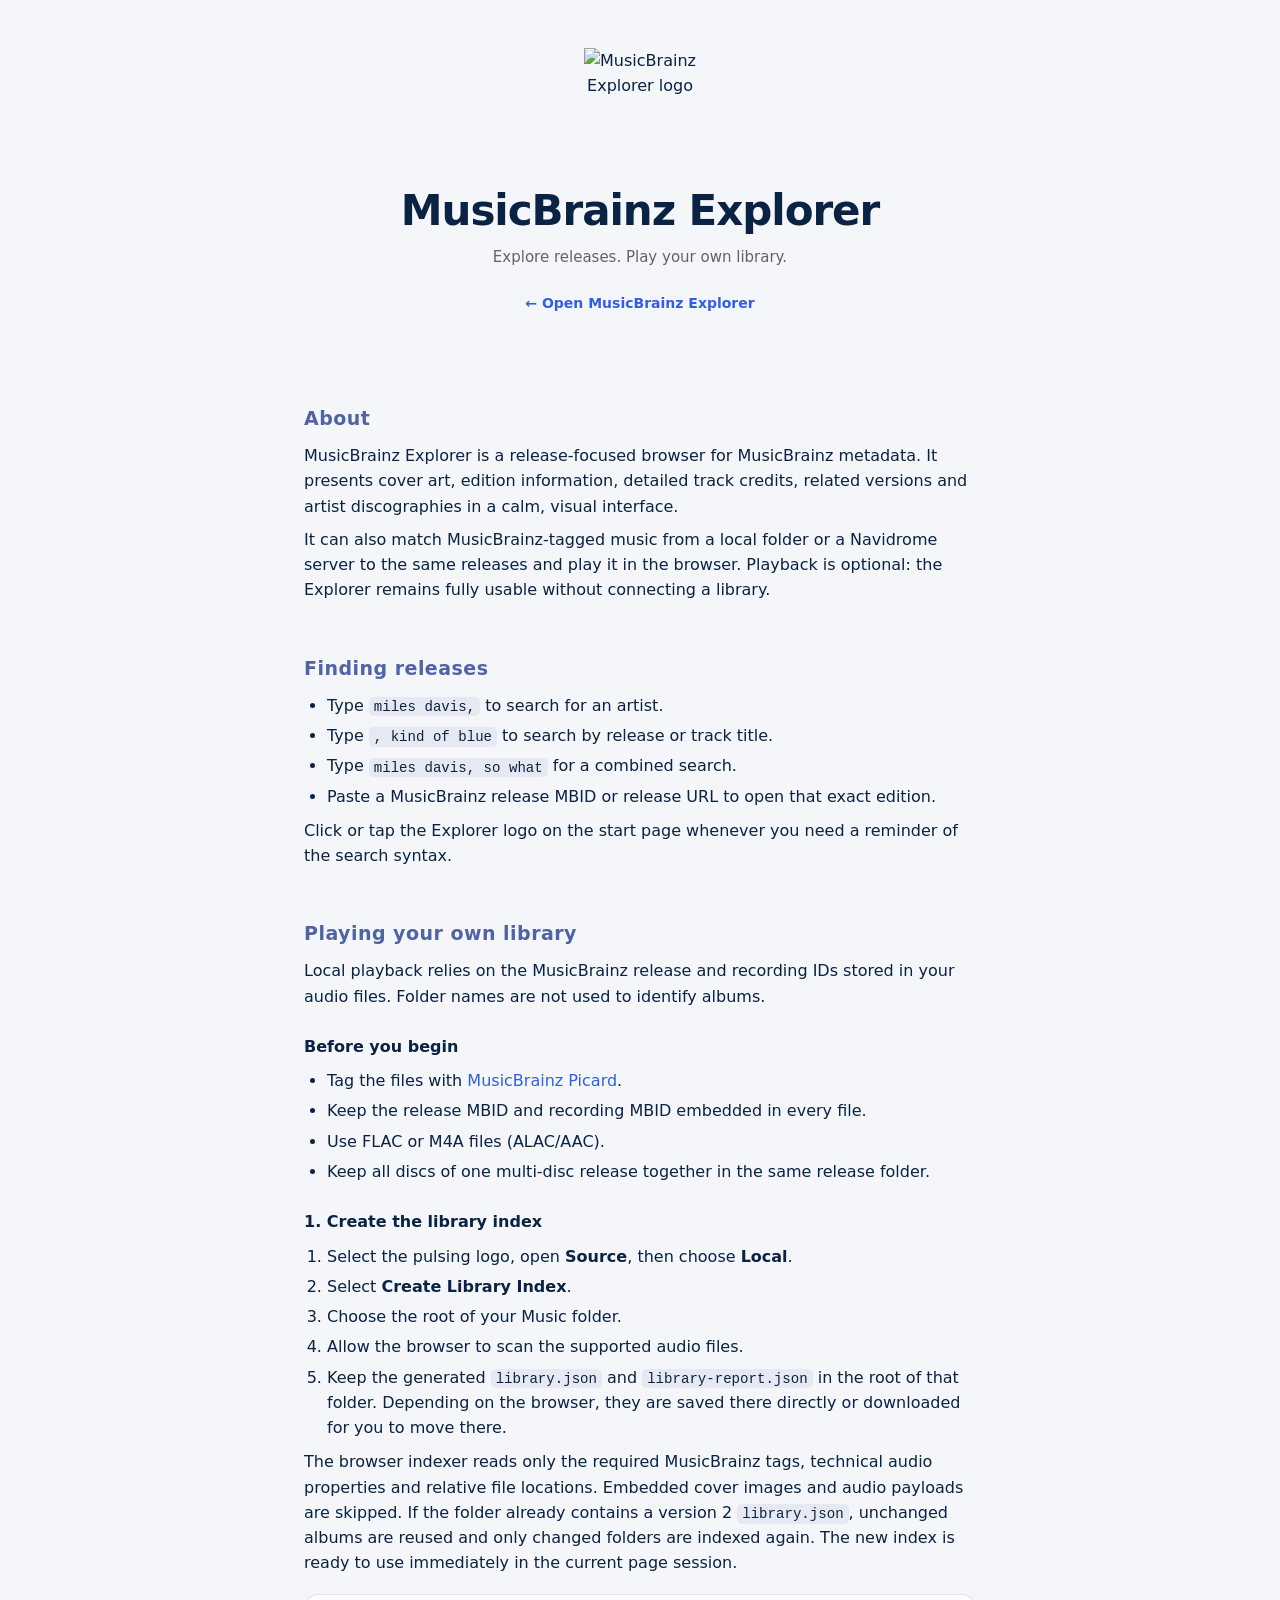
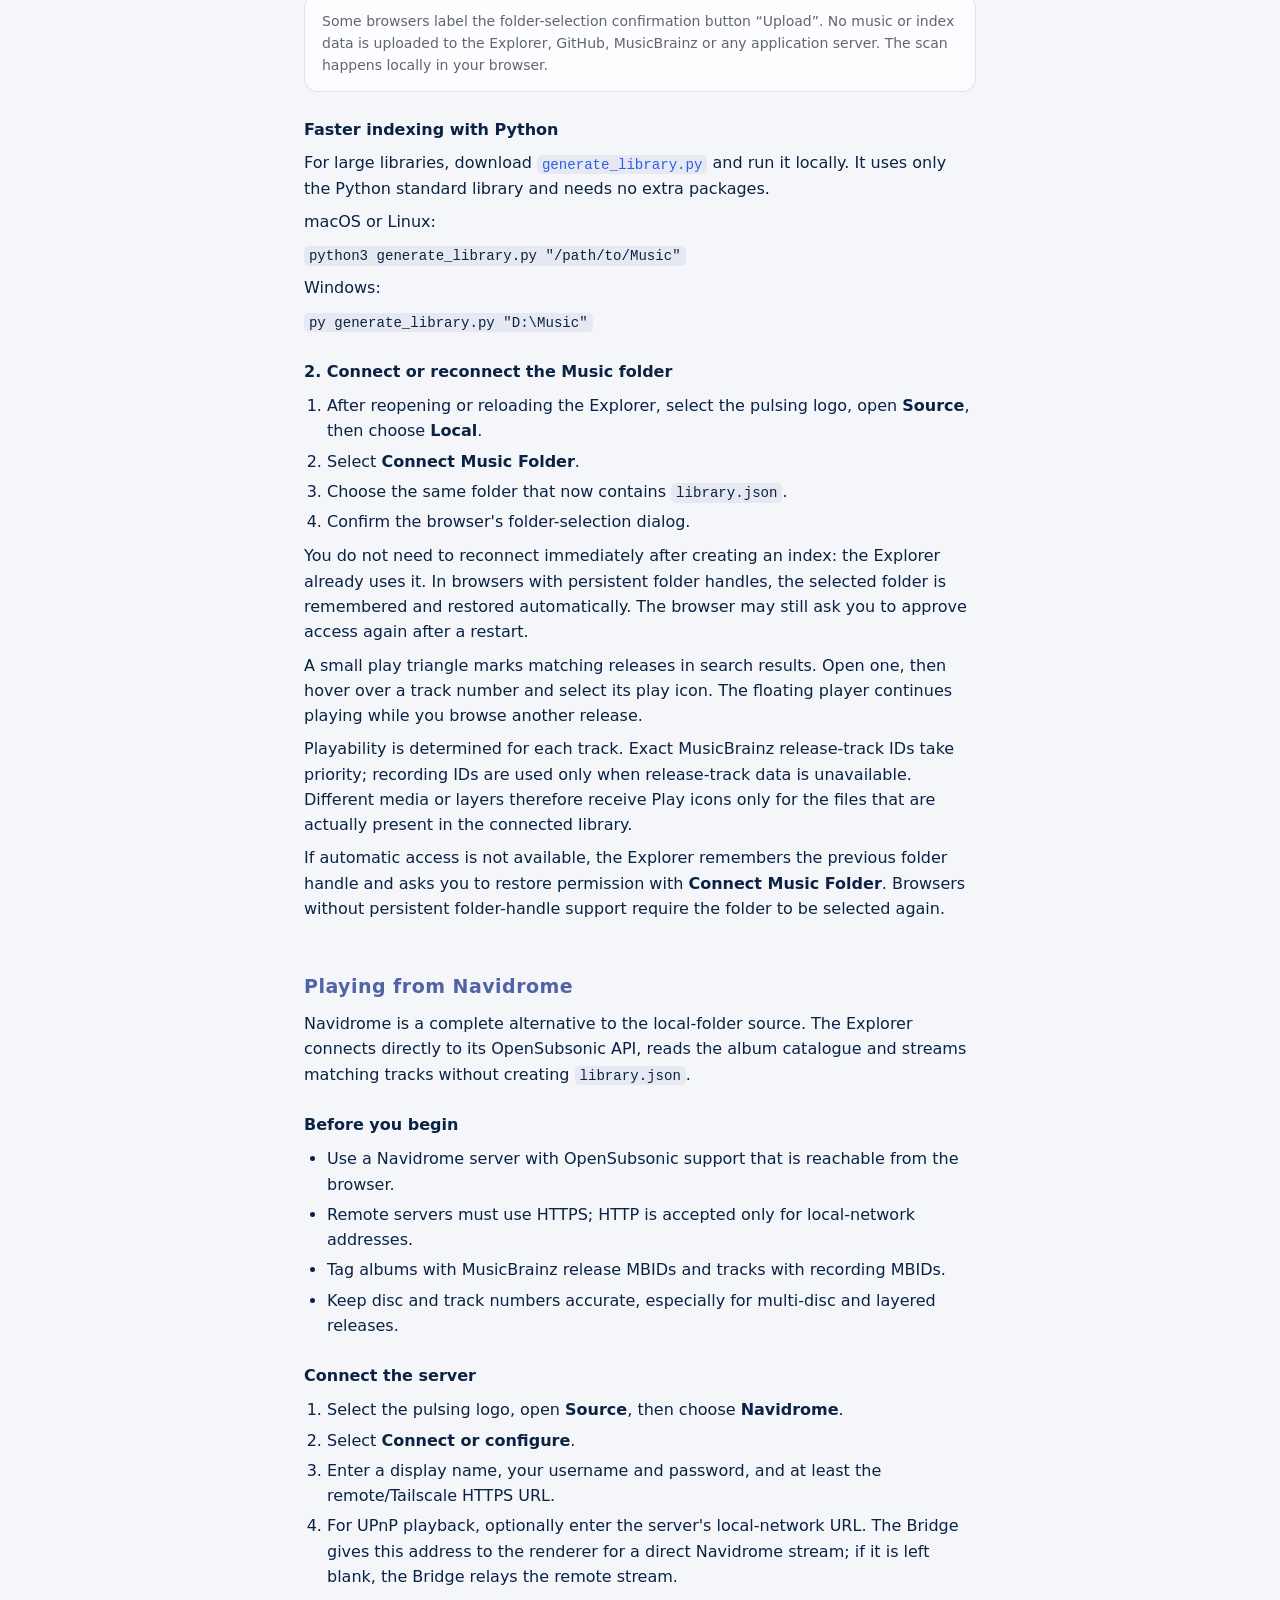
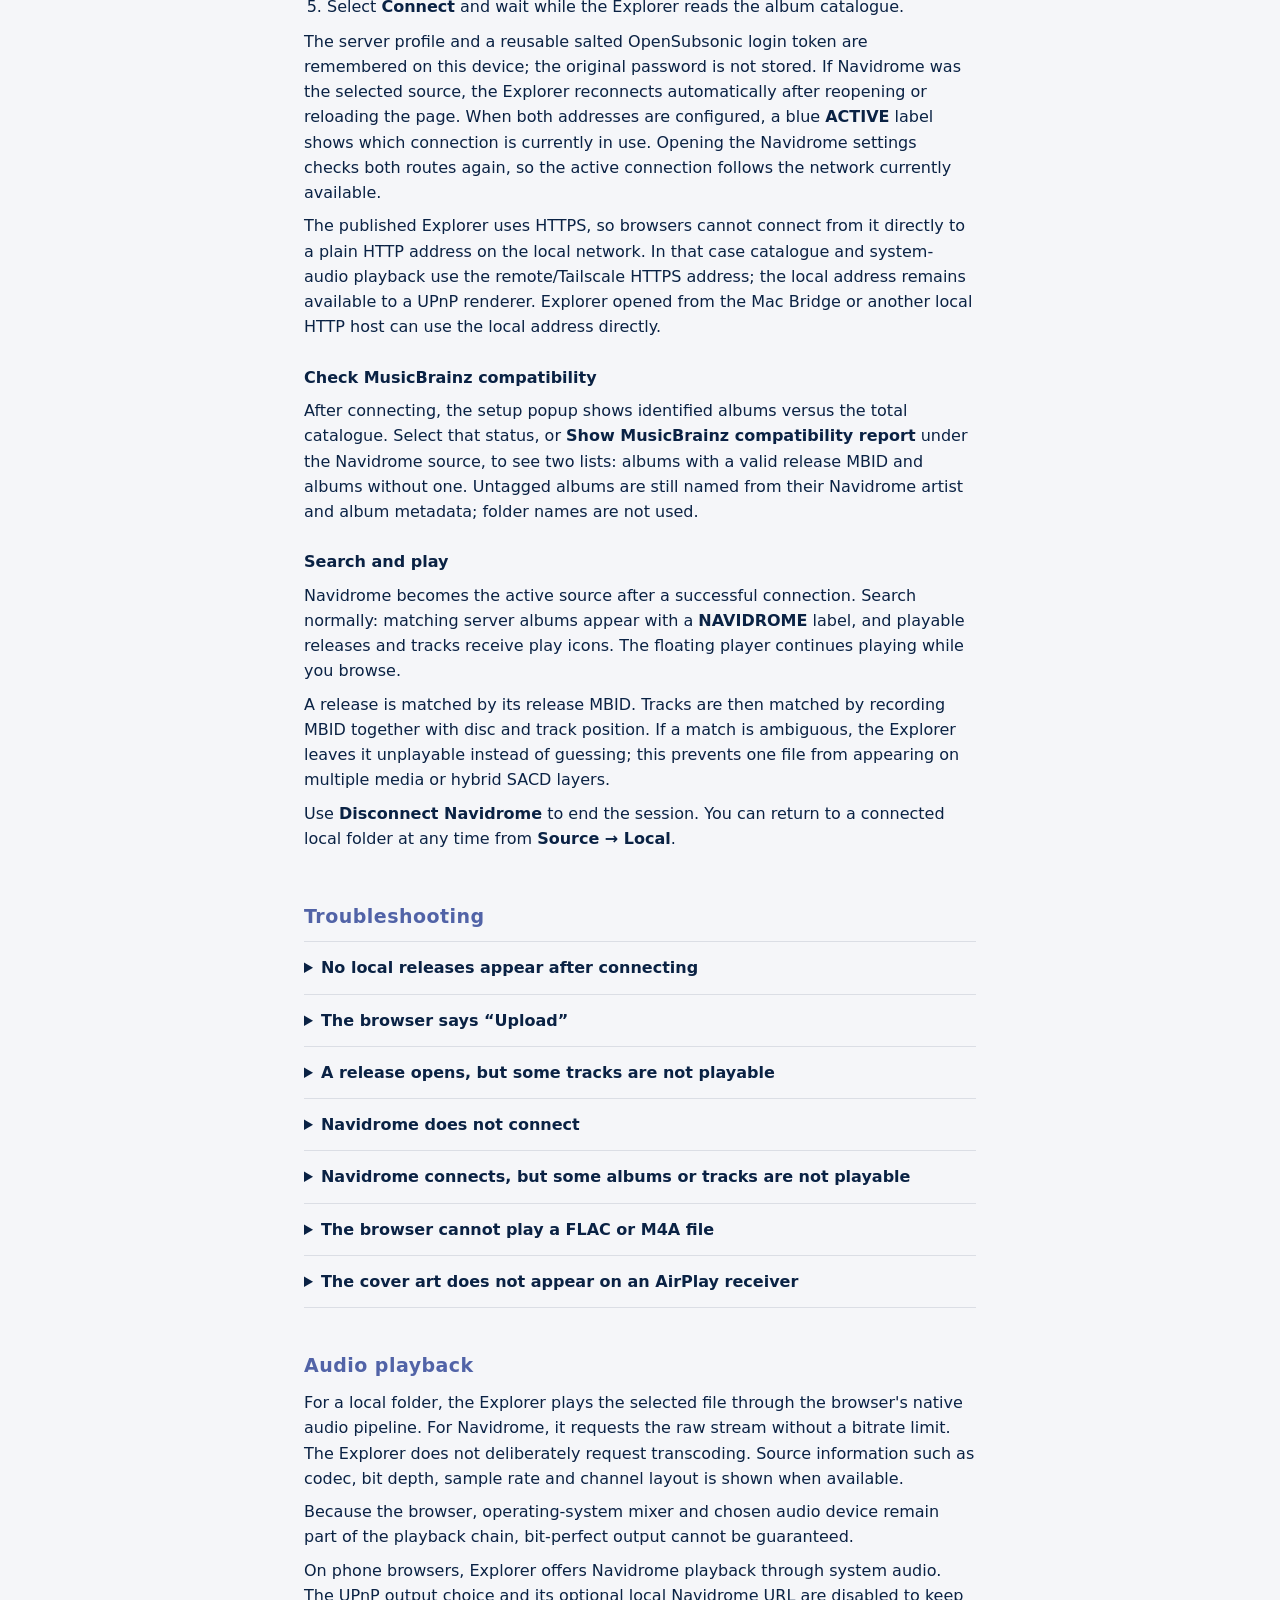
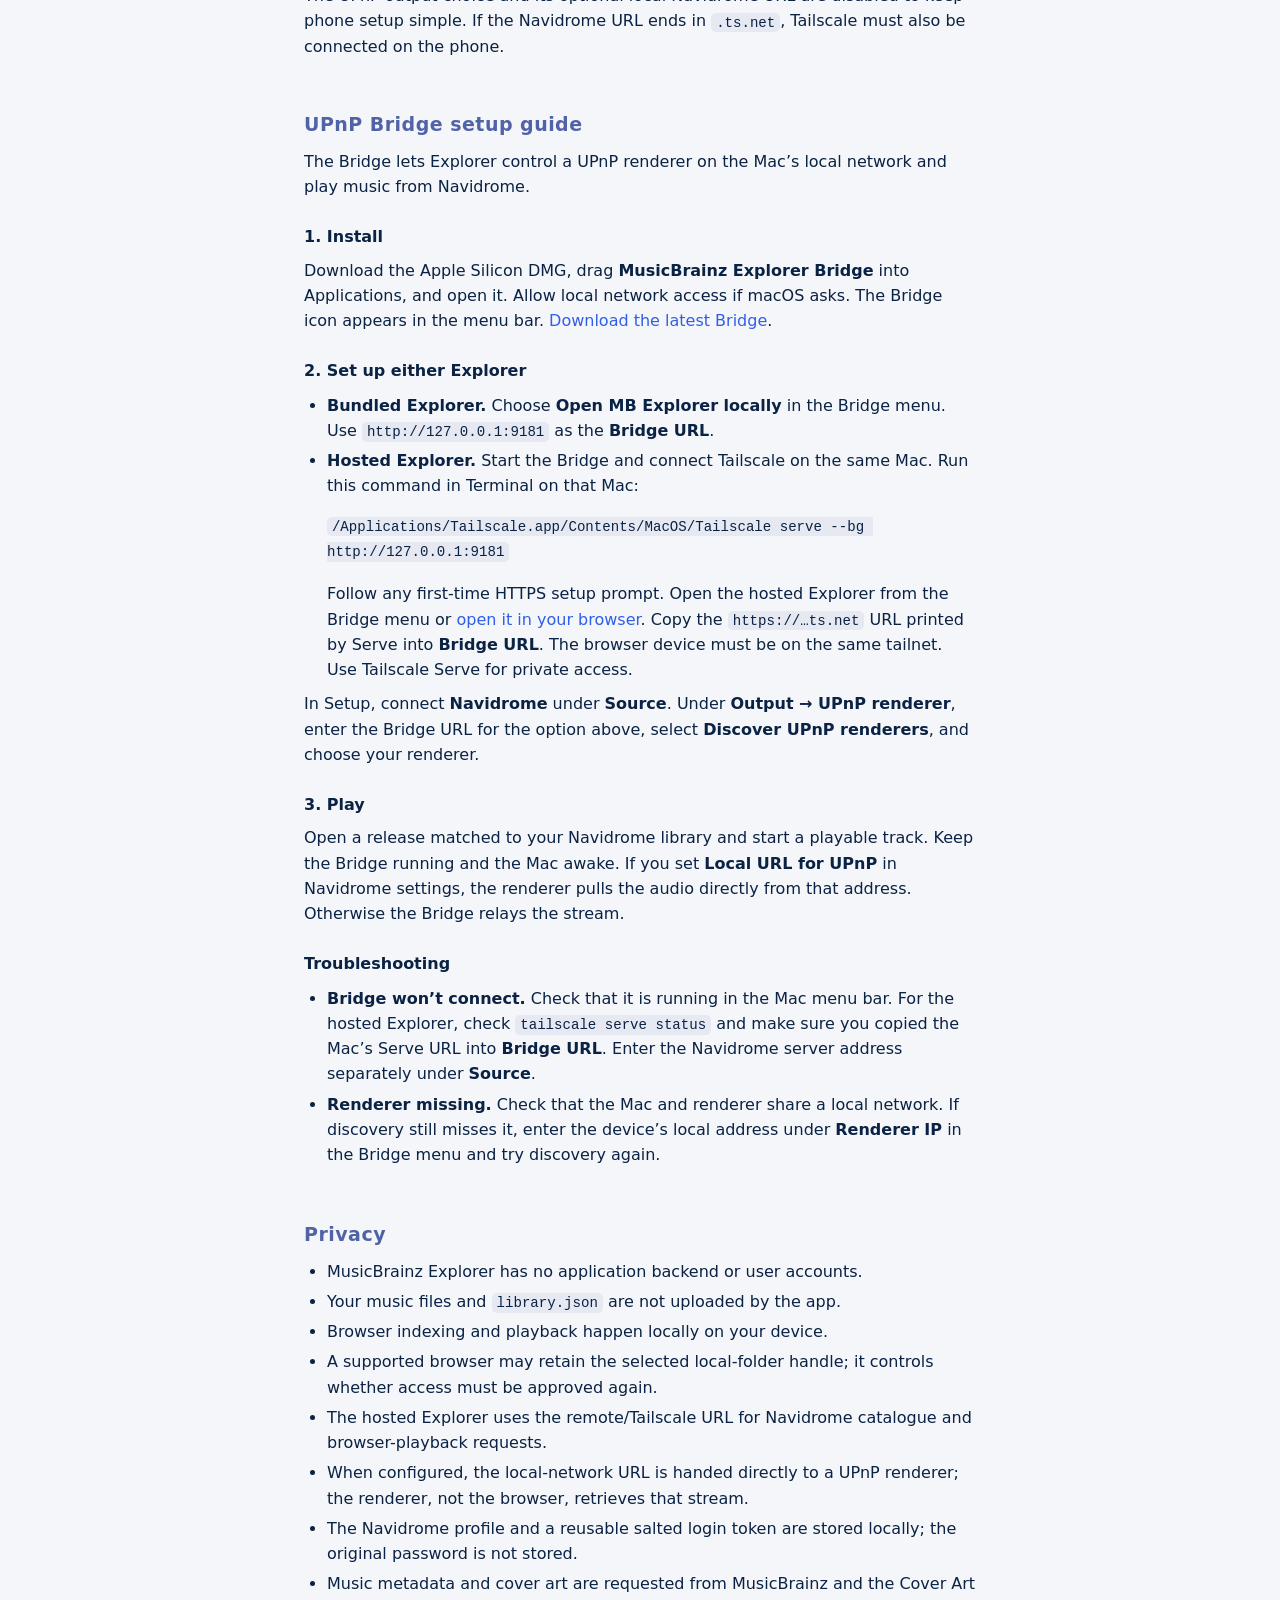
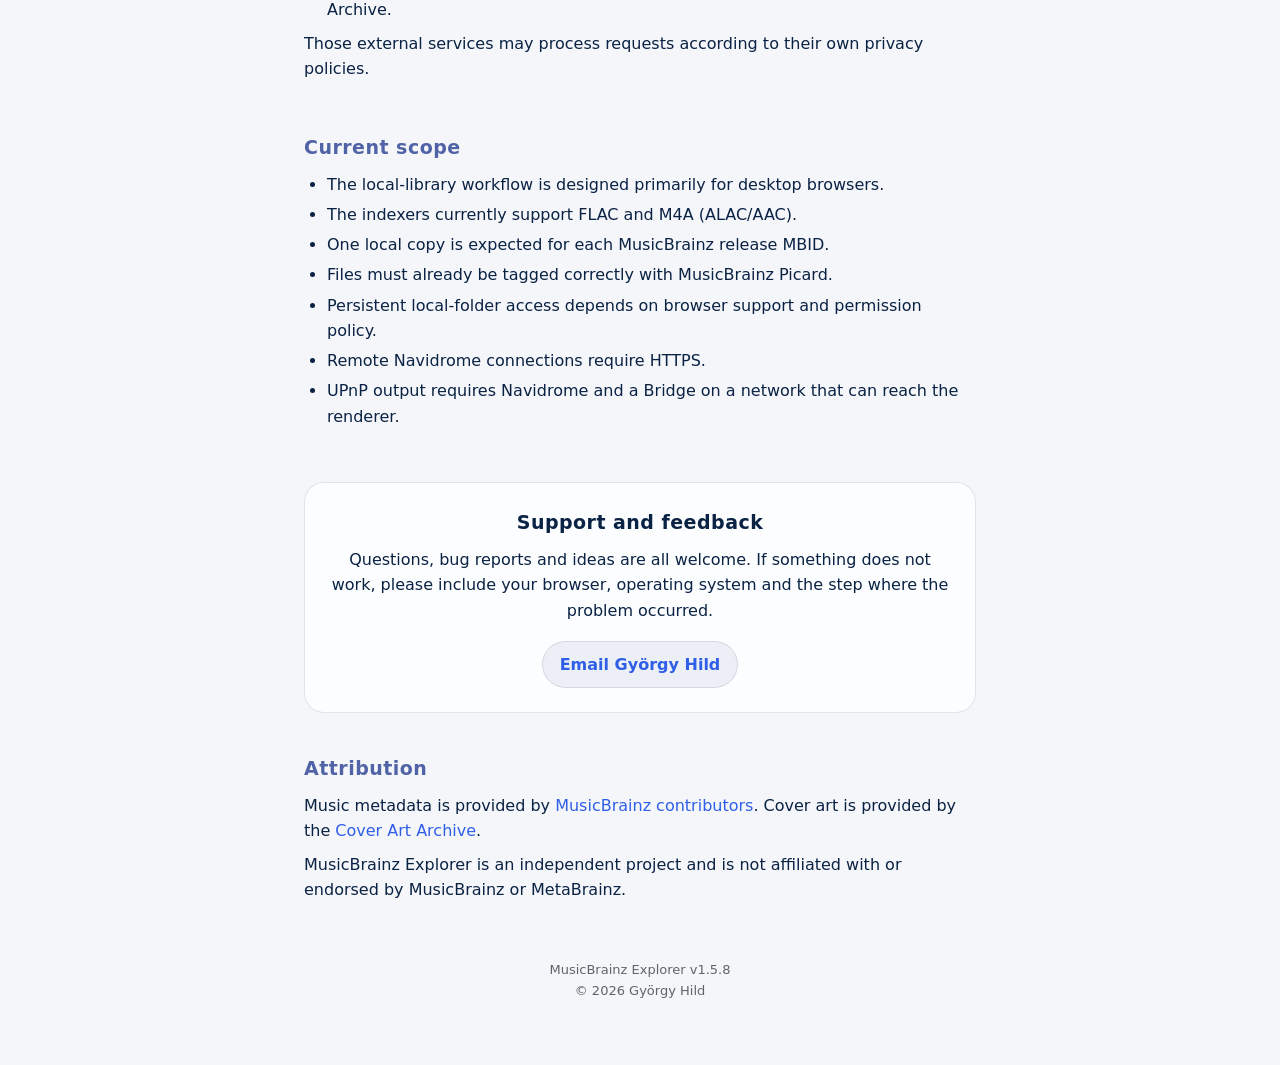
==== commit cedb6417: "Document Bridge installation and both Explorer setups" ====
--- a/support.html
+++ b/support.html
@@ -489,25 +489,38 @@
         Because the browser, operating-system mixer and chosen audio device remain part of the playback chain,
         bit-perfect output cannot be guaranteed.
       </p>
-      <div class="note">
-        For Navidrome playback, UPnP network-renderer output is available through the
-        <a href="https://github.com/hildgyorgy/mb-explorer/releases/tag/bridge-v0.2.5">MusicBrainz Explorer Bridge</a>.
-        The Mac app includes a local copy of Explorer for straightforward UPnP control.
-      </div>
-      <p>
-        The currently downloadable Bridge is an Apple Silicon Mac app. Open Explorer from its menu to use the
-        local address <code>http://127.0.0.1:9181</code> for UPnP playback. The Mac and renderer must share a
-        local network; Navidrome must be reachable from the Mac or through its configured local-network URL.
-      </p>
       <p>
         On phone browsers, Explorer offers Navidrome playback through system audio. The UPnP output choice
         and its optional local Navidrome URL are disabled to keep phone setup simple. If the Navidrome URL
         ends in <code>.ts.net</code>, Tailscale must also be connected on the phone.
       </p>
-      <p>
-        To use the hosted Explorer instead, open <strong>Output → UPnP renderer</strong> in Setup and expand
-        <strong>Set up Tailscale Serve for the hosted Explorer</strong> below the Bridge URL field.
-      </p>
+    </section>
+
+    <section aria-labelledby="upnp-bridge">
+      <h2 id="upnp-bridge">UPnP Bridge setup guide</h2>
+      <p>The Bridge lets Explorer control a UPnP renderer on the Mac’s local network and play music from Navidrome.</p>
+
+      <h3>1. Install</h3>
+      <p>Download the Apple Silicon DMG, drag <strong>MusicBrainz Explorer Bridge</strong> into Applications, and open it. Allow local network access if macOS asks. The Bridge icon appears in the menu bar. <a href="https://github.com/hildgyorgy/mb-explorer/releases/latest">Download the latest Bridge</a>.</p>
+
+      <h3>2. Set up either Explorer</h3>
+      <ul>
+        <li><strong>Bundled Explorer.</strong> Choose <strong>Open MB Explorer locally</strong> in the Bridge menu. Use <code>http://127.0.0.1:9181</code> as the <strong>Bridge URL</strong>.</li>
+        <li><strong>Hosted Explorer.</strong> Start the Bridge and connect Tailscale on the same Mac. Run this command in Terminal on that Mac:
+          <pre style="white-space: pre-wrap; overflow-wrap: anywhere"><code>/Applications/Tailscale.app/Contents/MacOS/Tailscale serve --bg http://127.0.0.1:9181</code></pre>
+          Follow any first-time HTTPS setup prompt. Open the hosted Explorer from the Bridge menu or <a href="./">open it in your browser</a>. Copy the <code>https://…ts.net</code> URL printed by Serve into <strong>Bridge URL</strong>. The browser device must be on the same tailnet. Use Tailscale Serve for private access.
+        </li>
+      </ul>
+      <p>In Setup, connect <strong>Navidrome</strong> under <strong>Source</strong>. Under <strong>Output → UPnP renderer</strong>, enter the Bridge URL for the option above, select <strong>Discover UPnP renderers</strong>, and choose your renderer.</p>
+
+      <h3>3. Play</h3>
+      <p>Open a release matched to your Navidrome library and start a playable track. Keep the Bridge running and the Mac awake. If you set <strong>Local URL for UPnP</strong> in Navidrome settings, the renderer pulls the audio directly from that address. Otherwise the Bridge relays the stream.</p>
+
+      <h3>Troubleshooting</h3>
+      <ul>
+        <li><strong>Bridge won’t connect.</strong> Check that it is running in the Mac menu bar. For the hosted Explorer, check <code>tailscale serve status</code> and make sure you copied the Mac’s Serve URL into <strong>Bridge URL</strong>. Enter the Navidrome server address separately under <strong>Source</strong>.</li>
+        <li><strong>Renderer missing.</strong> Check that the Mac and renderer share a local network. If discovery still misses it, enter the device’s local address under <strong>Renderer IP</strong> in the Bridge menu and try discovery again.</li>
+      </ul>
     </section>
 
     <section aria-labelledby="privacy">
